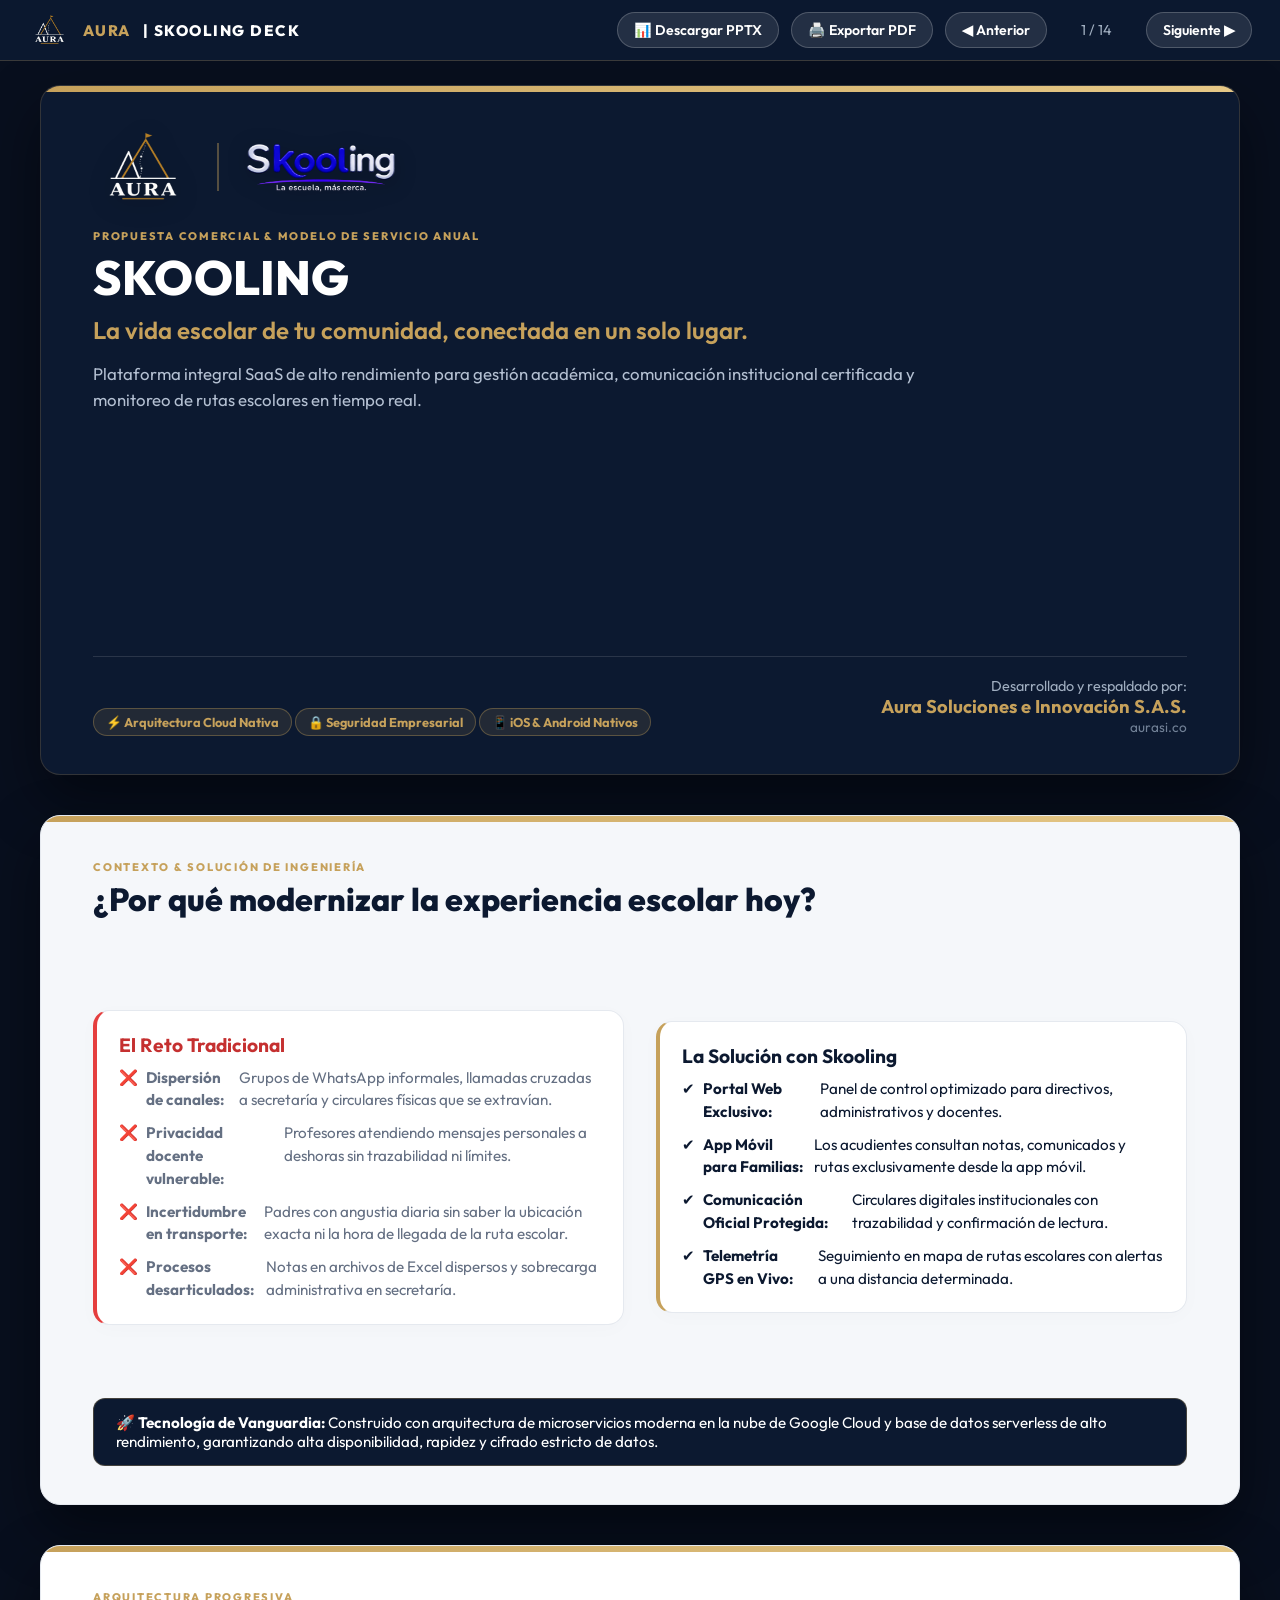
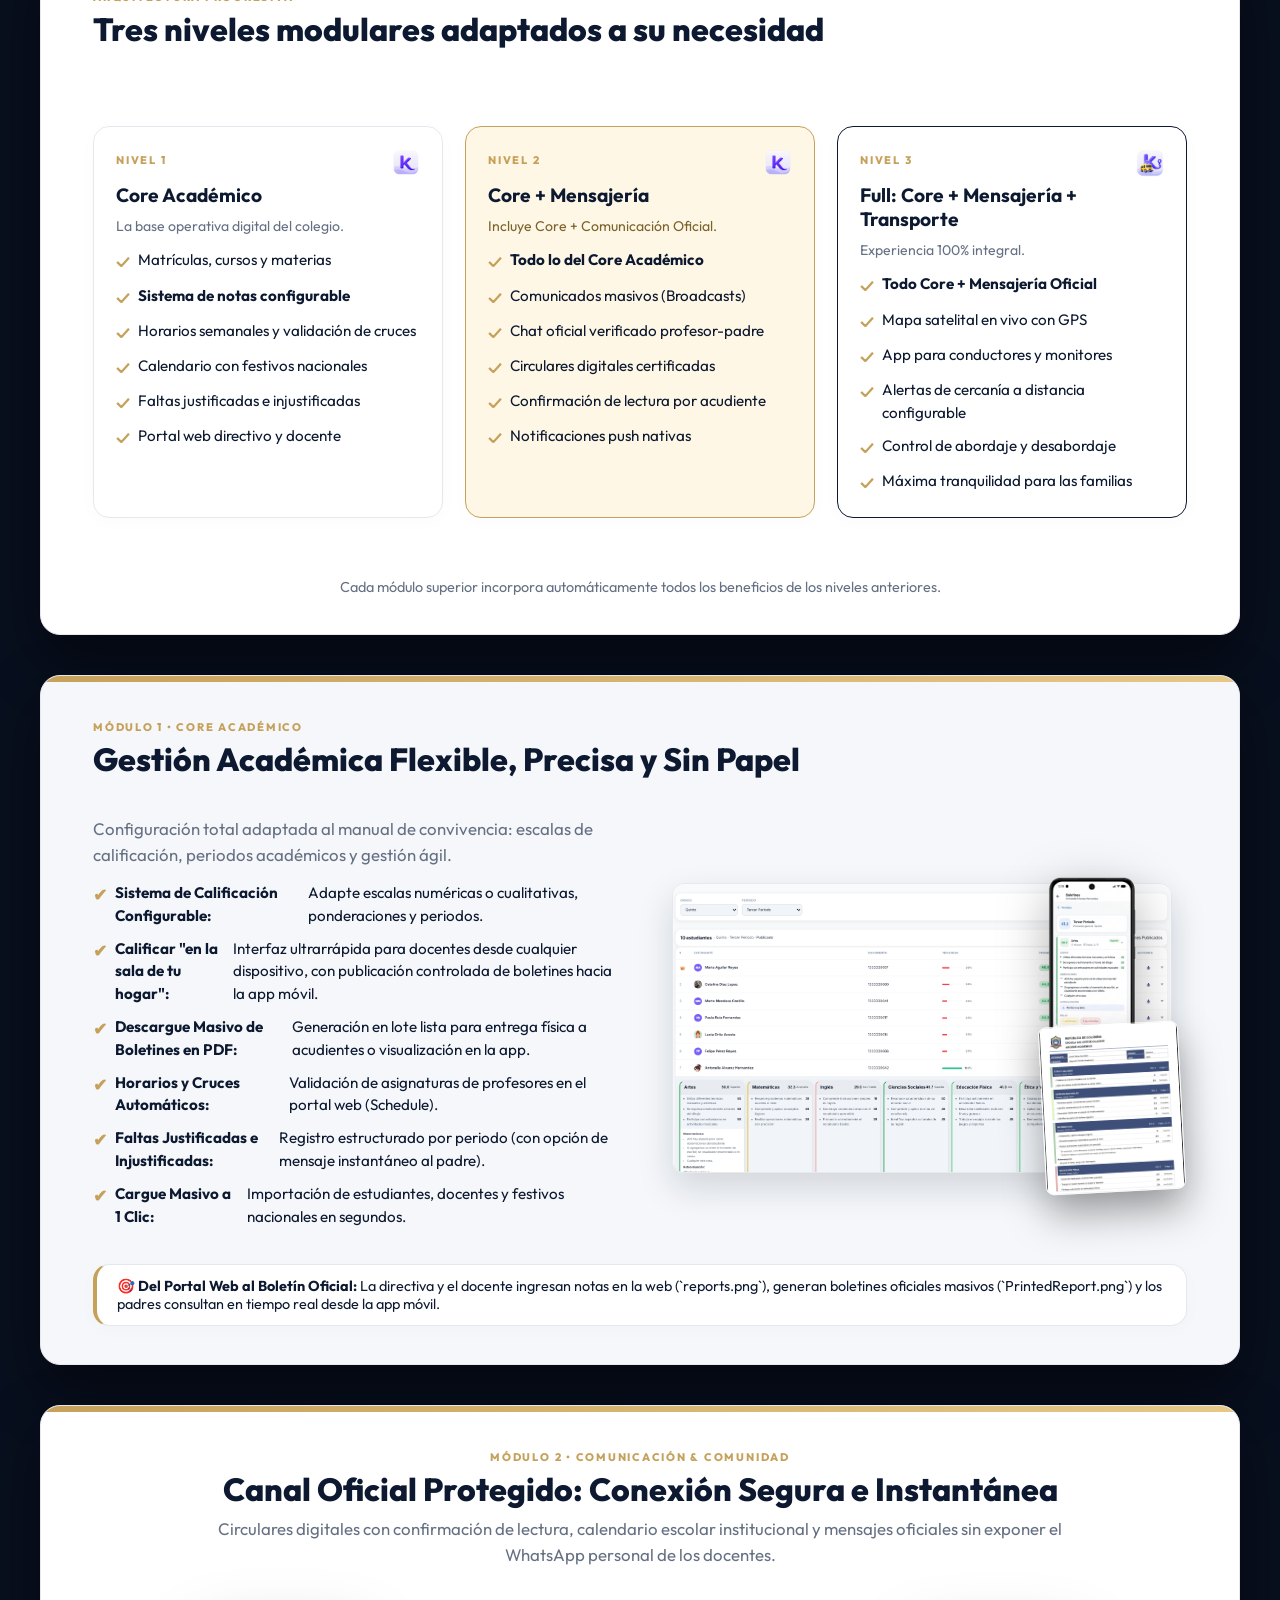
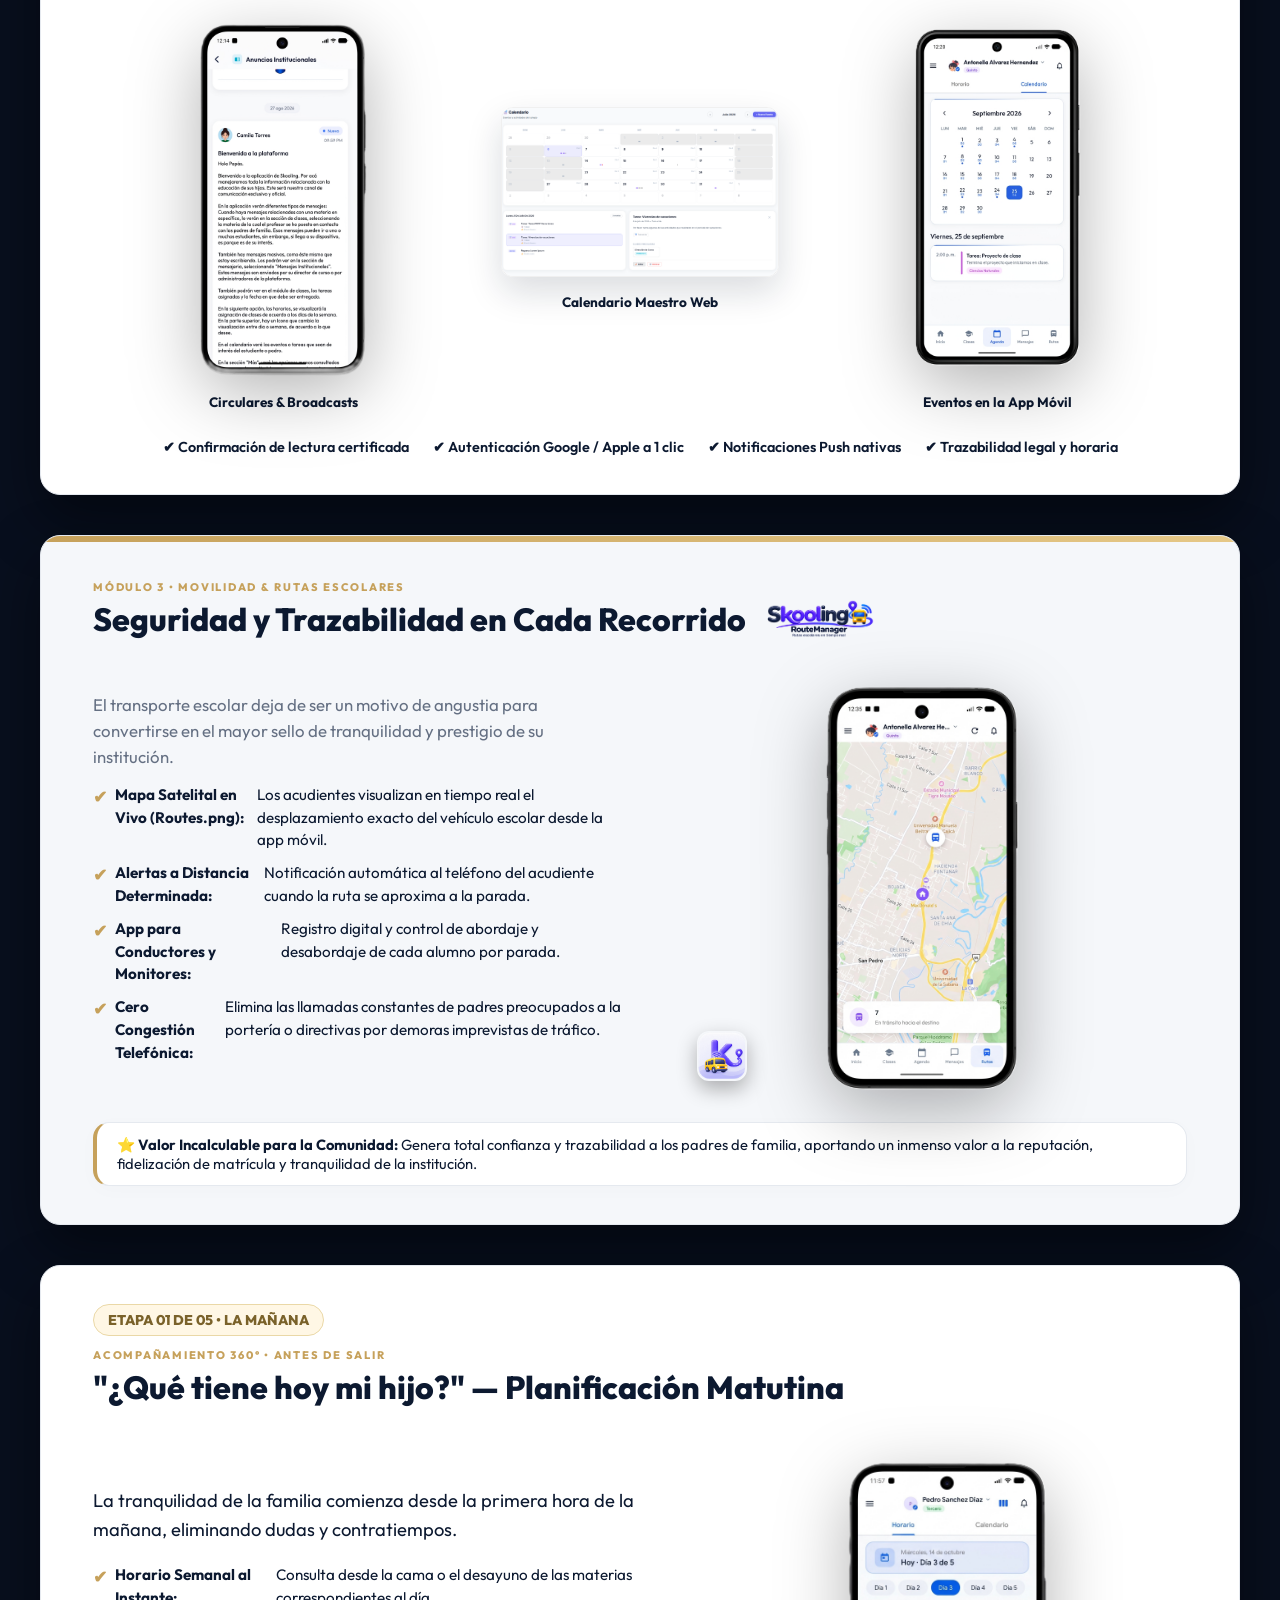
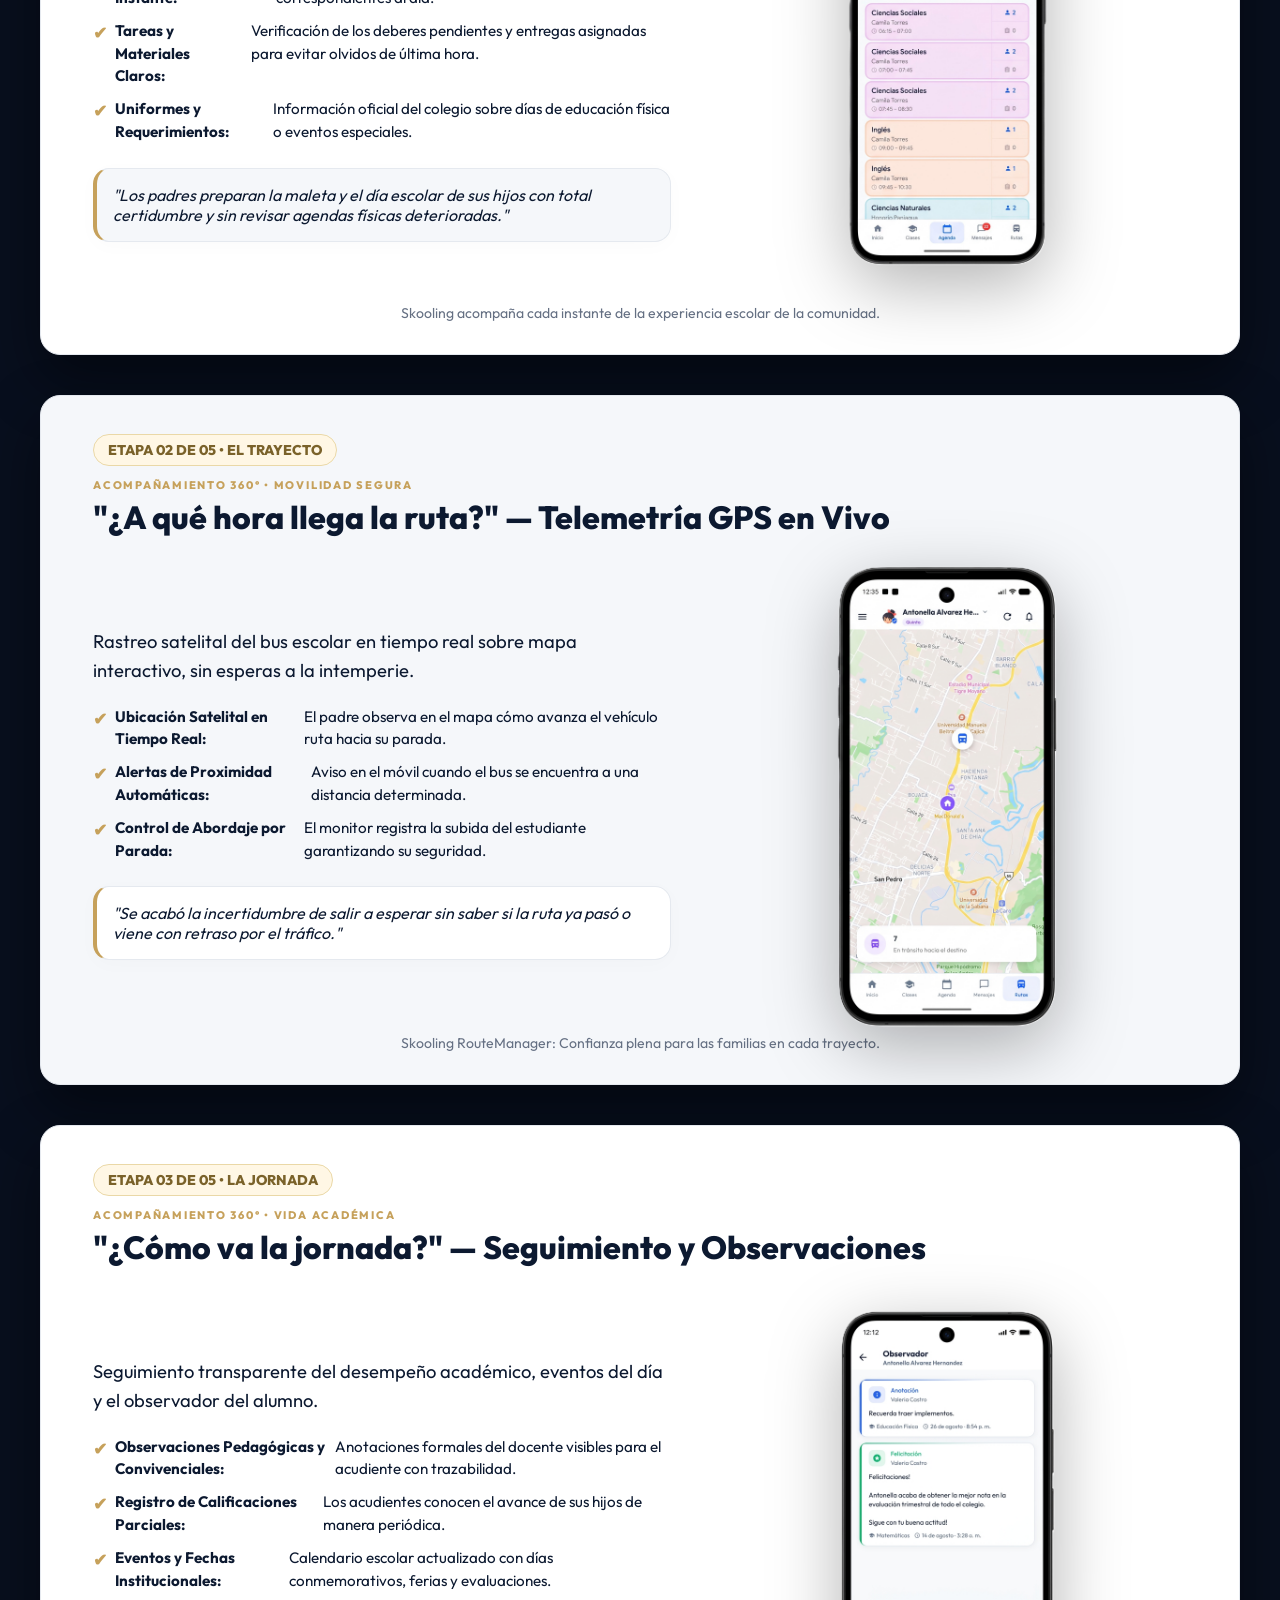
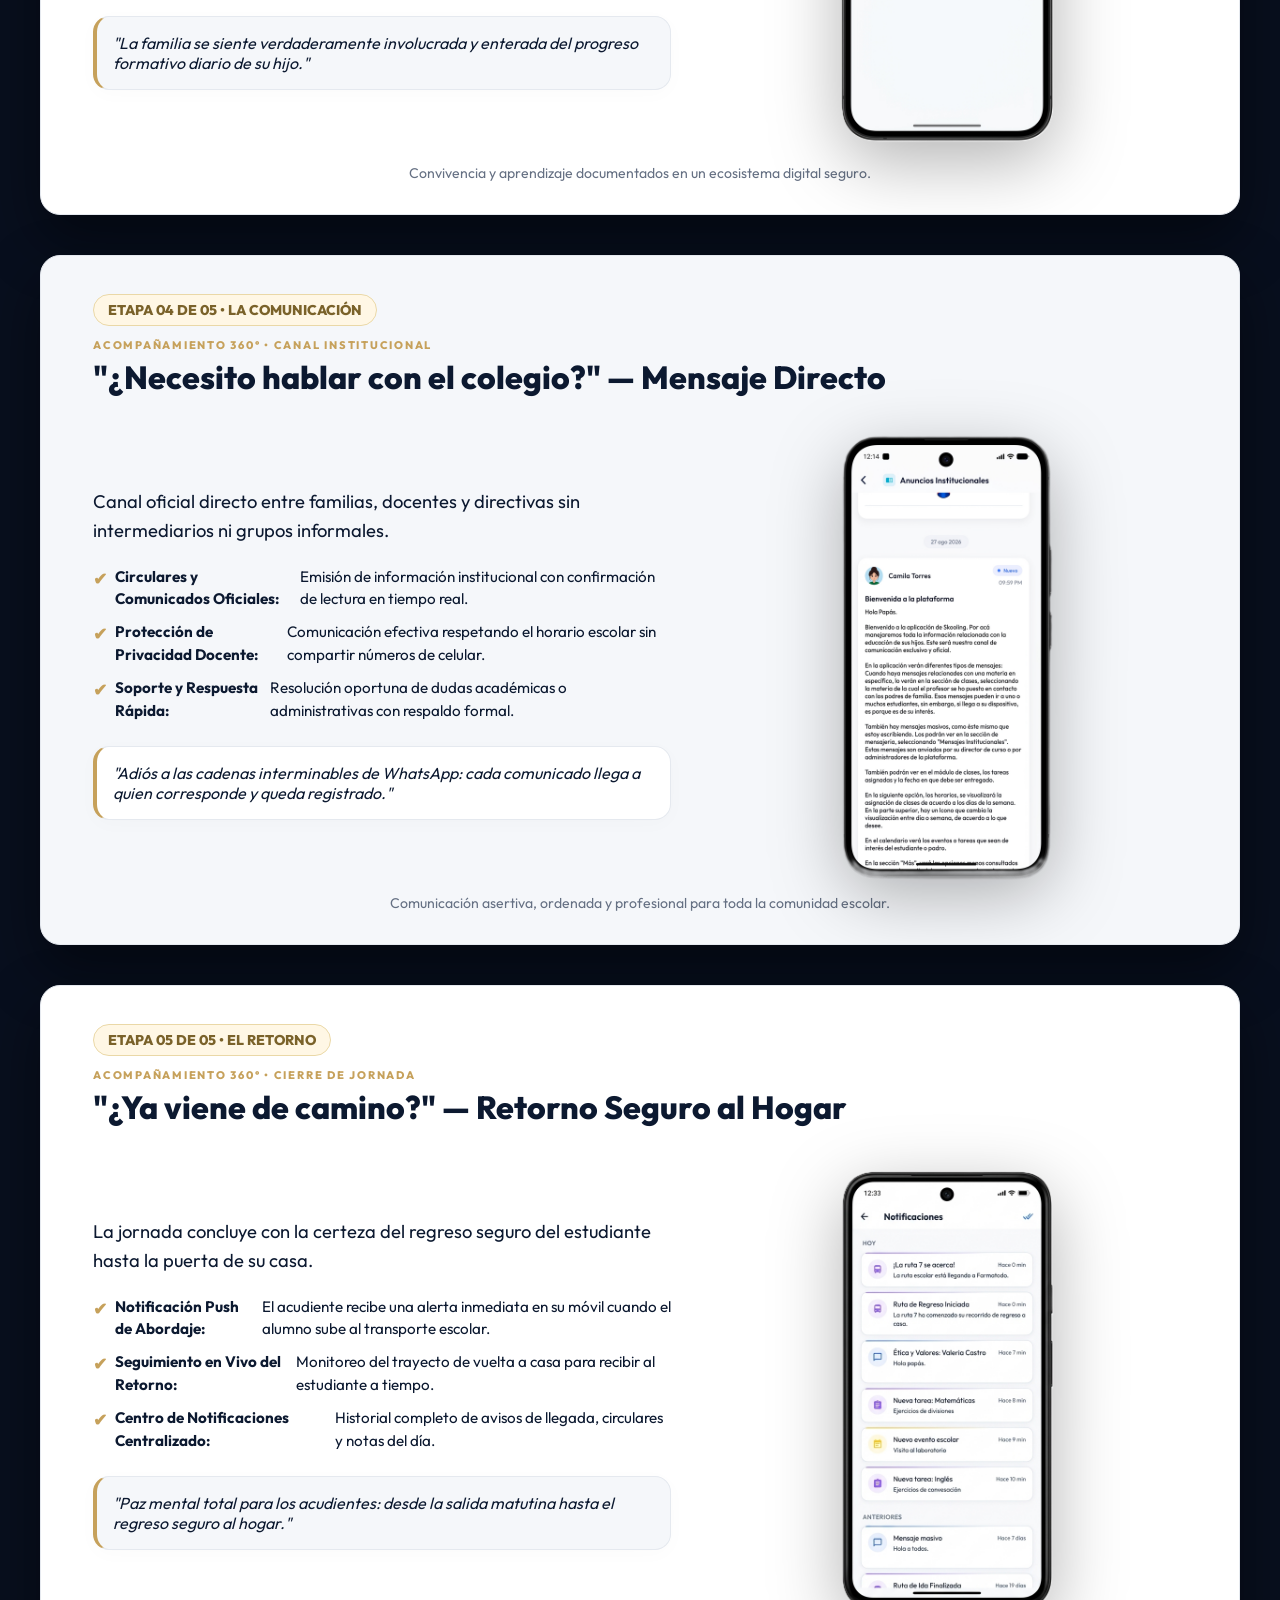
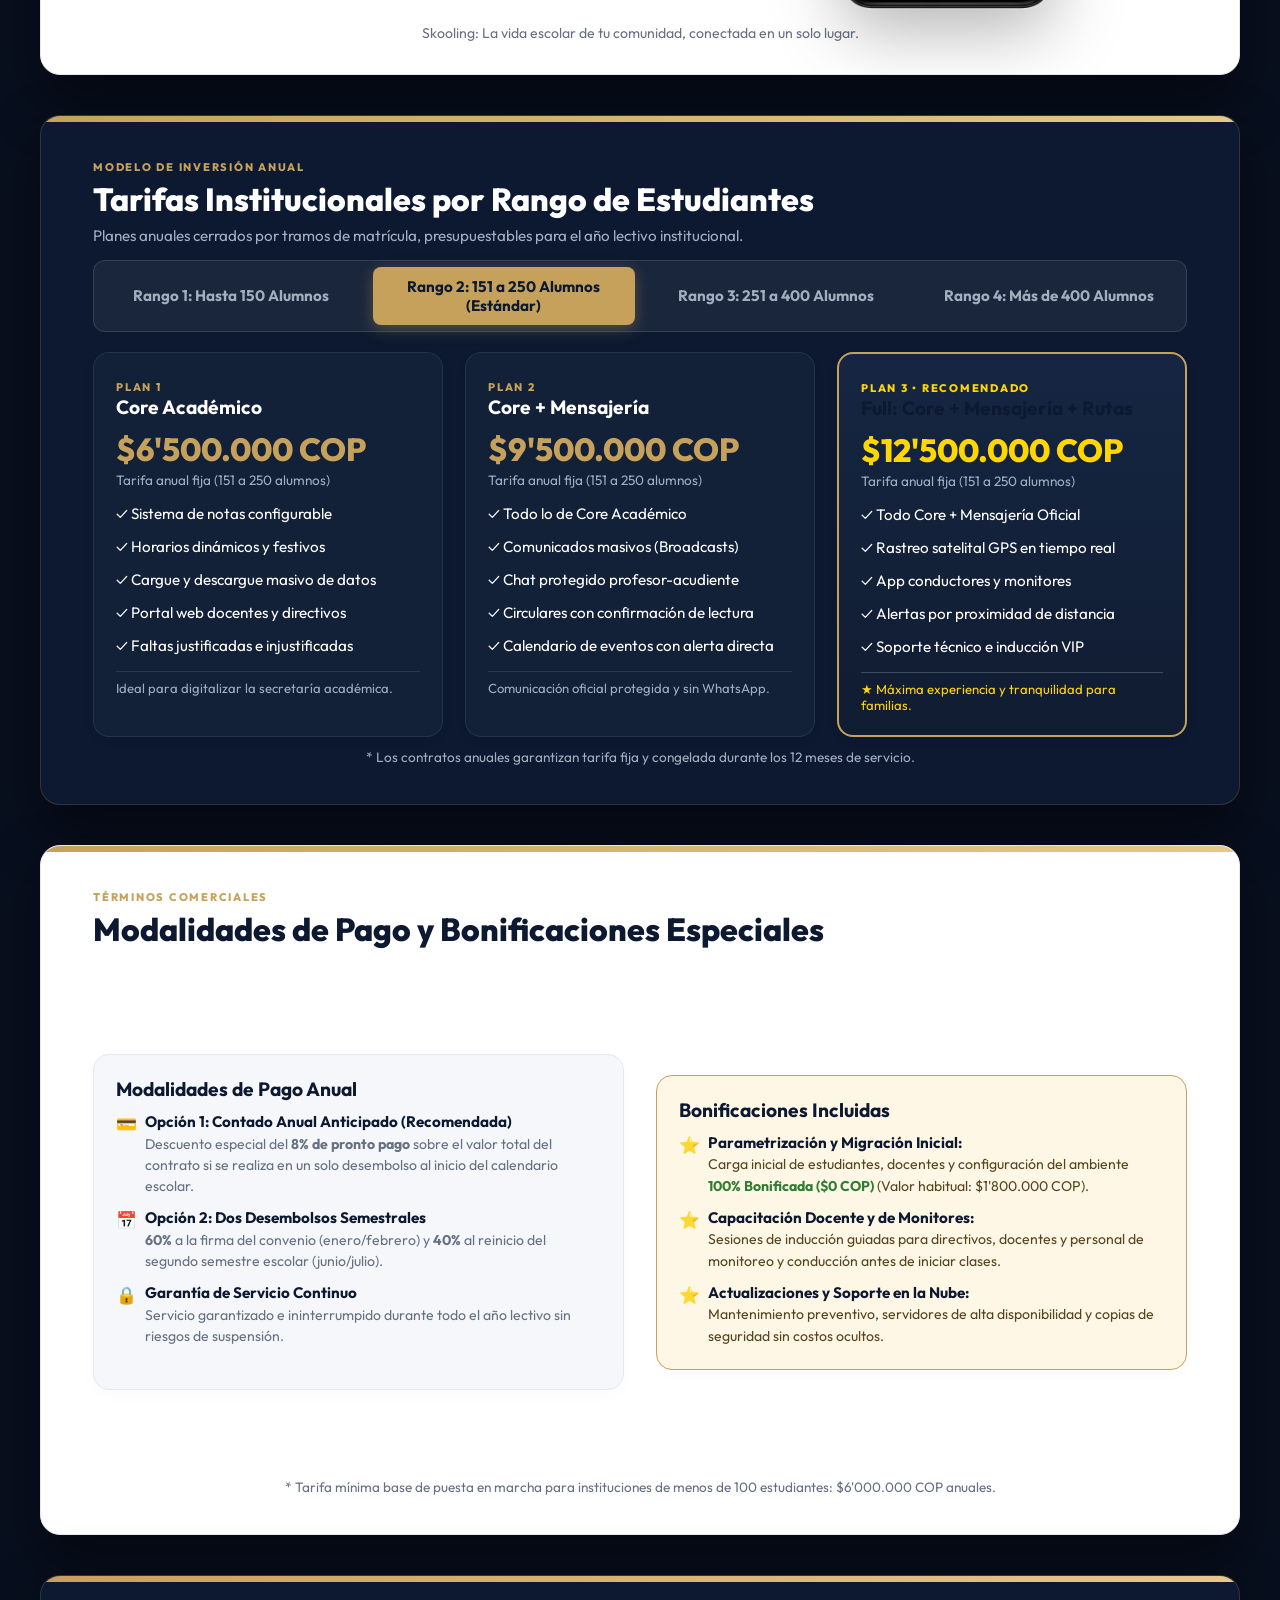
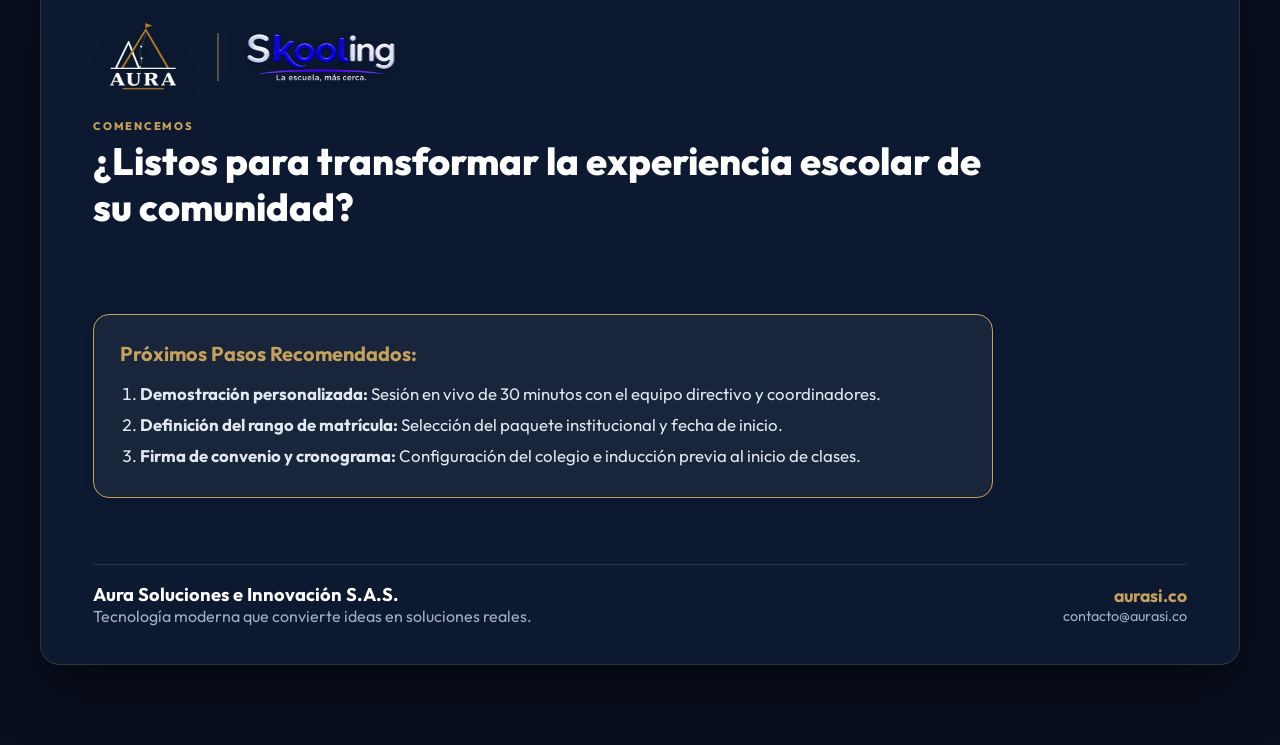
==== propuesta/index.html @ 61b9fcd6 "Agrego propuesta comercial a la web" ====
<!DOCTYPE html>
<html lang="es">
<head>
  <meta charset="UTF-8">
  <meta name="viewport" content="width=device-width, initial-scale=1.0">
  <meta name="robots" content="noindex, nofollow, noarchive">
  <title>Propuesta Comercial Skooling | Aura Soluciones e Innovación</title>
  <link rel="preconnect" href="https://fonts.googleapis.com">
  <link rel="preconnect" href="https://fonts.gstatic.com" crossorigin>
  <link href="https://fonts.googleapis.com/css2?family=Outfit:wght@300;400;500;600;700;800&display=swap" rel="stylesheet">
  <style>
    :root {
      --bg-dark: #F5F7FA;
      --bg-white: #FFFFFF;
      --text-main: #0C1930;
      --text-muted: #657083;
      --accent-primary: #C6A15B;
      --accent-primary-hover: #D4B47B;
      --accent-secondary: #18202D;
      --line: #E5E9EF;
      --gold-light: #FFF7E5;
      --gold-border: #EAD8A7;
    }

    * {
      margin: 0;
      padding: 0;
      box-sizing: border-box;
    }

    body {
      font-family: 'Outfit', sans-serif;
      background-color: #080F1E;
      color: var(--text-main);
      overflow-x: hidden;
      display: flex;
      flex-direction: column;
      align-items: center;
      min-height: 100vh;
    }

    /* TOP BAR CONTROLS */
    .top-controls {
      position: sticky;
      top: 0;
      width: 100%;
      background: rgba(12, 25, 48, 0.96);
      backdrop-filter: blur(14px);
      padding: 12px 28px;
      display: flex;
      justify-content: space-between;
      align-items: center;
      z-index: 1000;
      border-bottom: 1px solid rgba(198, 161, 91, 0.25);
      color: white;
    }

    .brand-top {
      display: flex;
      align-items: center;
      gap: 12px;
      font-weight: 800;
      letter-spacing: 1.5px;
      color: white;
      font-size: 0.95rem;
    }

    .brand-top img {
      height: 32px;
      width: auto;
      object-fit: contain;
    }

    .brand-top span {
      color: var(--accent-primary);
    }

    .nav-buttons {
      display: flex;
      align-items: center;
      gap: 12px;
    }

    .btn-ctrl {
      background: rgba(255, 255, 255, 0.1);
      border: 1px solid rgba(255, 255, 255, 0.2);
      color: white;
      padding: 8px 16px;
      border-radius: 999px;
      cursor: pointer;
      font-family: inherit;
      font-weight: 600;
      font-size: 0.88rem;
      transition: all 0.2s ease;
      display: inline-flex;
      align-items: center;
      gap: 6px;
    }

    .btn-ctrl:hover {
      background: var(--accent-primary);
      color: var(--text-main);
      border-color: var(--accent-primary);
    }

    .slide-counter {
      font-size: 0.9rem;
      color: #A0AEC0;
      min-width: 75px;
      text-align: center;
    }

    /* SLIDE CONTAINER (16:9) */
    .deck-container {
      width: 100%;
      max-width: 1240px;
      padding: 24px 20px 80px;
      display: flex;
      flex-direction: column;
      gap: 40px;
    }

    .slide {
      background: var(--bg-white);
      border-radius: 20px;
      box-shadow: 0 25px 60px rgba(0, 0, 0, 0.45);
      min-height: 690px;
      aspect-ratio: 16 / 9;
      position: relative;
      overflow: hidden;
      display: flex;
      flex-direction: column;
      border: 1px solid var(--line);
      scroll-margin-top: 75px;
    }

    .slide.dark {
      background: var(--text-main);
      color: white;
      border-color: rgba(198, 161, 91, 0.2);
    }

    .slide.alt {
      background: var(--bg-dark);
    }

    .slide-accent-bar {
      height: 6px;
      width: 100%;
      background: linear-gradient(90deg, var(--accent-primary), #E6C887);
    }

    .slide-content {
      padding: 38px 52px;
      flex: 1;
      display: flex;
      flex-direction: column;
      justify-content: space-between;
    }

    .eyebrow {
      text-transform: uppercase;
      letter-spacing: 0.16em;
      font-size: 11px;
      color: var(--accent-primary);
      font-weight: 800;
      margin-bottom: 6px;
    }

    .slide-title {
      font-size: 32px;
      font-weight: 800;
      line-height: 1.2;
      color: var(--text-main);
      margin-bottom: 18px;
    }

    .slide.dark .slide-title {
      color: white;
    }

    .lead-text {
      font-size: 1.05rem;
      color: var(--text-muted);
      line-height: 1.55;
    }

    .slide.dark .lead-text {
      color: #B4C0D2;
    }

    /* GRID & CARDS */
    .grid-2 {
      display: grid;
      grid-template-columns: 1fr 1fr;
      gap: 32px;
      align-items: center;
    }

    .grid-2-journey {
      display: grid;
      grid-template-columns: 1.15fr 0.85fr;
      gap: 36px;
      align-items: center;
    }

    .grid-3 {
      display: grid;
      grid-template-columns: repeat(3, 1fr);
      gap: 22px;
    }

    .card {
      background: white;
      border: 1px solid var(--line);
      border-radius: 16px;
      padding: 22px;
      box-shadow: 0 4px 20px rgba(0, 0, 0, 0.02);
    }

    .card.dark {
      background: #122038;
      border-color: rgba(255, 255, 255, 0.08);
      color: white;
    }

    .card.highlight {
      border: 2px solid var(--accent-primary);
      background: linear-gradient(180deg, #162642 0%, #101C31 100%);
    }

    .card-title {
      font-size: 1.2rem;
      font-weight: 700;
      color: var(--text-main);
      margin-bottom: 10px;
    }

    .card.dark .card-title {
      color: white;
    }

    /* IMAGES & SHOWCASES */
    .brand-logo-hero {
      max-height: 75px;
      width: auto;
      object-fit: contain;
      filter: drop-shadow(0 4px 12px rgba(0,0,0,0.3));
    }

    .brand-skooling-hero {
      max-height: 52px;
      width: auto;
      object-fit: contain;
      filter: drop-shadow(0 4px 10px rgba(0,0,0,0.25));
    }

    .mockup-web {
      width: 100%;
      height: auto;
      border-radius: 12px;
      box-shadow: 0 15px 35px rgba(12, 25, 48, 0.15);
      border: 1px solid rgba(0, 0, 0, 0.06);
      object-fit: cover;
    }

    .phone-mockup-large {
      height: 460px;
      width: auto;
      object-fit: contain;
      filter: drop-shadow(0 20px 35px rgba(0,0,0,0.3));
      transition: transform 0.3s ease;
      display: block;
      margin: 0 auto;
    }

    .phone-mockup-large:hover {
      transform: translateY(-8px) scale(1.03);
    }

    .phone-centered-container {
      display: flex;
      justify-content: center;
      align-items: center;
      gap: 28px;
      margin: 10px 0;
    }

    .floating-report {
      width: 140px;
      height: auto;
      border-radius: 8px;
      box-shadow: 0 20px 40px rgba(0,0,0,0.35);
      border: 1px solid rgba(255,255,255,0.8);
      position: absolute;
      bottom: -15px;
      right: -10px;
      z-index: 5;
      transform: rotate(-3deg);
      transition: transform 0.3s ease;
    }

    .floating-report:hover {
      transform: rotate(0deg) scale(1.08);
    }

    /* BADGES */
    .tech-pill {
      display: inline-flex;
      align-items: center;
      gap: 6px;
      background: rgba(198, 161, 91, 0.12);
      border: 1px solid rgba(198, 161, 91, 0.35);
      color: var(--accent-primary);
      padding: 5px 12px;
      border-radius: 999px;
      font-size: 0.8rem;
      font-weight: 700;
    }

    .step-pill {
      display: inline-flex;
      align-items: center;
      gap: 8px;
      background: var(--gold-light);
      border: 1px solid var(--gold-border);
      color: #7A622A;
      padding: 6px 14px;
      border-radius: 999px;
      font-size: 0.88rem;
      font-weight: 800;
      margin-bottom: 12px;
    }

    /* LISTS */
    .feature-list {
      list-style: none;
      display: flex;
      flex-direction: column;
      gap: 10px;
    }

    .feature-list li {
      display: flex;
      align-items: flex-start;
      gap: 8px;
      font-size: 0.95rem;
      line-height: 1.5;
    }

    .check-icon {
      color: var(--accent-primary);
      font-weight: bold;
      font-size: 1.05rem;
    }

    /* RANGOS INTERACTIVOS (TAB SELECTOR) */
    .range-selector-bar {
      display: flex;
      gap: 10px;
      background: rgba(255, 255, 255, 0.06);
      padding: 6px;
      border-radius: 12px;
      margin-bottom: 20px;
      border: 1px solid rgba(255, 255, 255, 0.12);
    }

    .range-btn {
      flex: 1;
      padding: 10px 14px;
      border-radius: 8px;
      border: none;
      background: transparent;
      color: #A0AEC0;
      font-family: inherit;
      font-size: 0.95rem;
      font-weight: 700;
      cursor: pointer;
      transition: all 0.25s ease;
      text-align: center;
    }

    .range-btn.active {
      background: var(--accent-primary);
      color: var(--text-main);
      box-shadow: 0 4px 15px rgba(198, 161, 91, 0.35);
    }

    .price-main {
      font-size: 2rem;
      font-weight: 800;
      color: var(--accent-primary);
      margin: 8px 0 2px;
    }

    .price-sub {
      font-size: 0.85rem;
      color: #A0AEC0;
      margin-bottom: 14px;
    }

    /* PRINT COMPATIBILITY */
    @media print {
      body {
        background: white;
      }
      .top-controls {
        display: none !important;
      }
      .deck-container {
        padding: 0;
        gap: 0;
      }
      .slide {
        page-break-after: always;
        break-after: page;
        box-shadow: none;
        border-radius: 0;
        border: none;
        margin: 0;
        height: 100vh;
        aspect-ratio: auto;
      }
    }
  </style>
</head>
<body>

  <!-- TOP BAR WITH QUICK ACTIONS -->
  <header class="top-controls">
    <div class="brand-top">
      <img src="presentation_assets/Mountain_5.png" alt="AURA">
      <span>AURA</span> | SKOOLING DECK
    </div>

    <div class="nav-buttons">
      <a href="Propuesta_Comercial_Skooling_Aura.pptx" download class="btn-ctrl" style="text-decoration: none; display: inline-flex; align-items: center; gap: 4px;">📊 Descargar PPTX</a>
      <button class="btn-ctrl" onclick="window.print()">🖨️ Exportar PDF</button>
      <button class="btn-ctrl" onclick="prevSlide()">◀ Anterior</button>
      <span class="slide-counter" id="counterText">1 / 14</span>
      <button class="btn-ctrl" onclick="nextSlide()">Siguiente ▶</button>
    </div>
  </header>

  <div class="deck-container">

    <!-- ===================================================================== -->
    <!-- SLIDE 1: PORTADA EJECUTIVA -->
    <!-- ===================================================================== -->
    <section class="slide dark" id="slide-1">
      <div class="slide-accent-bar"></div>
      <div class="slide-content">
        <div>
          <!-- BRAND LOGOS (MOUNTAIN 5 + SKOOLING BRAND) -->
          <div style="display: flex; align-items: center; gap: 24px; margin-bottom: 24px;">
            <img src="presentation_assets/Mountain_5.png" alt="Aura Logo" class="brand-logo-hero">
            <div style="width: 2px; height: 48px; background: rgba(198, 161, 91, 0.4);"></div>
            <img src="presentation_assets/logo-full-dark.png" alt="Skooling" class="brand-skooling-hero">
          </div>
          
          <div class="eyebrow">PROPUESTA COMERCIAL & MODELO DE SERVICIO ANUAL</div>
          <h1 class="slide-title" style="font-size: 48px; margin-bottom: 8px;">SKOOLING</h1>
          <p style="font-size: 24px; color: var(--accent-primary); font-weight: 600; margin-bottom: 16px;">
            La vida escolar de tu comunidad, conectada en un solo lugar.
          </p>
          <p class="lead-text" style="max-width: 840px;">
            Plataforma integral SaaS de alto rendimiento para gestión académica, comunicación institucional certificada y monitoreo de rutas escolares en tiempo real.
          </p>
        </div>

        <div style="display: flex; justify-content: space-between; align-items: flex-end; border-top: 1px solid rgba(255,255,255,0.12); padding-top: 20px;">
          <div>
            <span class="tech-pill">⚡ Arquitectura Cloud Nativa</span>
            <span class="tech-pill">🔒 Seguridad Empresarial</span>
            <span class="tech-pill">📱 iOS & Android Nativos</span>
          </div>
          <div style="text-align: right;">
            <p style="color: #A0AEC0; font-size: 0.9rem;">Desarrollado y respaldado por:</p>
            <strong style="color: var(--accent-primary); font-size: 1.15rem;">Aura Soluciones e Innovación S.A.S.</strong>
            <p style="color: #718096; font-size: 0.85rem;">aurasi.co</p>
          </div>
        </div>
      </div>
    </section>

    <!-- ===================================================================== -->
    <!-- SLIDE 2: CONTEXTO, DOLOR Y TECNOLOGÍA MODERNA -->
    <!-- ===================================================================== -->
    <section class="slide alt" id="slide-2">
      <div class="slide-accent-bar"></div>
      <div class="slide-content">
        <div>
          <div class="eyebrow">Contexto & Solución de Ingeniería</div>
          <h2 class="slide-title">¿Por qué modernizar la experiencia escolar hoy?</h2>
        </div>

        <div class="grid-2">
          <div class="card" style="border-left: 4px solid #E53E3E;">
            <h3 class="card-title" style="color: #C53030;">El Reto Tradicional</h3>
            <ul class="feature-list" style="color: var(--text-muted);">
              <li>❌ <strong>Dispersión de canales:</strong> Grupos de WhatsApp informales, llamadas cruzadas a secretaría y circulares físicas que se extravían.</li>
              <li>❌ <strong>Privacidad docente vulnerable:</strong> Profesores atendiendo mensajes personales a deshoras sin trazabilidad ni límites.</li>
              <li>❌ <strong>Incertidumbre en transporte:</strong> Padres con angustia diaria sin saber la ubicación exacta ni la hora de llegada de la ruta escolar.</li>
              <li>❌ <strong>Procesos desarticulados:</strong> Notas en archivos de Excel dispersos y sobrecarga administrativa en secretaría.</li>
            </ul>
          </div>

          <div class="card" style="border-left: 4px solid var(--accent-primary);">
            <h3 class="card-title" style="color: var(--text-main);">La Solución con Skooling</h3>
            <ul class="feature-list" style="color: var(--text-main);">
              <li>✔ <strong>Portal Web Exclusivo:</strong> Panel de control optimizado para directivos, administrativos y docentes.</li>
              <li>✔ <strong>App Móvil para Familias:</strong> Los acudientes consultan notas, comunicados y rutas exclusivamente desde la app móvil.</li>
              <li>✔ <strong>Comunicación Oficial Protegida:</strong> Circulares digitales institucionales con trazabilidad y confirmación de lectura.</li>
              <li>✔ <strong>Telemetría GPS en Vivo:</strong> Seguimiento en mapa de rutas escolares con alertas a una distancia determinada.</li>
            </ul>
          </div>
        </div>

        <div style="background: var(--text-main); color: white; padding: 14px 22px; border-radius: 12px; font-size: 0.95rem; display: flex; align-items: center; justify-content: space-between; border: 1px solid rgba(198, 161, 91, 0.3);">
          <div>
            🚀 <strong>Tecnología de Vanguardia:</strong> Construido con arquitectura de microservicios moderna en la nube de Google Cloud y base de datos serverless de alto rendimiento, garantizando alta disponibilidad, rapidez y cifrado estricto de datos.
          </div>
        </div>
      </div>
    </section>

    <!-- ===================================================================== -->
    <!-- SLIDE 3: ARQUITECTURA MODULAR CON LOGOS DE PRODUCTO -->
    <!-- ===================================================================== -->
    <section class="slide" id="slide-3">
      <div class="slide-accent-bar"></div>
      <div class="slide-content">
        <div>
          <div class="eyebrow">Arquitectura Progresiva</div>
          <h2 class="slide-title">Tres niveles modulares adaptados a su necesidad</h2>
        </div>

        <div class="grid-3">
          <!-- Módulo 1 -->
          <div class="card">
            <div style="display: flex; justify-content: space-between; align-items: center; margin-bottom: 6px;">
              <span class="eyebrow">Nivel 1</span>
              <img src="presentation_assets/logo-icon.png" alt="Skooling Icon" style="height: 28px; width: auto;">
            </div>
            <h3 class="card-title">Core Académico</h3>
            <p style="color: var(--text-muted); font-size: 0.88rem; margin-bottom: 14px;">La base operativa digital del colegio.</p>
            <ul class="feature-list">
              <li><span class="check-icon">✓</span> Matrículas, cursos y materias</li>
              <li><span class="check-icon">✓</span> <strong>Sistema de notas configurable</strong></li>
              <li><span class="check-icon">✓</span> Horarios semanales y validación de cruces</li>
              <li><span class="check-icon">✓</span> Calendario con festivos nacionales</li>
              <li><span class="check-icon">✓</span> Faltas justificadas e injustificadas</li>
              <li><span class="check-icon">✓</span> Portal web directivo y docente</li>
            </ul>
          </div>

          <!-- Módulo 2 -->
          <div class="card" style="background: var(--gold-light); border-color: var(--accent-primary);">
            <div style="display: flex; justify-content: space-between; align-items: center; margin-bottom: 6px;">
              <span class="eyebrow">Nivel 2</span>
              <img src="presentation_assets/logo-icon.png" alt="Skooling Icon" style="height: 28px; width: auto;">
            </div>
            <h3 class="card-title">Core + Mensajería</h3>
            <p style="color: #7A622A; font-size: 0.88rem; margin-bottom: 14px;">Incluye Core + Comunicación Oficial.</p>
            <ul class="feature-list">
              <li><span class="check-icon">✓</span> <strong>Todo lo del Core Académico</strong></li>
              <li><span class="check-icon">✓</span> Comunicados masivos (Broadcasts)</li>
              <li><span class="check-icon">✓</span> Chat oficial verificado profesor-padre</li>
              <li><span class="check-icon">✓</span> Circulares digitales certificadas</li>
              <li><span class="check-icon">✓</span> Confirmación de lectura por acudiente</li>
              <li><span class="check-icon">✓</span> Notificaciones push nativas</li>
            </ul>
          </div>

          <!-- Módulo 3 -->
          <div class="card" style="border-color: var(--text-main);">
            <div style="display: flex; justify-content: space-between; align-items: center; margin-bottom: 6px;">
              <span class="eyebrow">Nivel 3</span>
              <img src="presentation_assets/route_icon.png" alt="Route Icon" style="height: 28px; width: auto;">
            </div>
            <h3 class="card-title">Full: Core + Mensajería + Transporte</h3>
            <p style="color: var(--text-muted); font-size: 0.88rem; margin-bottom: 14px;">Experiencia 100% integral.</p>
            <ul class="feature-list">
              <li><span class="check-icon">✓</span> <strong>Todo Core + Mensajería Oficial</strong></li>
              <li><span class="check-icon">✓</span> Mapa satelital en vivo con GPS</li>
              <li><span class="check-icon">✓</span> App para conductores y monitores</li>
              <li><span class="check-icon">✓</span> Alertas de cercanía a distancia configurable</li>
              <li><span class="check-icon">✓</span> Control de abordaje y desabordaje</li>
              <li><span class="check-icon">✓</span> Máxima tranquilidad para las familias</li>
            </ul>
          </div>
        </div>

        <p style="text-align: center; color: var(--text-muted); font-size: 0.9rem;">
          Cada módulo superior incorpora automáticamente todos los beneficios de los niveles anteriores.
        </p>
      </div>
    </section>

    <!-- ===================================================================== -->
    <!-- SLIDE 4: CORE ACADÉMICO DETAIL -->
    <!-- ===================================================================== -->
    <section class="slide alt" id="slide-4">
      <div class="slide-accent-bar"></div>
      <div class="slide-content">
        <div>
          <div class="eyebrow">Módulo 1 • Core Académico</div>
          <h2 class="slide-title">Gestión Académica Flexible, Precisa y Sin Papel</h2>
        </div>

        <div class="grid-2">
          <div>
            <p class="lead-text" style="margin-bottom: 14px;">
              Configuración total adaptada al manual de convivencia: escalas de calificación, periodos académicos y gestión ágil.
            </p>
            <ul class="feature-list" style="margin-bottom: 16px;">
              <li><span class="check-icon">✔</span> <strong>Sistema de Calificación Configurable:</strong> Adapte escalas numéricas o cualitativas, ponderaciones y periodos.</li>
              <li><span class="check-icon">✔</span> <strong>Calificar "en la sala de tu hogar":</strong> Interfaz ultrarrápida para docentes desde cualquier dispositivo, con publicación controlada de boletines hacia la app móvil.</li>
              <li><span class="check-icon">✔</span> <strong>Descargue Masivo de Boletines en PDF:</strong> Generación en lote lista para entrega física a acudientes o visualización en la app.</li>
              <li><span class="check-icon">✔</span> <strong>Horarios y Cruces Automáticos:</strong> Validación de asignaturas de profesores en el portal web (Schedule).</li>
              <li><span class="check-icon">✔</span> <strong>Faltas Justificadas e Injustificadas:</strong> Registro estructurado por periodo (con opción de mensaje instantáneo al padre).</li>
              <li><span class="check-icon">✔</span> <strong>Cargue Masivo a 1 Clic:</strong> Importación de estudiantes, docentes y festivos nacionales en segundos.</li>
            </ul>
          </div>

          <!-- VISUAL SHOWCASE: REPORTS WEB + PRINTED REPORT PDF + MOBILE REPORT -->
          <div style="position: relative; display: flex; justify-content: center; align-items: center;">
            <div style="position: relative; width: 100%; max-width: 500px;">
              <img src="presentation_assets/reports.png" alt="Reportes Web" class="mockup-web" style="max-height: 290px;">
              <img src="presentation_assets/PrintedReport.png" alt="Boletín PDF Oficial" class="floating-report" title="Boletín de Notas Oficial generado en PDF">
              <img src="presentation_assets/Mobile_Report.png" alt="Mobile Report" style="position: absolute; top: -20px; right: -25px; height: 210px; width: auto; filter: drop-shadow(0 15px 25px rgba(0,0,0,0.3));">
            </div>
          </div>
        </div>

        <div class="card" style="padding: 12px 20px; background: white; font-size: 0.9rem; border-left: 4px solid var(--accent-primary);">
          <strong>🎯 Del Portal Web al Boletín Oficial:</strong> La directiva y el docente ingresan notas en la web (`reports.png`), generan boletines oficiales masivos (`PrintedReport.png`) y los padres consultan en tiempo real desde la app móvil.
        </div>
      </div>
    </section>

    <!-- ===================================================================== -->
    <!-- SLIDE 5: COMUNICACIÓN Y MENSAJERÍA (IMÁGENES AGRANDADAS Y CENTRADAS) -->
    <!-- ===================================================================== -->
    <section class="slide" id="slide-5">
      <div class="slide-accent-bar"></div>
      <div class="slide-content">
        <div style="text-align: center;">
          <div class="eyebrow">Módulo 2 • Comunicación & Comunidad</div>
          <h2 class="slide-title" style="margin-bottom: 8px;">Canal Oficial Protegido: Conexión Segura e Instantánea</h2>
          <p class="lead-text" style="max-width: 850px; margin: 0 auto 12px;">
            Circulares digitales con confirmación de lectura, calendario escolar institucional y mensajes oficiales sin exponer el WhatsApp personal de los docentes.
          </p>
        </div>

        <!-- IMÁGENES GRANDES Y CENTRADAS -->
        <div class="phone-centered-container">
          <div style="text-align: center;">
            <img src="presentation_assets/Broadcast_mobile.png" alt="Circular Oficial Móvil" class="phone-mockup-large" style="height: 380px;" title="Circular Oficial con Confirmación de Lectura">
            <span style="display: block; font-size: 0.85rem; font-weight: 700; color: var(--text-main); margin-top: 6px;">Circulares & Broadcasts</span>
          </div>

          <div style="text-align: center;">
            <img src="presentation_assets/calendar.png" alt="Calendario Web" class="mockup-web" style="max-width: 380px; max-height: 240px; margin-bottom: 12px;" title="Calendario Escolar en la Web">
            <span style="display: block; font-size: 0.85rem; font-weight: 700; color: var(--text-main);">Calendario Maestro Web</span>
          </div>

          <div style="text-align: center;">
            <img src="presentation_assets/Calendar_Mobile.png" alt="Calendario Móvil" class="phone-mockup-large" style="height: 380px;" title="Calendario en la App Móvil de la Familia">
            <span style="display: block; font-size: 0.85rem; font-weight: 700; color: var(--text-main); margin-top: 6px;">Eventos en la App Móvil</span>
          </div>
        </div>

        <div style="display: flex; justify-content: center; gap: 24px; font-size: 0.9rem; color: var(--text-main); font-weight: 600;">
          <span>✔ Confirmación de lectura certificada</span>
          <span>✔ Autenticación Google / Apple a 1 clic</span>
          <span>✔ Notificaciones Push nativas</span>
          <span>✔ Trazabilidad legal y horaria</span>
        </div>
      </div>
    </section>

    <!-- ===================================================================== -->
    <!-- SLIDE 6: MOVILIDAD Y RUTAS ESCOLARES -->
    <!-- ===================================================================== -->
    <section class="slide alt" id="slide-6">
      <div class="slide-accent-bar"></div>
      <div class="slide-content">
        <div>
          <div class="eyebrow">Módulo 3 • Movilidad & Rutas Escolares</div>
          <div style="display: flex; align-items: center; gap: 16px; margin-bottom: 12px;">
            <h2 class="slide-title" style="margin-bottom: 0;">Seguridad y Trazabilidad en Cada Recorrido</h2>
            <img src="presentation_assets/logo-full-Route.png" alt="Skooling RouteManager" style="height: 38px; width: auto; object-fit: contain;">
          </div>
        </div>

        <div class="grid-2">
          <div>
            <p class="lead-text" style="margin-bottom: 14px;">
              El transporte escolar deja de ser un motivo de angustia para convertirse en el mayor sello de tranquilidad y prestigio de su institución.
            </p>
            <ul class="feature-list" style="margin-bottom: 16px;">
              <li><span class="check-icon">✔</span> <strong>Mapa Satelital en Vivo (Routes.png):</strong> Los acudientes visualizan en tiempo real el desplazamiento exacto del vehículo escolar desde la app móvil.</li>
              <li><span class="check-icon">✔</span> <strong>Alertas a Distancia Determinada:</strong> Notificación automática al teléfono del acudiente cuando la ruta se aproxima a la parada.</li>
              <li><span class="check-icon">✔</span> <strong>App para Conductores y Monitores:</strong> Registro digital y control de abordaje y desabordaje de cada alumno por parada.</li>
              <li><span class="check-icon">✔</span> <strong>Cero Congestión Telefónica:</strong> Elimina las llamadas constantes de padres preocupados a la portería o directivas por demoras imprevistas de tráfico.</li>
            </ul>
          </div>

          <!-- Phone Mockup with REAL Live Map (Routes.png) -->
          <div style="display: flex; justify-content: center; align-items: center;">
            <div style="position: relative;">
              <img src="presentation_assets/Routes.png" alt="Rutas en Vivo" class="phone-mockup-large" style="height: 420px;" title="Seguimiento GPS satelital en vivo con paradas y telemetría">
              <img src="presentation_assets/route_icon.png" alt="Route App Icon" style="position: absolute; bottom: 15px; left: -15px; height: 50px; width: auto; border-radius: 12px; box-shadow: 0 8px 20px rgba(0,0,0,0.3);">
            </div>
          </div>
        </div>

        <div class="card" style="padding: 12px 20px; background: white; font-size: 0.92rem; border-left: 4px solid var(--accent-primary);">
          <strong>⭐ Valor Incalculable para la Comunidad:</strong> Genera total confianza y trazabilidad a los padres de familia, aportando un inmenso valor a la reputación, fidelización de matrícula y tranquilidad de la institución.
        </div>
      </div>
    </section>

    <!-- ===================================================================== -->
    <!-- SLIDE 7: JOURNEY PASO 1 • ANTES DE LA JORNADA -->
    <!-- ===================================================================== -->
    <section class="slide" id="slide-7">
      <div class="slide-accent-bar"></div>
      <div class="slide-content">
        <div>
          <span class="step-pill">ETAPA 01 DE 05 • LA MAÑANA</span>
          <div class="eyebrow">Acompañamiento 360° • Antes de Salir</div>
          <h2 class="slide-title">"¿Qué tiene hoy mi hijo?" — Planificación Matutina</h2>
        </div>

        <div class="grid-2-journey">
          <div>
            <p class="lead-text" style="font-size: 1.15rem; margin-bottom: 20px; color: var(--text-main);">
              La tranquilidad de la familia comienza desde la primera hora de la mañana, eliminando dudas y contratiempos.
            </p>
            <ul class="feature-list" style="margin-bottom: 24px;">
              <li><span class="check-icon">✔</span> <strong>Horario Semanal al Instante:</strong> Consulta desde la cama o el desayuno de las materias correspondientes al día.</li>
              <li><span class="check-icon">✔</span> <strong>Tareas y Materiales Claros:</strong> Verificación de los deberes pendientes y entregas asignadas para evitar olvidos de última hora.</li>
              <li><span class="check-icon">✔</span> <strong>Uniformes y Requerimientos:</strong> Información oficial del colegio sobre días de educación física o eventos especiales.</li>
            </ul>
            <div class="card" style="background: var(--bg-dark); border-left: 4px solid var(--accent-primary); padding: 16px;">
              <em style="color: var(--text-main);">"Los padres preparan la maleta y el día escolar de sus hijos con total certidumbre y sin revisar agendas físicas deterioradas."</em>
            </div>
          </div>

          <div style="display: flex; justify-content: center;">
            <img src="presentation_assets/Mobile_Schedule.png" alt="Horario Escolar Móvil" class="phone-mockup-large" style="height: 480px;">
          </div>
        </div>

        <div style="font-size: 0.88rem; color: var(--text-muted); text-align: center;">
          Skooling acompaña cada instante de la experiencia escolar de la comunidad.
        </div>
      </div>
    </section>

    <!-- ===================================================================== -->
    <!-- SLIDE 8: JOURNEY PASO 2 • SALIDA Y RUTA ESCOLAR -->
    <!-- ===================================================================== -->
    <section class="slide alt" id="slide-8">
      <div class="slide-accent-bar"></div>
      <div class="slide-content">
        <div>
          <span class="step-pill">ETAPA 02 DE 05 • EL TRAYECTO</span>
          <div class="eyebrow">Acompañamiento 360° • Movilidad Segura</div>
          <h2 class="slide-title">"¿A qué hora llega la ruta?" — Telemetría GPS en Vivo</h2>
        </div>

        <div class="grid-2-journey">
          <div>
            <p class="lead-text" style="font-size: 1.15rem; margin-bottom: 20px; color: var(--text-main);">
              Rastreo satelital del bus escolar en tiempo real sobre mapa interactivo, sin esperas a la intemperie.
            </p>
            <ul class="feature-list" style="margin-bottom: 24px;">
              <li><span class="check-icon">✔</span> <strong>Ubicación Satelital en Tiempo Real:</strong> El padre observa en el mapa cómo avanza el vehículo ruta hacia su parada.</li>
              <li><span class="check-icon">✔</span> <strong>Alertas de Proximidad Automáticas:</strong> Aviso en el móvil cuando el bus se encuentra a una distancia determinada.</li>
              <li><span class="check-icon">✔</span> <strong>Control de Abordaje por Parada:</strong> El monitor registra la subida del estudiante garantizando su seguridad.</li>
            </ul>
            <div class="card" style="background: white; border-left: 4px solid var(--accent-primary); padding: 16px;">
              <em style="color: var(--text-main);">"Se acabó la incertidumbre de salir a esperar sin saber si la ruta ya pasó o viene con retraso por el tráfico."</em>
            </div>
          </div>

          <div style="display: flex; justify-content: center;">
            <img src="presentation_assets/Routes.png" alt="Ruta en Vivo" class="phone-mockup-large" style="height: 480px;">
          </div>
        </div>

        <div style="font-size: 0.88rem; color: var(--text-muted); text-align: center;">
          Skooling RouteManager: Confianza plena para las familias en cada trayecto.
        </div>
      </div>
    </section>

    <!-- ===================================================================== -->
    <!-- SLIDE 9: JOURNEY PASO 3 • EN EL COLEGIO -->
    <!-- ===================================================================== -->
    <section class="slide" id="slide-9">
      <div class="slide-accent-bar"></div>
      <div class="slide-content">
        <div>
          <span class="step-pill">ETAPA 03 DE 05 • LA JORNADA</span>
          <div class="eyebrow">Acompañamiento 360° • Vida Académica</div>
          <h2 class="slide-title">"¿Cómo va la jornada?" — Seguimiento y Observaciones</h2>
        </div>

        <div class="grid-2-journey">
          <div>
            <p class="lead-text" style="font-size: 1.15rem; margin-bottom: 20px; color: var(--text-main);">
              Seguimiento transparente del desempeño académico, eventos del día y el observador del alumno.
            </p>
            <ul class="feature-list" style="margin-bottom: 24px;">
              <li><span class="check-icon">✔</span> <strong>Observaciones Pedagógicas y Convivenciales:</strong> Anotaciones formales del docente visibles para el acudiente con trazabilidad.</li>
              <li><span class="check-icon">✔</span> <strong>Registro de Calificaciones Parciales:</strong> Los acudientes conocen el avance de sus hijos de manera periódica.</li>
              <li><span class="check-icon">✔</span> <strong>Eventos y Fechas Institucionales:</strong> Calendario escolar actualizado con días conmemorativos, ferias y evaluaciones.</li>
            </ul>
            <div class="card" style="background: var(--bg-dark); border-left: 4px solid var(--accent-primary); padding: 16px;">
              <em style="color: var(--text-main);">"La familia se siente verdaderamente involucrada y enterada del progreso formativo diario de su hijo."</em>
            </div>
          </div>

          <div style="display: flex; justify-content: center;">
            <img src="presentation_assets/Observations.png" alt="Observaciones Móvil" class="phone-mockup-large" style="height: 480px;">
          </div>
        </div>

        <div style="font-size: 0.88rem; color: var(--text-muted); text-align: center;">
          Convivencia y aprendizaje documentados en un ecosistema digital seguro.
        </div>
      </div>
    </section>

    <!-- ===================================================================== -->
    <!-- SLIDE 10: JOURNEY PASO 4 • COMUNICACIÓN DIRECTA -->
    <!-- ===================================================================== -->
    <section class="slide alt" id="slide-10">
      <div class="slide-accent-bar"></div>
      <div class="slide-content">
        <div>
          <span class="step-pill">ETAPA 04 DE 05 • LA COMUNICACIÓN</span>
          <div class="eyebrow">Acompañamiento 360° • Canal Institucional</div>
          <h2 class="slide-title">"¿Necesito hablar con el colegio?" — Mensaje Directo</h2>
        </div>

        <div class="grid-2-journey">
          <div>
            <p class="lead-text" style="font-size: 1.15rem; margin-bottom: 20px; color: var(--text-main);">
              Canal oficial directo entre familias, docentes y directivas sin intermediarios ni grupos informales.
            </p>
            <ul class="feature-list" style="margin-bottom: 24px;">
              <li><span class="check-icon">✔</span> <strong>Circulares y Comunicados Oficiales:</strong> Emisión de información institucional con confirmación de lectura en tiempo real.</li>
              <li><span class="check-icon">✔</span> <strong>Protección de Privacidad Docente:</strong> Comunicación efectiva respetando el horario escolar sin compartir números de celular.</li>
              <li><span class="check-icon">✔</span> <strong>Soporte y Respuesta Rápida:</strong> Resolución oportuna de dudas académicas o administrativas con respaldo formal.</li>
            </ul>
            <div class="card" style="background: white; border-left: 4px solid var(--accent-primary); padding: 16px;">
              <em style="color: var(--text-main);">"Adiós a las cadenas interminables de WhatsApp: cada comunicado llega a quien corresponde y queda registrado."</em>
            </div>
          </div>

          <div style="display: flex; justify-content: center;">
            <img src="presentation_assets/Broadcast_mobile.png" alt="Comunicados Oficiales Móvil" class="phone-mockup-large" style="height: 480px;">
          </div>
        </div>

        <div style="font-size: 0.88rem; color: var(--text-muted); text-align: center;">
          Comunicación asertiva, ordenada y profesional para toda la comunidad escolar.
        </div>
      </div>
    </section>

    <!-- ===================================================================== -->
    <!-- SLIDE 11: JOURNEY PASO 5 • REGRESO SEGURO -->
    <!-- ===================================================================== -->
    <section class="slide" id="slide-11">
      <div class="slide-accent-bar"></div>
      <div class="slide-content">
        <div>
          <span class="step-pill">ETAPA 05 DE 05 • EL RETORNO</span>
          <div class="eyebrow">Acompañamiento 360° • Cierre de Jornada</div>
          <h2 class="slide-title">"¿Ya viene de camino?" — Retorno Seguro al Hogar</h2>
        </div>

        <div class="grid-2-journey">
          <div>
            <p class="lead-text" style="font-size: 1.15rem; margin-bottom: 20px; color: var(--text-main);">
              La jornada concluye con la certeza del regreso seguro del estudiante hasta la puerta de su casa.
            </p>
            <ul class="feature-list" style="margin-bottom: 24px;">
              <li><span class="check-icon">✔</span> <strong>Notificación Push de Abordaje:</strong> El acudiente recibe una alerta inmediata en su móvil cuando el alumno sube al transporte escolar.</li>
              <li><span class="check-icon">✔</span> <strong>Seguimiento en Vivo del Retorno:</strong> Monitoreo del trayecto de vuelta a casa para recibir al estudiante a tiempo.</li>
              <li><span class="check-icon">✔</span> <strong>Centro de Notificaciones Centralizado:</strong> Historial completo de avisos de llegada, circulares y notas del día.</li>
            </ul>
            <div class="card" style="background: var(--bg-dark); border-left: 4px solid var(--accent-primary); padding: 16px;">
              <em style="color: var(--text-main);">"Paz mental total para los acudientes: desde la salida matutina hasta el regreso seguro al hogar."</em>
            </div>
          </div>

          <div style="display: flex; justify-content: center;">
            <img src="presentation_assets/Notifications.png" alt="Notificaciones de Retorno" class="phone-mockup-large" style="height: 480px;">
          </div>
        </div>

        <div style="font-size: 0.88rem; color: var(--text-muted); text-align: center;">
          Skooling: La vida escolar de tu comunidad, conectada en un solo lugar.
        </div>
      </div>
    </section>

    <!-- ===================================================================== -->
    <!-- SLIDE 12: INVERSIÓN ANUAL POR RANGOS DE ESTUDIANTES -->
    <!-- ===================================================================== -->
    <section class="slide dark" id="slide-12">
      <div class="slide-accent-bar"></div>
      <div class="slide-content">
        <div>
          <div class="eyebrow">Modelo de Inversión Anual</div>
          <h2 class="slide-title" style="margin-bottom: 8px;">Tarifas Institucionales por Rango de Estudiantes</h2>
          <p style="color: #A0AEC0; font-size: 0.95rem; margin-bottom: 14px;">
            Planes anuales cerrados por tramos de matrícula, presupuestables para el año lectivo institucional.
          </p>
        </div>

        <!-- SELECTOR INTERACTIVO DE RANGOS -->
        <div class="range-selector-bar">
          <button class="range-btn active" id="btn-range-1" onclick="selectRange(1)">Rango 1: Hasta 150 Alumnos</button>
          <button class="range-btn" id="btn-range-2" onclick="selectRange(2)">Rango 2: 151 a 250 Alumnos (Estándar)</button>
          <button class="range-btn" id="btn-range-3" onclick="selectRange(3)">Rango 3: 251 a 400 Alumnos</button>
          <button class="range-btn" id="btn-range-4" onclick="selectRange(4)">Rango 4: Más de 400 Alumnos</button>
        </div>

        <div class="grid-3" style="margin-bottom: 10px;">
          <!-- Plan 1 -->
          <div class="card dark">
            <span class="eyebrow">PLAN 1</span>
            <h3 class="card-title">Core Académico</h3>
            <div class="price-main" id="displayCore">$4'800.000 COP</div>
            <div class="price-sub" id="subCore">Tarifa fija por año lectivo</div>
            <ul class="feature-list" style="font-size: 0.85rem; margin-bottom: 14px;">
              <li>✓ Sistema de notas configurable</li>
              <li>✓ Horarios dinámicos y festivos</li>
              <li>✓ Cargue y descargue masivo de datos</li>
              <li>✓ Portal web docentes y directivos</li>
              <li>✓ Faltas justificadas e injustificadas</li>
            </ul>
            <div style="border-top: 1px solid rgba(255,255,255,0.1); padding-top: 8px; font-size: 0.82rem; color: #A0AEC0;">
              Ideal para digitalizar la secretaría académica.
            </div>
          </div>

          <!-- Plan 2 -->
          <div class="card dark">
            <span class="eyebrow">PLAN 2</span>
            <h3 class="card-title">Core + Mensajería</h3>
            <div class="price-main" id="displayMsg">$7'200.000 COP</div>
            <div class="price-sub" id="subMsg">Tarifa fija por año lectivo</div>
            <ul class="feature-list" style="font-size: 0.85rem; margin-bottom: 14px;">
              <li>✓ Todo lo de Core Académico</li>
              <li>✓ Comunicados masivos (Broadcasts)</li>
              <li>✓ Chat protegido profesor-acudiente</li>
              <li>✓ Circulares con confirmación de lectura</li>
              <li>✓ Calendario de eventos con alerta directa</li>
            </ul>
            <div style="border-top: 1px solid rgba(255,255,255,0.1); padding-top: 8px; font-size: 0.82rem; color: #A0AEC0;">
              Comunicación oficial protegida y sin WhatsApp.
            </div>
          </div>

          <!-- Plan 3 (Recomendado) -->
          <div class="card highlight">
            <span class="eyebrow" style="color: #FFD700;">PLAN 3 • RECOMENDADO</span>
            <h3 class="card-title">Full: Core + Mensajería + Rutas</h3>
            <div class="price-main" id="displayFull" style="color: #FFD700;">$9'800.000 COP</div>
            <div class="price-sub" id="subFull">Tarifa fija por año lectivo</div>
            <ul class="feature-list" style="font-size: 0.85rem; margin-bottom: 14px;">
              <li>✓ Todo Core + Mensajería Oficial</li>
              <li>✓ Rastreo satelital GPS en tiempo real</li>
              <li>✓ App conductores y monitores</li>
              <li>✓ Alertas por proximidad de distancia</li>
              <li>✓ Soporte técnico e inducción VIP</li>
            </ul>
            <div style="border-top: 1px solid rgba(255,255,255,0.2); padding-top: 8px; font-size: 0.82rem; color: #FFD700;">
              ★ Máxima experiencia y tranquilidad para familias.
            </div>
          </div>
        </div>

        <div style="text-align: center; color: #A0AEC0; font-size: 0.85rem;">
          * Los contratos anuales garantizan tarifa fija y congelada durante los 12 meses de servicio.
        </div>
      </div>
    </section>

    <!-- ===================================================================== -->
    <!-- SLIDE 13: CONDICIONES COMERCIALES Y BONIFICACIONES -->
    <!-- ===================================================================== -->
    <section class="slide" id="slide-13">
      <div class="slide-accent-bar"></div>
      <div class="slide-content">
        <div>
          <div class="eyebrow">Términos Comerciales</div>
          <h2 class="slide-title">Modalidades de Pago y Bonificaciones Especiales</h2>
        </div>

        <div class="grid-2">
          <div class="card" style="background: var(--bg-dark);">
            <h3 class="card-title">Modalidades de Pago Anual</h3>
            <ul class="feature-list" style="margin-bottom: 20px;">
              <li>
                <span class="check-icon">💳</span>
                <div>
                  <strong>Opción 1: Contado Anual Anticipado (Recomendada)</strong>
                  <p style="color: var(--text-muted); font-size: 0.88rem;">
                    Descuento especial del <strong>8% de pronto pago</strong> sobre el valor total del contrato si se realiza en un solo desembolso al inicio del calendario escolar.
                  </p>
                </div>
              </li>
              <li>
                <span class="check-icon">📅</span>
                <div>
                  <strong>Opción 2: Dos Desembolsos Semestrales</strong>
                  <p style="color: var(--text-muted); font-size: 0.88rem;">
                    <strong>60%</strong> a la firma del convenio (enero/febrero) y <strong>40%</strong> al reinicio del segundo semestre escolar (junio/julio).
                  </p>
                </div>
              </li>
              <li>
                <span class="check-icon">🔒</span>
                <div>
                  <strong>Garantía de Servicio Continuo</strong>
                  <p style="color: var(--text-muted); font-size: 0.88rem;">
                    Servicio garantizado e ininterrumpido durante todo el año lectivo sin riesgos de suspensión.
                  </p>
                </div>
              </li>
            </ul>
          </div>

          <div class="card" style="background: var(--gold-light); border-color: var(--accent-primary);">
            <h3 class="card-title" style="color: var(--text-main);">Bonificaciones Incluidas</h3>
            <ul class="feature-list">
              <li>
                <span class="check-icon">⭐</span>
                <div>
                  <strong>Parametrización y Migración Inicial:</strong>
                  <p style="color: #55451F; font-size: 0.88rem;">
                    Carga inicial de estudiantes, docentes y configuración del ambiente <strong style="color: #2E7D32;">100% Bonificada ($0 COP)</strong> (Valor habitual: $1'800.000 COP).
                  </p>
                </div>
              </li>
              <li>
                <span class="check-icon">⭐</span>
                <div>
                  <strong>Capacitación Docente y de Monitores:</strong>
                  <p style="color: #55451F; font-size: 0.88rem;">
                    Sesiones de inducción guiadas para directivos, docentes y personal de monitoreo y conducción antes de iniciar clases.
                  </p>
                </div>
              </li>
              <li>
                <span class="check-icon">⭐</span>
                <div>
                  <strong>Actualizaciones y Soporte en la Nube:</strong>
                  <p style="color: #55451F; font-size: 0.88rem;">
                    Mantenimiento preventivo, servidores de alta disponibilidad y copias de seguridad sin costos ocultos.
                  </p>
                </div>
              </li>
            </ul>
          </div>
        </div>

        <p style="font-size: 0.85rem; color: var(--text-muted); text-align: center;">
          * Tarifa mínima base de puesta en marcha para instituciones de menos de 100 estudiantes: $6'000.000 COP anuales.
        </p>
      </div>
    </section>

    <!-- ===================================================================== -->
    <!-- SLIDE 14: CIERRE Y PRÓXIMOS PASOS (MOUNTAIN 5 + SKOOLING) -->
    <!-- ===================================================================== -->
    <section class="slide dark" id="slide-14">
      <div class="slide-accent-bar"></div>
      <div class="slide-content">
        <div>
          <!-- BRAND LOGOS (MOUNTAIN 5 + SKOOLING BRAND) -->
          <div style="display: flex; align-items: center; gap: 24px; margin-bottom: 24px;">
            <img src="presentation_assets/Mountain_5.png" alt="Aura Logo" class="brand-logo-hero">
            <div style="width: 2px; height: 48px; background: rgba(198, 161, 91, 0.4);"></div>
            <img src="presentation_assets/logo-full-dark.png" alt="Skooling" class="brand-skooling-hero">
          </div>
          
          <div class="eyebrow">Comencemos</div>
          <h2 class="slide-title" style="font-size: 38px; max-width: 900px;">
            ¿Listos para transformar la experiencia escolar de su comunidad?
          </h2>
        </div>

        <div class="card dark" style="background: rgba(255,255,255,0.05); border-color: var(--accent-primary); padding: 26px; max-width: 900px;">
          <h3 style="color: var(--accent-primary); margin-bottom: 12px; font-size: 1.25rem;">Próximos Pasos Recomendados:</h3>
          <ol style="color: #E2E8F0; font-size: 1.05rem; line-height: 1.85; padding-left: 20px;">
            <li><strong>Demostración personalizada:</strong> Sesión en vivo de 30 minutos con el equipo directivo y coordinadores.</li>
            <li><strong>Definición del rango de matrícula:</strong> Selección del paquete institucional y fecha de inicio.</li>
            <li><strong>Firma de convenio y cronograma:</strong> Configuración del colegio e inducción previa al inicio de clases.</li>
          </ol>
        </div>

        <div style="border-top: 1px solid rgba(255,255,255,0.12); padding-top: 18px; display: flex; justify-content: space-between; align-items: center;">
          <div>
            <strong style="color: white; font-size: 1.15rem;">Aura Soluciones e Innovación S.A.S.</strong>
            <p style="color: #A0AEC0;">Tecnología moderna que convierte ideas en soluciones reales.</p>
          </div>
          <div style="text-align: right;">
            <p style="color: var(--accent-primary); font-weight: 700; font-size: 1.1rem;">aurasi.co</p>
            <p style="color: #A0AEC0; font-size: 0.9rem;">contacto@aurasi.co</p>
          </div>
        </div>
      </div>
    </section>

  </div>

  <script>
    let currentSlide = 1;
    const totalSlides = 14;

    function updateCounter() {
      document.getElementById('counterText').textContent = `${currentSlide} / ${totalSlides}`;
    }

    function scrollToSlide(slideNum) {
      if (slideNum < 1) slideNum = 1;
      if (slideNum > totalSlides) slideNum = totalSlides;
      currentSlide = slideNum;
      const target = document.getElementById(`slide-${currentSlide}`);
      if (target) {
        target.scrollIntoView({ behavior: 'smooth' });
      }
      updateCounter();
    }

    function nextSlide() {
      if (currentSlide < totalSlides) {
        scrollToSlide(currentSlide + 1);
      }
    }

    function prevSlide() {
      if (currentSlide > 1) {
        scrollToSlide(currentSlide - 1);
      }
    }

    // Keyboard navigation
    window.addEventListener('keydown', (e) => {
      if (e.key === 'ArrowRight' || e.key === 'PageDown' || e.key === ' ') {
        nextSlide();
      } else if (e.key === 'ArrowLeft' || e.key === 'PageUp') {
        prevSlide();
      }
    });

    // RANGES DATA & SELECTOR
    const rangesData = {
      1: {
        name: "Hasta 150 Estudiantes",
        core: "$4'800.000 COP",
        msg: "$7'200.000 COP",
        full: "$9'800.000 COP",
        sub: "Tarifa anual fija (Hasta 150 alumnos)"
      },
      2: {
        name: "151 a 250 Estudiantes",
        core: "$6'500.000 COP",
        msg: "$9'500.000 COP",
        full: "$12'500.000 COP",
        sub: "Tarifa anual fija (151 a 250 alumnos)"
      },
      3: {
        name: "251 a 400 Estudiantes",
        core: "$11'000.000 COP",
        msg: "$16'000.000 COP",
        full: "$22'000.000 COP",
        sub: "Tarifa anual fija (251 a 400 alumnos)"
      },
      4: {
        name: "Más de 400 Estudiantes",
        core: "A convenir",
        msg: "A convenir",
        full: "A convenir",
        sub: "Propuesta institucional a la medida"
      }
    };

    function selectRange(rangeNum) {
      document.querySelectorAll('.range-btn').forEach((btn, idx) => {
        btn.classList.toggle('active', (idx + 1) === rangeNum);
      });

      const data = rangesData[rangeNum];
      document.getElementById('displayCore').textContent = data.core;
      document.getElementById('displayMsg').textContent = data.msg;
      document.getElementById('displayFull').textContent = data.full;
      
      document.getElementById('subCore').textContent = data.sub;
      document.getElementById('subMsg').textContent = data.sub;
      document.getElementById('subFull').textContent = data.sub;
    }

    // Initialize with Range 2 (151-250 students)
    selectRange(2);
  </script>
</body>
</html>
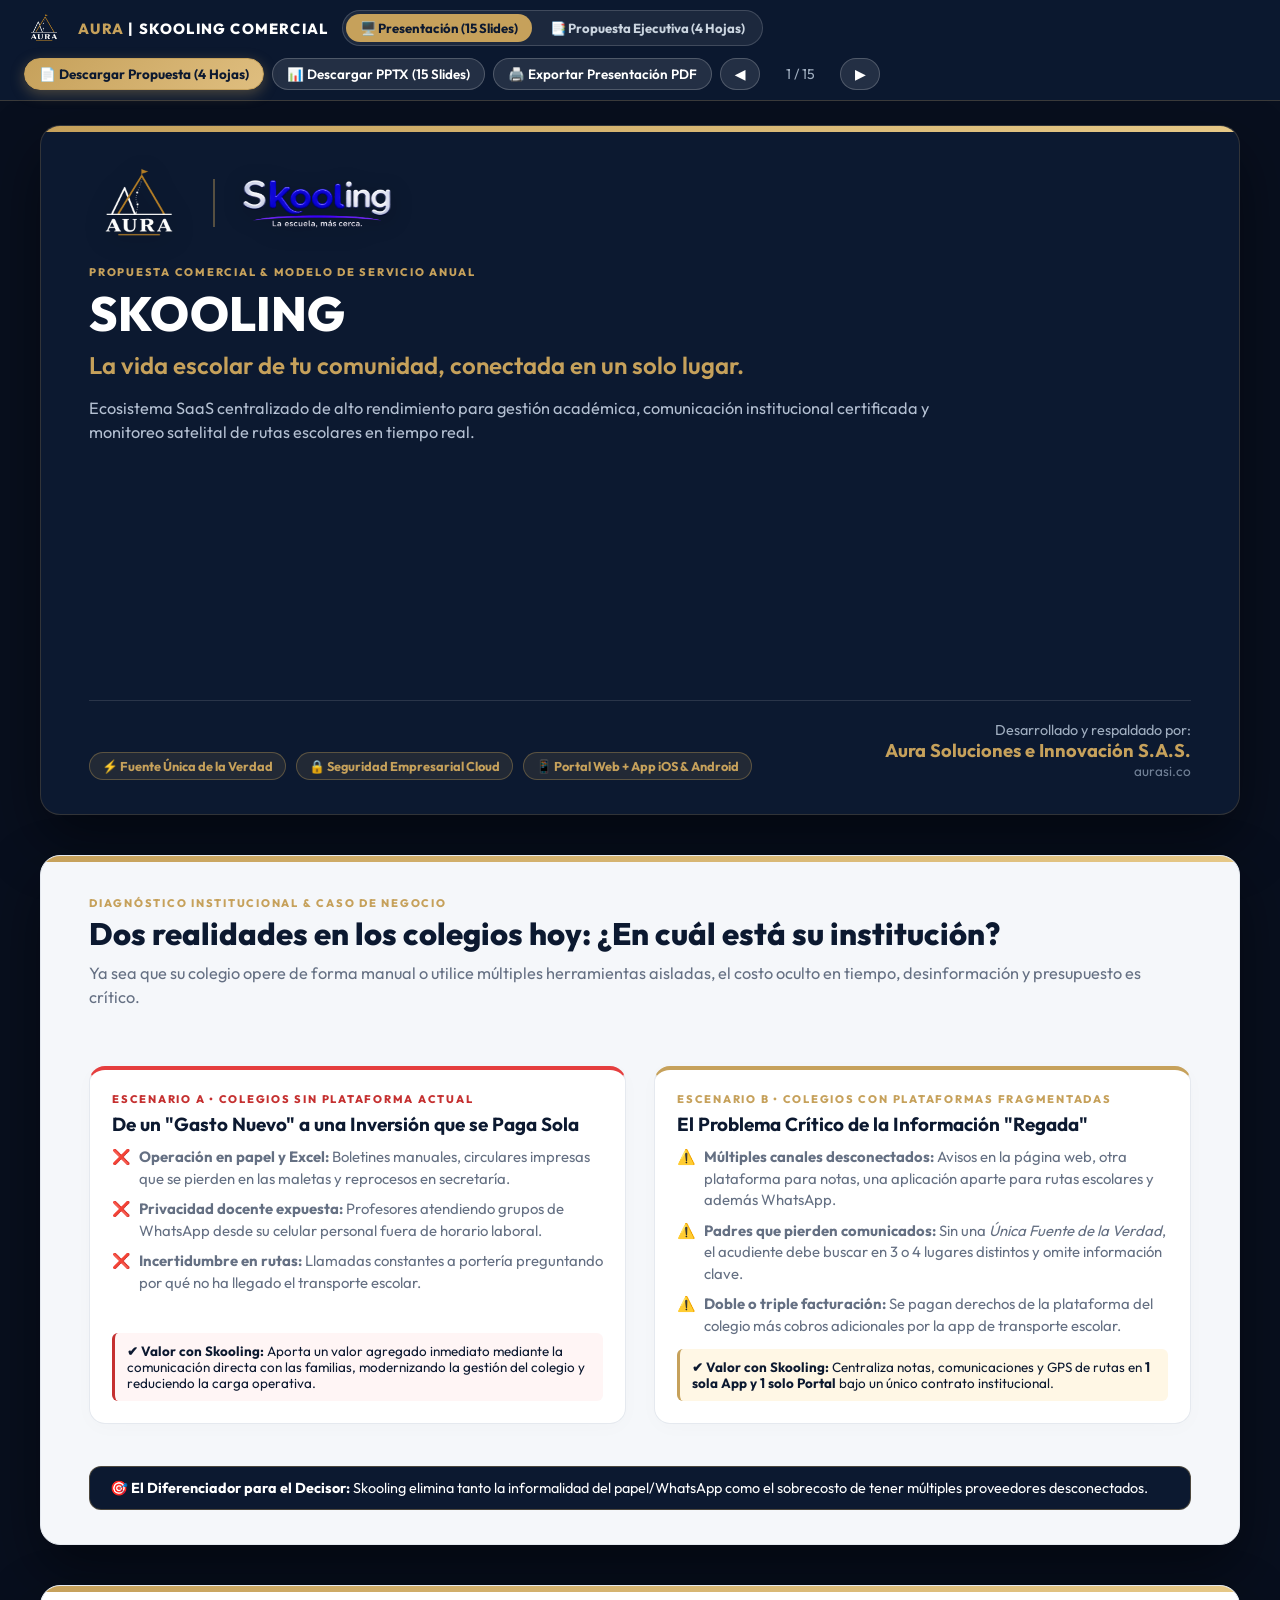
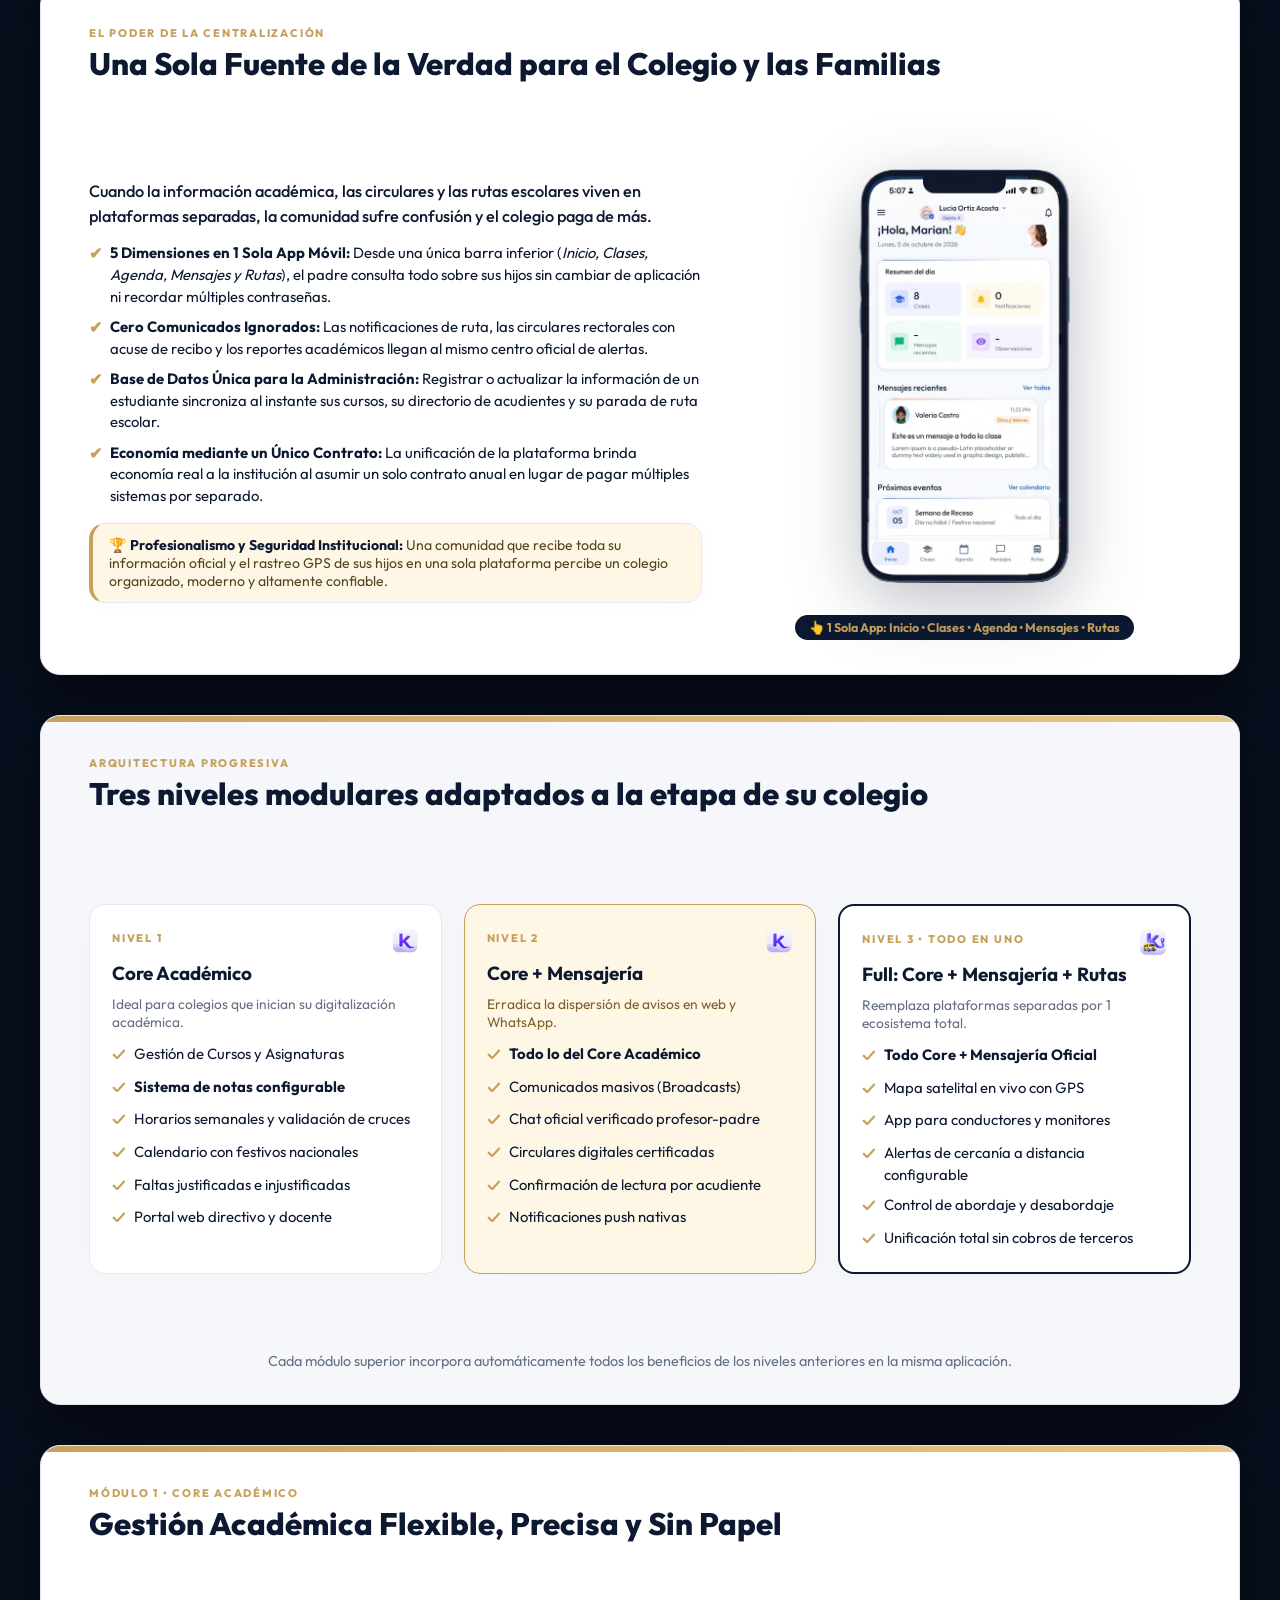
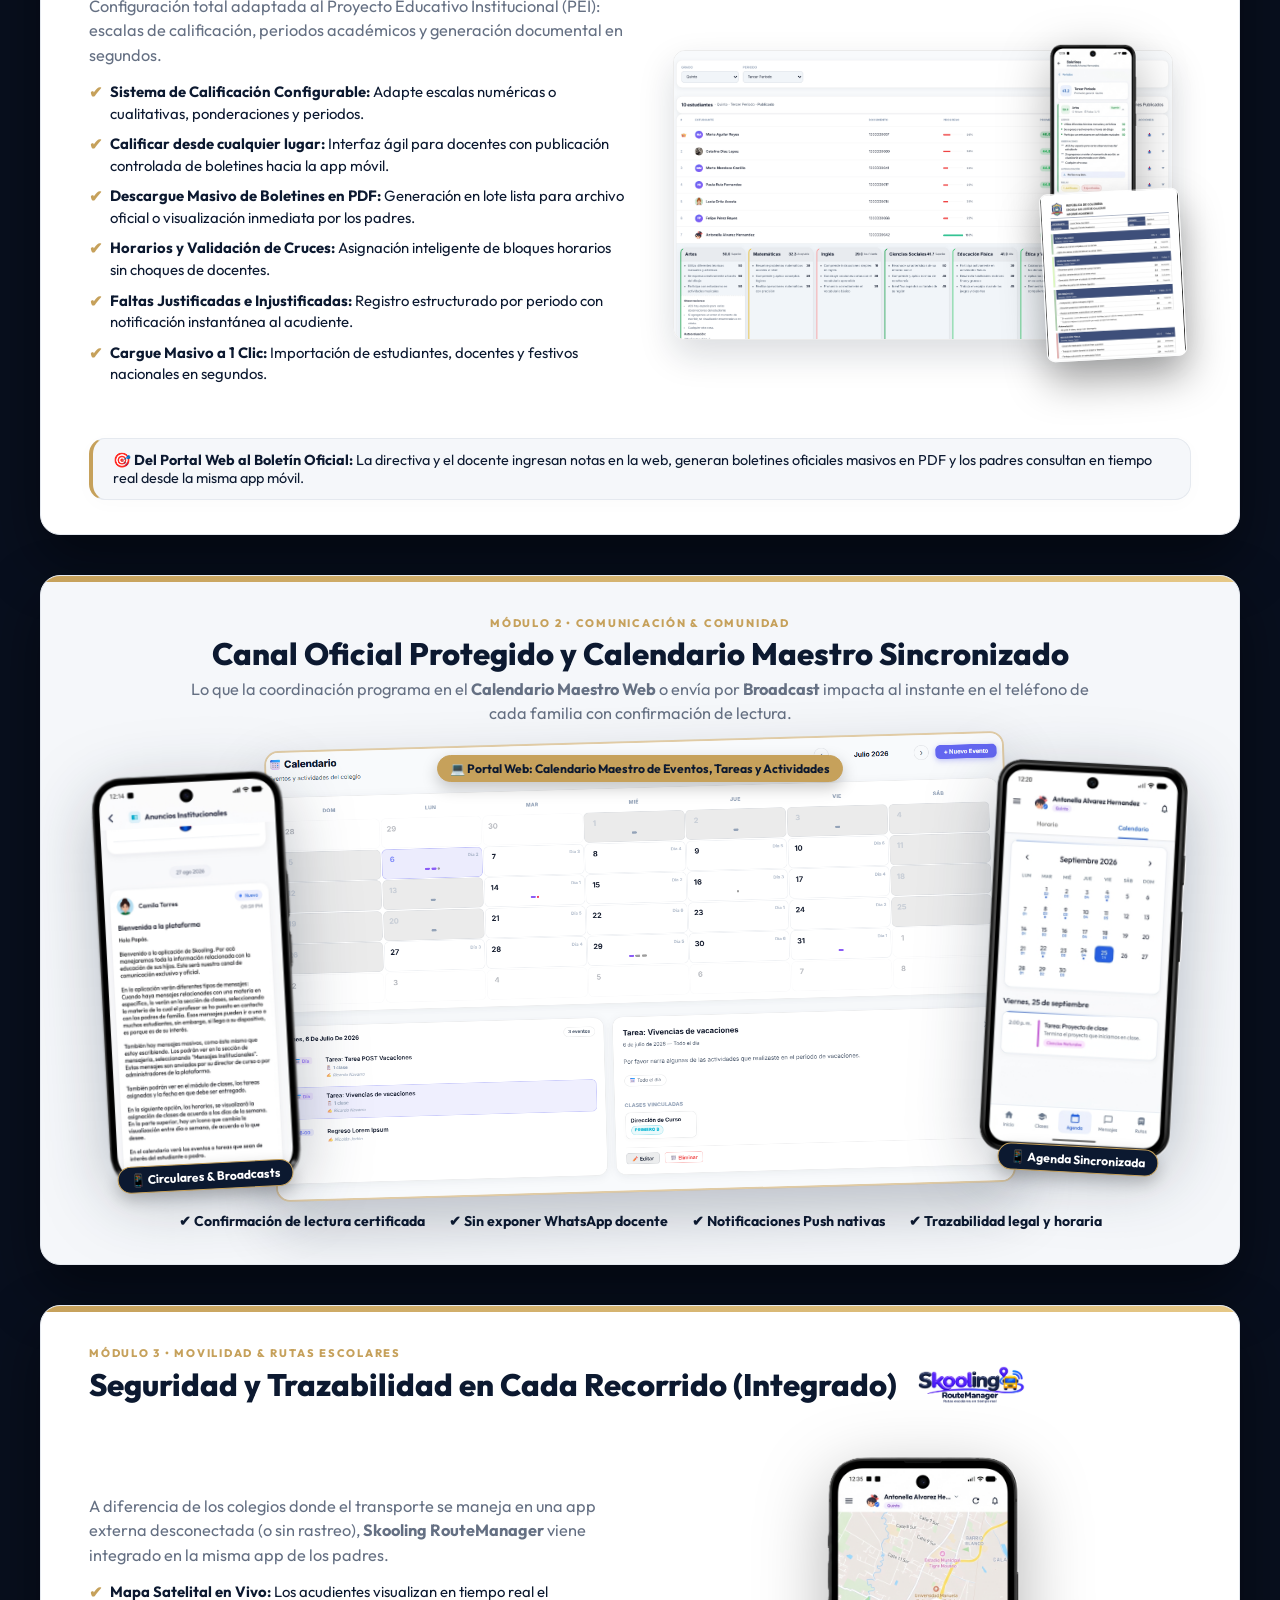
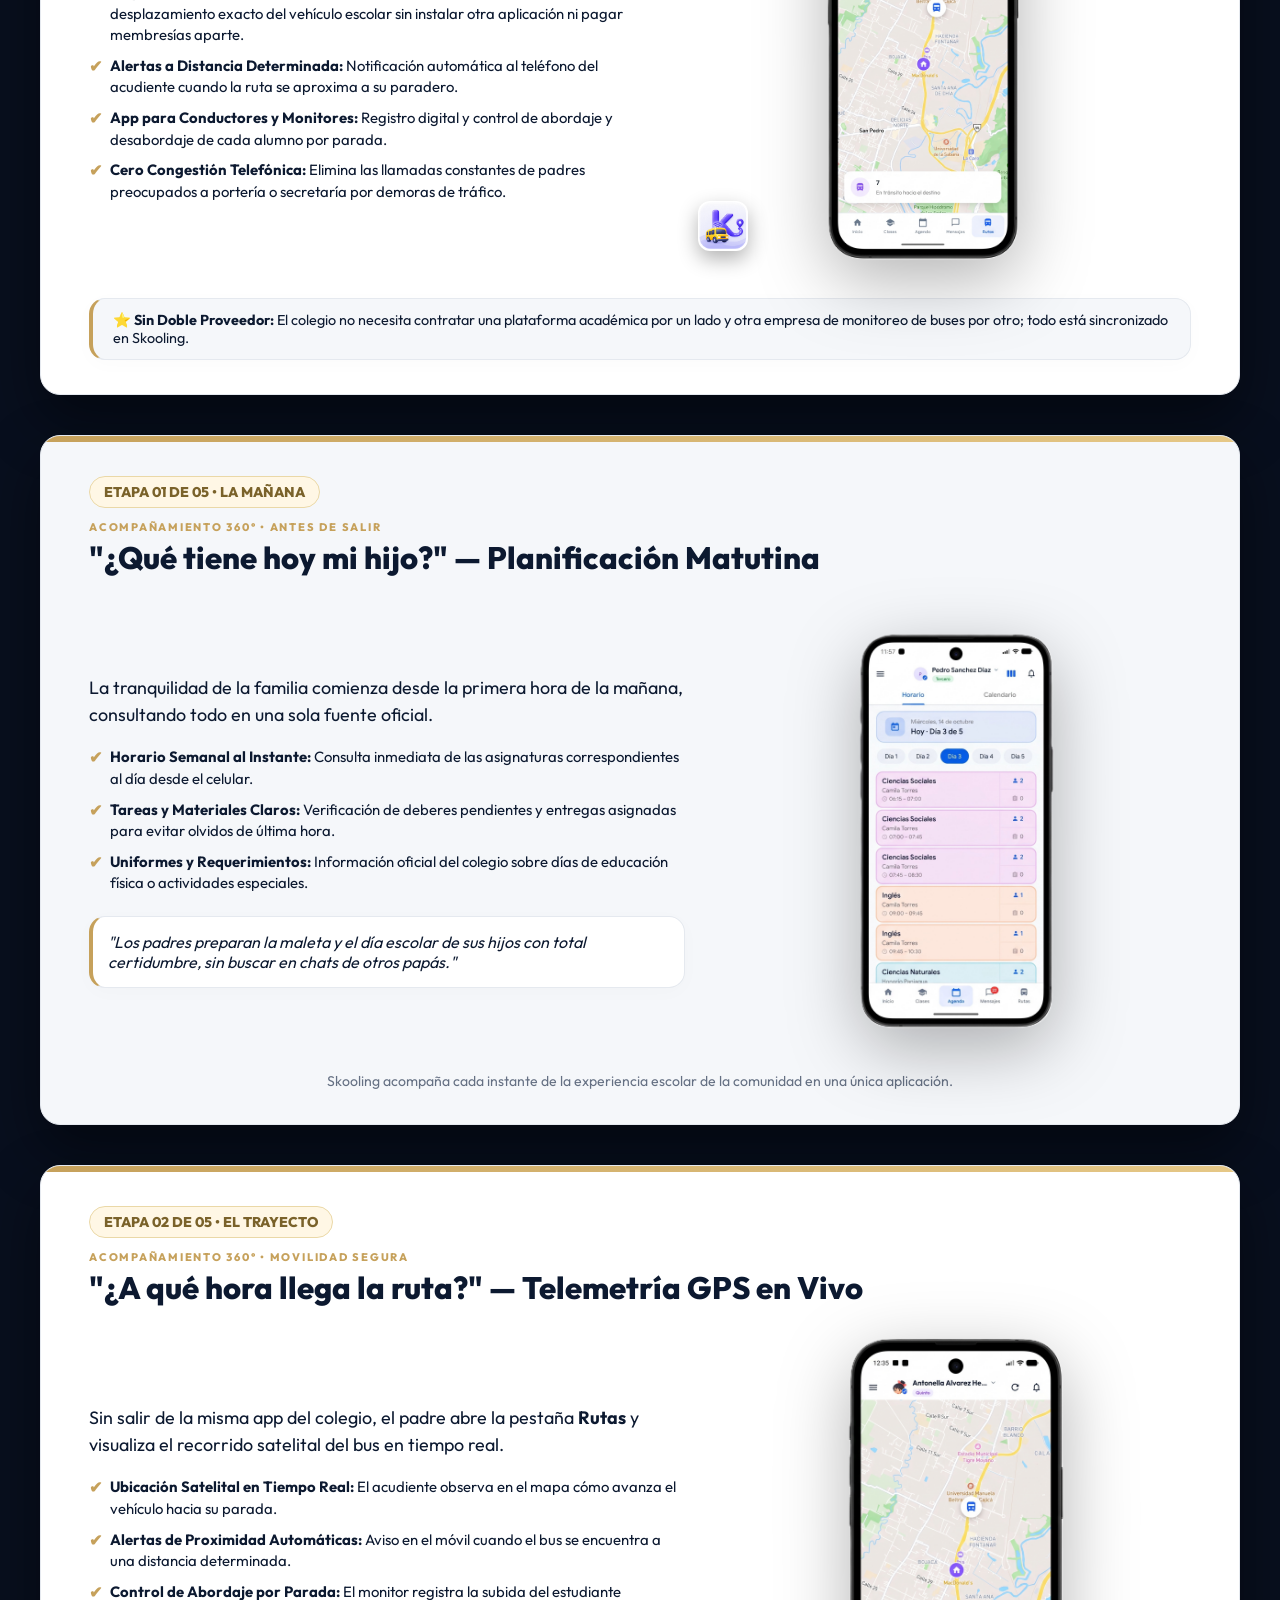
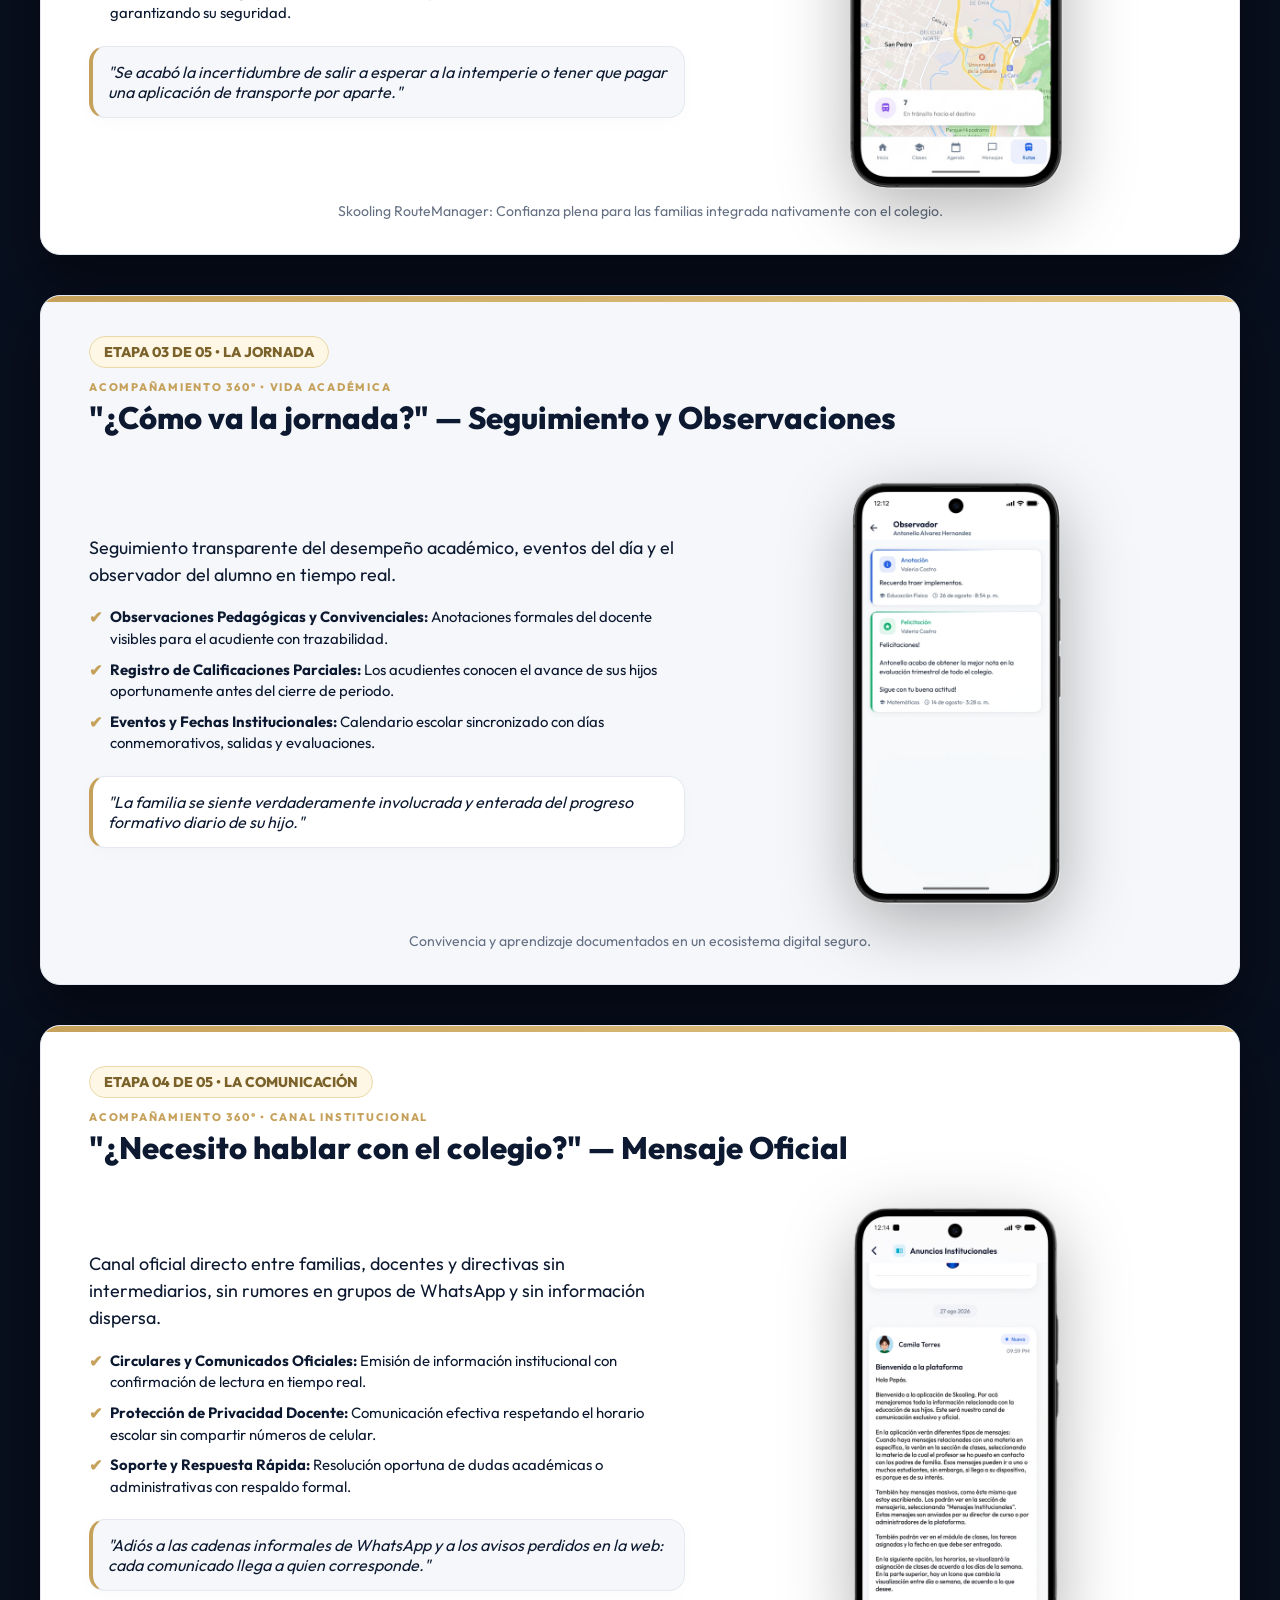
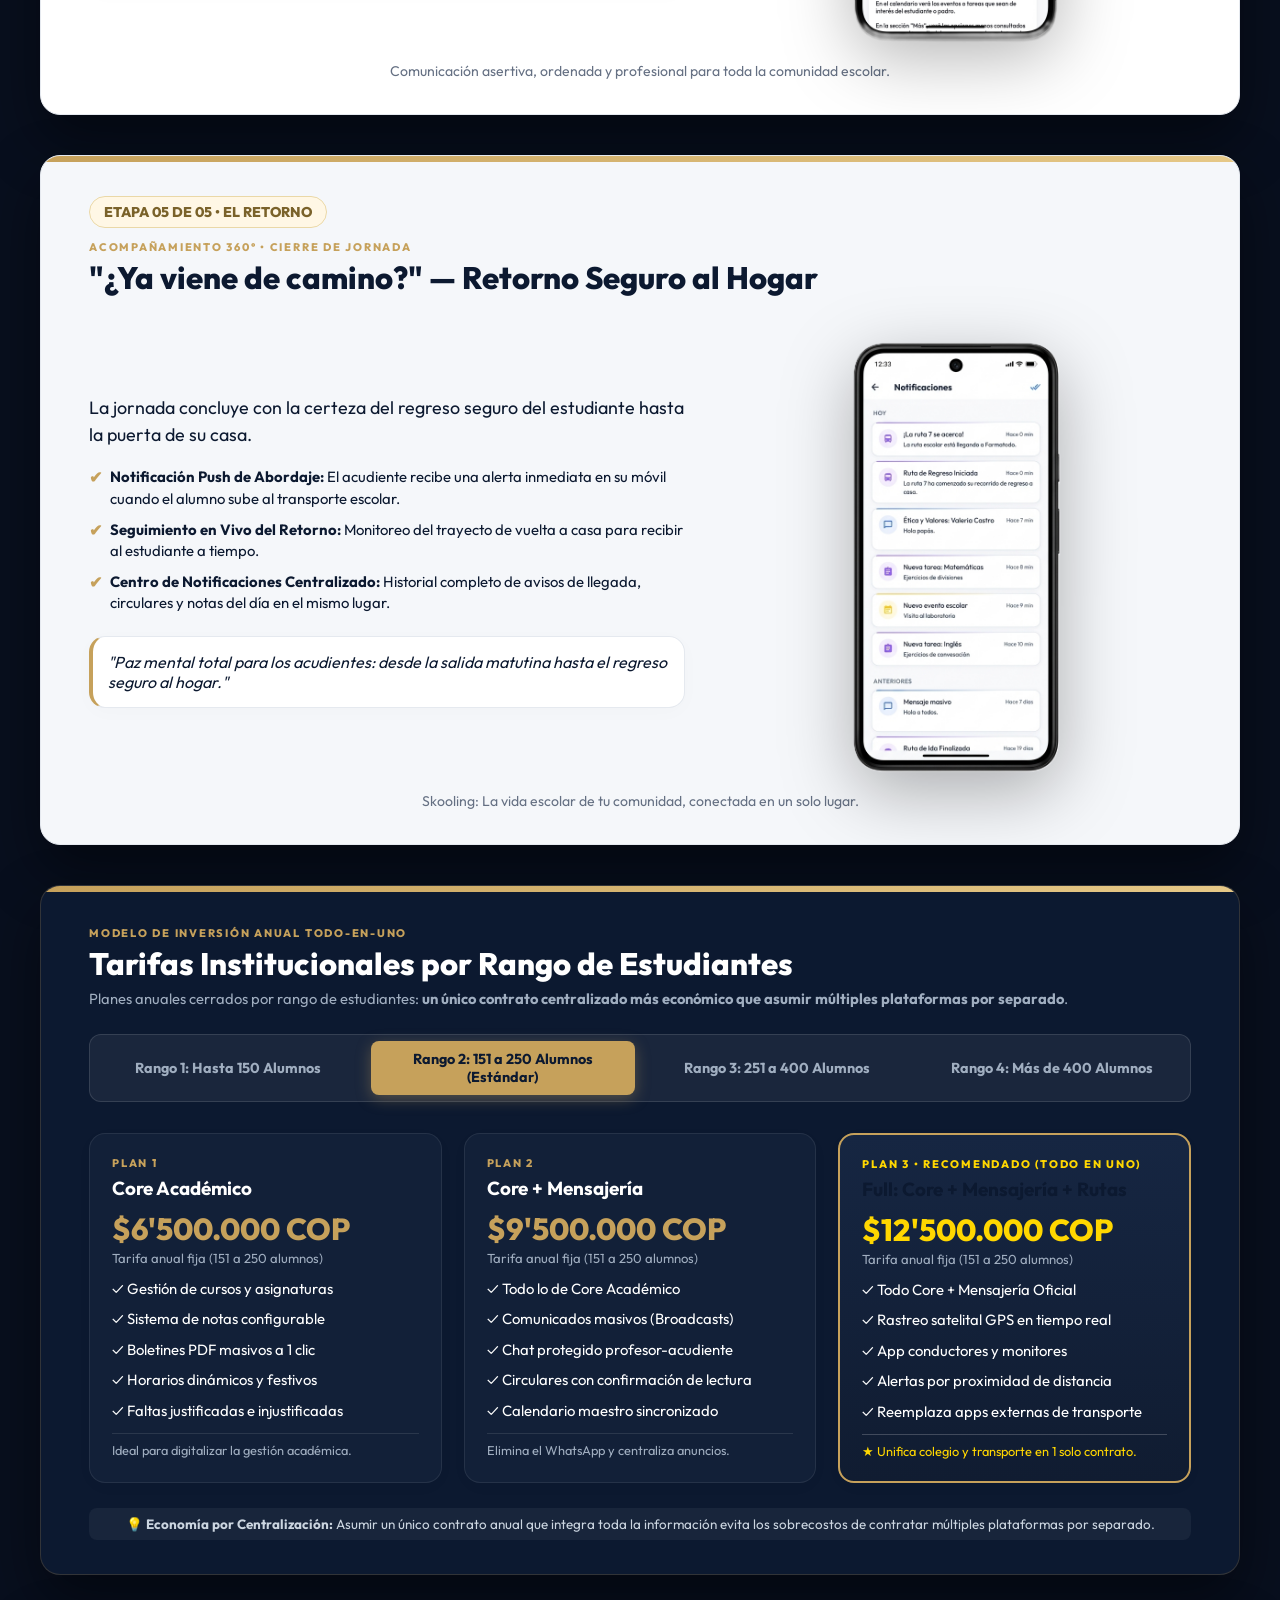
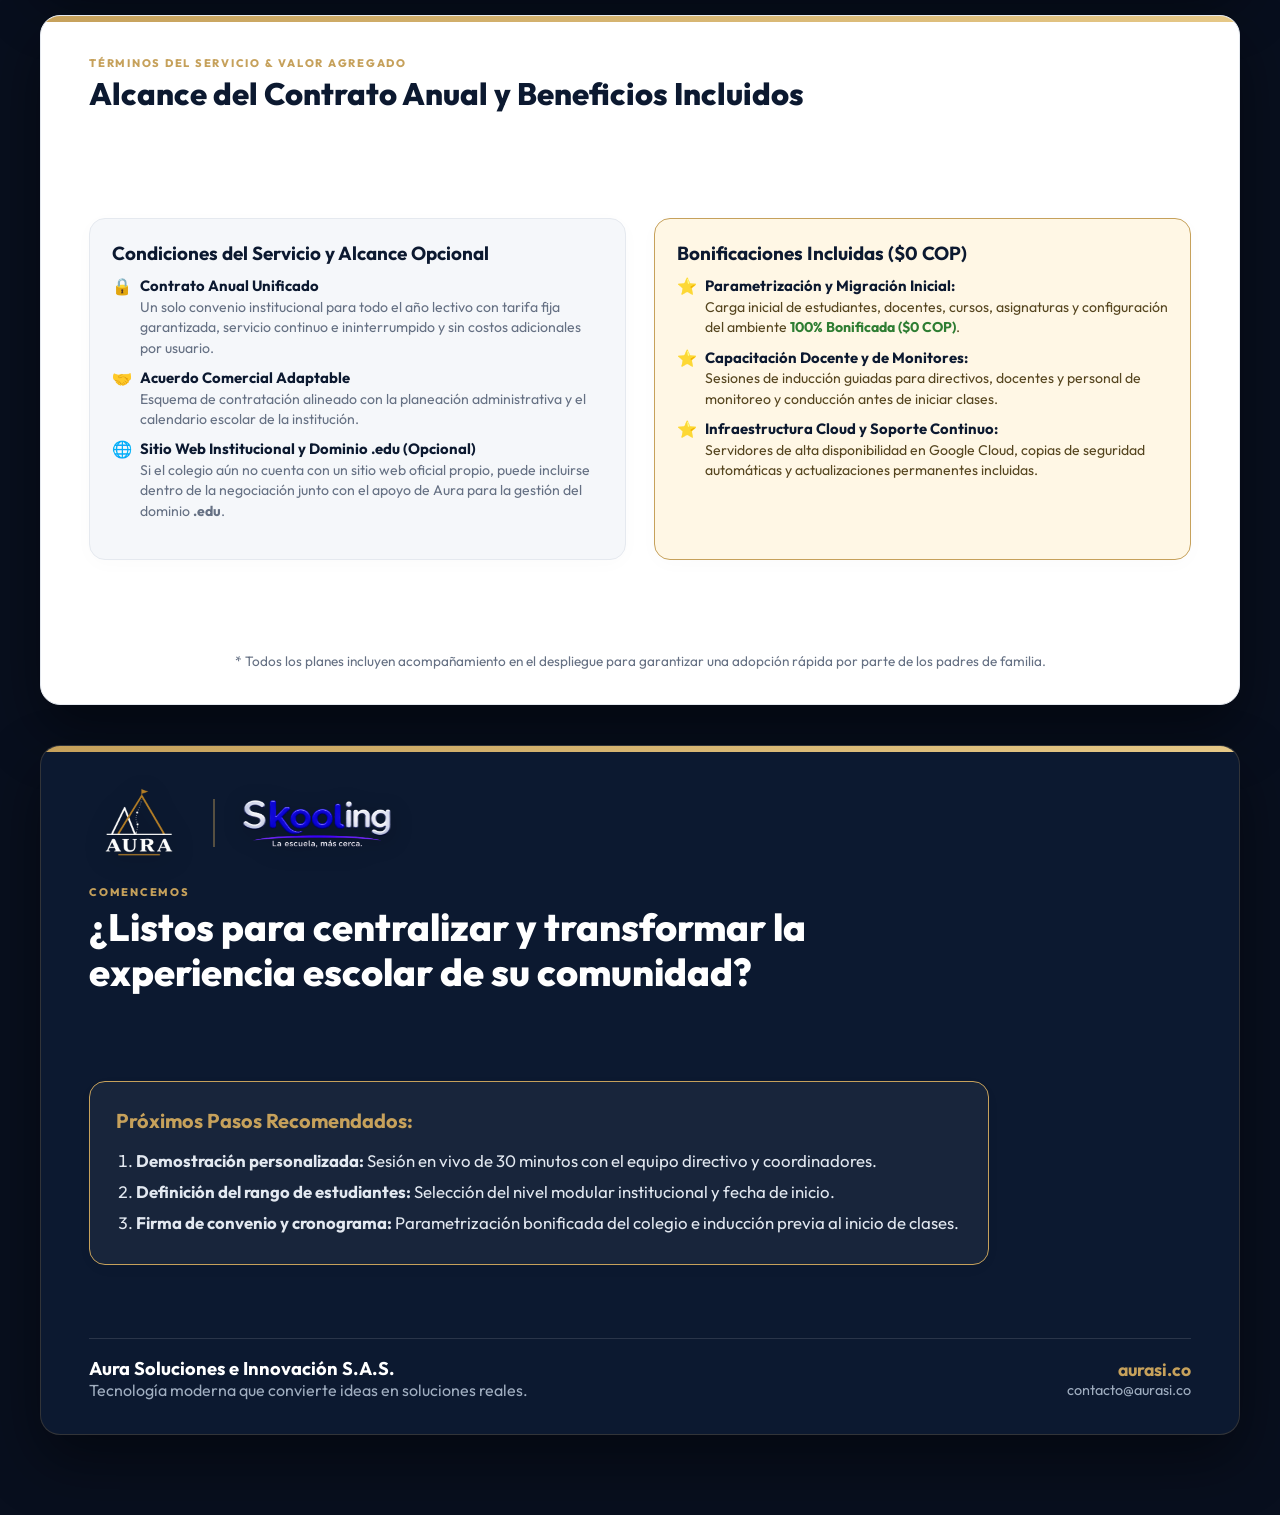
==== commit aeef9001: "Modificación a la propuesta comercial Modificación a la propuesta comercial" ====
--- a/propuesta/index.html
+++ b/propuesta/index.html
@@ -26,6 +26,8 @@
       margin: 0;
       padding: 0;
       box-sizing: border-box;
+      -webkit-print-color-adjust: exact !important;
+      print-color-adjust: exact !important;
     }
 
     body {
@@ -46,55 +48,87 @@
       width: 100%;
       background: rgba(12, 25, 48, 0.96);
       backdrop-filter: blur(14px);
-      padding: 12px 28px;
+      padding: 10px 24px;
       display: flex;
       justify-content: space-between;
       align-items: center;
       z-index: 1000;
       border-bottom: 1px solid rgba(198, 161, 91, 0.25);
       color: white;
+      flex-wrap: wrap;
+      gap: 12px;
     }
 
     .brand-top {
       display: flex;
       align-items: center;
-      gap: 12px;
+      gap: 14px;
       font-weight: 800;
-      letter-spacing: 1.5px;
+      letter-spacing: 1.2px;
       color: white;
-      font-size: 0.95rem;
+      font-size: 0.92rem;
     }
 
     .brand-top img {
-      height: 32px;
+      height: 30px;
       width: auto;
       object-fit: contain;
     }
 
     .brand-top span {
       color: var(--accent-primary);
+    }
+
+    /* VIEW SWITCHER PILLS */
+    .view-switcher {
+      display: inline-flex;
+      background: rgba(255, 255, 255, 0.07);
+      border: 1px solid rgba(255, 255, 255, 0.16);
+      border-radius: 999px;
+      padding: 3px;
+      gap: 4px;
+    }
+
+    .view-tab {
+      background: transparent;
+      border: none;
+      color: #CBD5E0;
+      padding: 6px 14px;
+      border-radius: 999px;
+      font-family: inherit;
+      font-size: 0.82rem;
+      font-weight: 700;
+      cursor: pointer;
+      transition: all 0.2s ease;
+    }
+
+    .view-tab.active {
+      background: var(--accent-primary);
+      color: var(--text-main);
     }
 
     .nav-buttons {
       display: flex;
       align-items: center;
-      gap: 12px;
+      gap: 8px;
+      flex-wrap: wrap;
     }
 
     .btn-ctrl {
       background: rgba(255, 255, 255, 0.1);
       border: 1px solid rgba(255, 255, 255, 0.2);
       color: white;
-      padding: 8px 16px;
+      padding: 7px 14px;
       border-radius: 999px;
       cursor: pointer;
       font-family: inherit;
       font-weight: 600;
-      font-size: 0.88rem;
+      font-size: 0.84rem;
       transition: all 0.2s ease;
       display: inline-flex;
       align-items: center;
       gap: 6px;
+      text-decoration: none;
     }
 
     .btn-ctrl:hover {
@@ -103,14 +137,29 @@
       border-color: var(--accent-primary);
     }
 
+    .btn-ctrl.btn-gold {
+      background: linear-gradient(135deg, var(--accent-primary), #DFBE7F);
+      color: var(--text-main);
+      border-color: var(--accent-primary);
+      font-weight: 700;
+      box-shadow: 0 4px 14px rgba(198, 161, 91, 0.35);
+    }
+
+    .btn-ctrl.btn-gold:hover {
+      background: #E8CB92;
+      transform: translateY(-1px);
+    }
+
     .slide-counter {
-      font-size: 0.9rem;
+      font-size: 0.88rem;
       color: #A0AEC0;
-      min-width: 75px;
+      min-width: 68px;
       text-align: center;
     }
 
-    /* SLIDE CONTAINER (16:9) */
+    /* ===================================================================== */
+    /* SLIDE CONTAINER (16:9 PRESENTATION)                                   */
+    /* ===================================================================== */
     .deck-container {
       width: 100%;
       max-width: 1240px;
@@ -118,6 +167,11 @@
       display: flex;
       flex-direction: column;
       gap: 40px;
+    }
+
+    body.mode-proposal .deck-container,
+    body.mode-proposal .deck-nav-controls {
+      display: none !important;
     }
 
     .slide {
@@ -148,10 +202,11 @@
       height: 6px;
       width: 100%;
       background: linear-gradient(90deg, var(--accent-primary), #E6C887);
+      flex-shrink: 0;
     }
 
     .slide-content {
-      padding: 38px 52px;
+      padding: 34px 48px;
       flex: 1;
       display: flex;
       flex-direction: column;
@@ -165,14 +220,15 @@
       color: var(--accent-primary);
       font-weight: 800;
       margin-bottom: 6px;
+      display: block;
     }
 
     .slide-title {
-      font-size: 32px;
+      font-size: 31px;
       font-weight: 800;
-      line-height: 1.2;
+      line-height: 1.18;
       color: var(--text-main);
-      margin-bottom: 18px;
+      margin-bottom: 14px;
     }
 
     .slide.dark .slide-title {
@@ -180,9 +236,9 @@
     }
 
     .lead-text {
-      font-size: 1.05rem;
+      font-size: 1.02rem;
       color: var(--text-muted);
-      line-height: 1.55;
+      line-height: 1.5;
     }
 
     .slide.dark .lead-text {
@@ -193,7 +249,14 @@
     .grid-2 {
       display: grid;
       grid-template-columns: 1fr 1fr;
-      gap: 32px;
+      gap: 28px;
+      align-items: stretch;
+    }
+
+    .grid-2-center {
+      display: grid;
+      grid-template-columns: 1fr 1fr;
+      gap: 28px;
       align-items: center;
     }
 
@@ -230,7 +293,7 @@
     }
 
     .card-title {
-      font-size: 1.2rem;
+      font-size: 1.18rem;
       font-weight: 700;
       color: var(--text-main);
       margin-bottom: 10px;
@@ -260,7 +323,7 @@
       height: auto;
       border-radius: 12px;
       box-shadow: 0 15px 35px rgba(12, 25, 48, 0.15);
-      border: 1px solid rgba(0, 0, 0, 0.06);
+      border: 1px solid rgba(0, 0, 0, 0.08);
       object-fit: cover;
     }
 
@@ -275,15 +338,98 @@
     }
 
     .phone-mockup-large:hover {
-      transform: translateY(-8px) scale(1.03);
-    }
-
-    .phone-centered-container {
+      transform: translateY(-6px) scale(1.02);
+    }
+
+    /* Cropped wrapper for square mobile images with large white margins */
+    .phone-crop-box {
+      width: 225px;
+      height: 430px;
+      overflow: hidden;
+      border-radius: 26px;
       display: flex;
+      align-items: center;
       justify-content: center;
+      position: relative;
+      filter: drop-shadow(0 18px 34px rgba(12, 25, 48, 0.28));
+      flex-shrink: 0;
+    }
+
+    .phone-crop-box img {
+      height: 460px;
+      width: auto;
+      object-fit: contain;
+    }
+
+    /* SLIDE 6 (COMUNICACIÓN) TRANSVERSAL WEB CALENDAR SHOWCASE */
+    .comunicacion-stage {
+      position: relative;
+      width: 100%;
+      height: 435px;
+      display: flex;
       align-items: center;
-      gap: 28px;
-      margin: 10px 0;
+      justify-content: center;
+      margin: 4px 0;
+    }
+
+    .calendar-web-transversal {
+      width: 740px;
+      max-width: 72%;
+      height: auto;
+      border-radius: 14px;
+      border: 2px solid rgba(198, 161, 91, 0.55);
+      box-shadow: 0 26px 60px rgba(12, 25, 48, 0.24);
+      transform: rotate(-1.6deg);
+      z-index: 2;
+      background: white;
+      transition: transform 0.3s ease;
+    }
+
+    .calendar-web-transversal:hover {
+      transform: rotate(0deg) scale(1.03);
+      z-index: 6;
+    }
+
+    .comunicacion-phone-left {
+      position: absolute;
+      left: 0;
+      bottom: 4px;
+      z-index: 3;
+      transform: rotate(-3deg);
+      transition: transform 0.3s ease;
+    }
+
+    .comunicacion-phone-left:hover {
+      transform: rotate(0deg) scale(1.04);
+      z-index: 7;
+    }
+
+    .comunicacion-phone-right {
+      position: absolute;
+      right: 0;
+      top: 4px;
+      z-index: 3;
+      transform: rotate(3deg);
+      transition: transform 0.3s ease;
+    }
+
+    .comunicacion-phone-right:hover {
+      transform: rotate(0deg) scale(1.04);
+      z-index: 7;
+    }
+
+    .stage-caption-pill {
+      position: absolute;
+      background: var(--text-main);
+      color: white;
+      font-size: 0.76rem;
+      font-weight: 700;
+      padding: 5px 12px;
+      border-radius: 999px;
+      border: 1px solid var(--accent-primary);
+      box-shadow: 0 6px 16px rgba(0,0,0,0.22);
+      z-index: 5;
+      white-space: nowrap;
     }
 
     .floating-report {
@@ -337,21 +483,22 @@
       list-style: none;
       display: flex;
       flex-direction: column;
-      gap: 10px;
+      gap: 9px;
     }
 
     .feature-list li {
       display: flex;
       align-items: flex-start;
       gap: 8px;
-      font-size: 0.95rem;
-      line-height: 1.5;
+      font-size: 0.93rem;
+      line-height: 1.45;
     }
 
     .check-icon {
       color: var(--accent-primary);
       font-weight: bold;
-      font-size: 1.05rem;
+      font-size: 1.02rem;
+      flex-shrink: 0;
     }
 
     /* RANGOS INTERACTIVOS (TAB SELECTOR) */
@@ -361,19 +508,19 @@
       background: rgba(255, 255, 255, 0.06);
       padding: 6px;
       border-radius: 12px;
-      margin-bottom: 20px;
+      margin-bottom: 16px;
       border: 1px solid rgba(255, 255, 255, 0.12);
     }
 
     .range-btn {
       flex: 1;
-      padding: 10px 14px;
+      padding: 9px 12px;
       border-radius: 8px;
       border: none;
       background: transparent;
       color: #A0AEC0;
       font-family: inherit;
-      font-size: 0.95rem;
+      font-size: 0.9rem;
       font-weight: 700;
       cursor: pointer;
       transition: all 0.25s ease;
@@ -387,40 +534,380 @@
     }
 
     .price-main {
-      font-size: 2rem;
+      font-size: 1.9rem;
       font-weight: 800;
       color: var(--accent-primary);
-      margin: 8px 0 2px;
+      margin: 6px 0 2px;
     }
 
     .price-sub {
-      font-size: 0.85rem;
+      font-size: 0.82rem;
       color: #A0AEC0;
-      margin-bottom: 14px;
-    }
-
-    /* PRINT COMPATIBILITY */
+      margin-bottom: 12px;
+    }
+
+    /* ===================================================================== */
+    /* PROPUESTA COMERCIAL EJECUTIVA (4 HOJAS IMPRIMIBLES)                   */
+    /* ===================================================================== */
+    .proposal-container {
+      width: 100%;
+      max-width: 880px;
+      padding: 28px 20px 80px;
+      display: none;
+      flex-direction: column;
+      gap: 32px;
+      align-items: center;
+    }
+
+    body.mode-proposal .proposal-container {
+      display: flex;
+    }
+
+    .proposal-page {
+      width: 8.5in;
+      min-height: 10.5in;
+      background: #FFFFFF;
+      color: var(--text-main);
+      border-radius: 10px;
+      box-shadow: 0 20px 50px rgba(0, 0, 0, 0.45);
+      display: flex;
+      flex-direction: column;
+      justify-content: space-between;
+      position: relative;
+      overflow: hidden;
+      border: 1px solid var(--line);
+    }
+
+    .prop-top-bar {
+      height: 5px;
+      width: 100%;
+      background: linear-gradient(90deg, var(--text-main) 0%, var(--accent-primary) 65%, #E6C887 100%);
+      flex-shrink: 0;
+    }
+
+    .prop-body {
+      padding: 18px 28px 14px;
+      flex: 1;
+      display: flex;
+      flex-direction: column;
+      justify-content: space-between;
+      gap: 8px;
+      box-sizing: border-box;
+    }
+
+    .prop-header {
+      display: flex;
+      justify-content: space-between;
+      align-items: center;
+      border-bottom: 2px solid var(--line);
+      padding-bottom: 4px;
+      min-height: 48px;
+    }
+
+    .prop-header-logos {
+      display: flex;
+      align-items: center;
+      gap: 12px;
+    }
+
+    .prop-header-logos img.aura-h {
+      height: 44px;
+      width: auto;
+      object-fit: contain;
+      image-rendering: -webkit-optimize-contrast;
+      filter: drop-shadow(0 1px 2px rgba(0,0,0,0.06));
+    }
+
+    .prop-header-logos img.skooling-h {
+      height: 30px;
+      width: auto;
+      object-fit: contain;
+    }
+
+    .prop-doc-meta {
+      text-align: right;
+      font-size: 0.7rem;
+      color: var(--text-muted);
+      line-height: 1.25;
+    }
+
+    .prop-doc-meta strong {
+      color: var(--text-main);
+      font-size: 0.76rem;
+      text-transform: uppercase;
+      letter-spacing: 0.08em;
+    }
+
+    .prop-hero-banner {
+      background: var(--text-main);
+      color: white;
+      padding: 10px 14px;
+      border-radius: 8px;
+      border-left: 4px solid var(--accent-primary);
+    }
+
+    .prop-hero-banner h1 {
+      font-size: 1.15rem;
+      font-weight: 800;
+      margin-bottom: 2px;
+      color: white;
+    }
+
+    .prop-hero-banner p {
+      font-size: 0.76rem;
+      color: #CBD5E0;
+      line-height: 1.32;
+    }
+
+    .prop-section-title {
+      font-size: 0.86rem;
+      font-weight: 800;
+      text-transform: uppercase;
+      letter-spacing: 0.06em;
+      color: var(--text-main);
+      border-left: 3px solid var(--accent-primary);
+      padding-left: 7px;
+      margin-bottom: 4px;
+      display: flex;
+      align-items: center;
+      justify-content: space-between;
+    }
+
+    .prop-section-title span {
+      font-size: 0.68rem;
+      color: var(--accent-primary);
+      font-weight: 700;
+    }
+
+    .prop-grid-2 {
+      display: grid;
+      grid-template-columns: 1fr 1fr;
+      gap: 8px;
+    }
+
+    .prop-grid-3 {
+      display: grid;
+      grid-template-columns: repeat(3, 1fr);
+      gap: 8px;
+    }
+
+    .prop-box {
+      border: 1px solid var(--line);
+      border-radius: 8px;
+      padding: 8px 10px;
+      background: #FAFBFD;
+    }
+
+    .prop-box.gold {
+      background: var(--gold-light);
+      border-color: var(--accent-primary);
+    }
+
+    .prop-box.dark {
+      background: var(--text-main);
+      color: white;
+      border-color: var(--accent-primary);
+    }
+
+    .prop-box h3 {
+      font-size: 0.8rem;
+      font-weight: 800;
+      margin-bottom: 3px;
+      color: var(--text-main);
+    }
+
+    .prop-box.dark h3 {
+      color: var(--accent-primary);
+    }
+
+    .prop-box p,
+    .prop-box li {
+      font-size: 0.72rem;
+      line-height: 1.3;
+      color: #334155;
+    }
+
+    .prop-box.dark p,
+    .prop-box.dark li {
+      color: #E2E8F0;
+    }
+
+    .prop-list {
+      list-style: none;
+      display: flex;
+      flex-direction: column;
+      gap: 2px;
+    }
+
+    .prop-list li {
+      display: flex;
+      align-items: flex-start;
+      gap: 4px;
+    }
+
+    .prop-table {
+      width: 100%;
+      border-collapse: collapse;
+      font-size: 0.7rem;
+      border-radius: 6px;
+      overflow: hidden;
+      border: 1px solid var(--line);
+    }
+
+    .prop-table th {
+      background: var(--text-main);
+      color: white;
+      text-align: left;
+      padding: 4px 7px;
+      font-weight: 700;
+      font-size: 0.7rem;
+    }
+
+    .prop-table td {
+      padding: 4px 7px;
+      border-bottom: 1px solid var(--line);
+      color: #334155;
+      vertical-align: top;
+      line-height: 1.24;
+    }
+
+    .prop-table tr:nth-child(even) td {
+      background: #F8FAFC;
+    }
+
+    .prop-table tr.highlight-row td {
+      background: var(--gold-light);
+      font-weight: 600;
+      color: var(--text-main);
+    }
+
+    .prop-footer {
+      border-top: 1px solid var(--line);
+      padding-top: 5px;
+      display: flex;
+      justify-content: space-between;
+      align-items: center;
+      font-size: 0.68rem;
+      color: var(--text-muted);
+      flex-shrink: 0;
+    }
+
+    .prop-journey-strip {
+      display: grid;
+      grid-template-columns: repeat(5, 1fr);
+      gap: 5px;
+    }
+
+    .prop-journey-step {
+      background: #F8FAFC;
+      border: 1px solid var(--line);
+      border-top: 3px solid var(--accent-primary);
+      border-radius: 6px;
+      padding: 5px 6px;
+    }
+
+    .prop-journey-step strong {
+      display: block;
+      font-size: 0.7rem;
+      color: var(--text-main);
+      margin-bottom: 2px;
+    }
+
+    .prop-journey-step p {
+      font-size: 0.66rem;
+      color: var(--text-muted);
+      line-height: 1.22;
+    }
+
+    /* ===================================================================== */
+    /* PRINT RULES (SUPPORTS BOTH 15-SLIDE DECK & 4-PAGE PROPOSAL)           */
+    /* ===================================================================== */
     @media print {
-      body {
-        background: white;
+      html, body {
+        background: white !important;
+        margin: 0 !important;
+        padding: 0 !important;
+        height: auto !important;
       }
+
       .top-controls {
         display: none !important;
       }
-      .deck-container {
-        padding: 0;
-        gap: 0;
+
+      /* MODE 1: PRINTING THE 15-SLIDE PRESENTATION */
+      body:not(.mode-proposal) .proposal-container {
+        display: none !important;
       }
-      .slide {
-        page-break-after: always;
-        break-after: page;
-        box-shadow: none;
-        border-radius: 0;
-        border: none;
-        margin: 0;
-        height: 100vh;
-        aspect-ratio: auto;
+
+      body:not(.mode-proposal) .deck-container {
+        display: block !important;
+        width: 100% !important;
+        max-width: none !important;
+        padding: 0 !important;
+        margin: 0 !important;
       }
+
+      body:not(.mode-proposal) .slide {
+        width: 1280px !important;
+        height: 720px !important;
+        min-height: 720px !important;
+        max-height: 720px !important;
+        page-break-after: always !important;
+        break-after: page !important;
+        page-break-inside: avoid !important;
+        break-inside: avoid !important;
+        box-shadow: none !important;
+        border-radius: 0 !important;
+        border: none !important;
+        margin: 0 !important;
+      }
+
+      /* MODE 2: PRINTING THE 4-PAGE EXECUTIVE COMMERCIAL PROPOSAL */
+      body.mode-proposal .slide {
+        display: none !important;
+      }
+
+      body.mode-proposal .deck-container {
+        display: none !important;
+      }
+
+      body.mode-proposal .proposal-container {
+        display: block !important;
+        width: 100% !important;
+        max-width: none !important;
+        padding: 0 !important;
+        margin: 0 !important;
+        gap: 0 !important;
+      }
+
+      body.mode-proposal .proposal-page {
+        width: 100% !important;
+        height: auto !important;
+        min-height: auto !important;
+        max-height: none !important;
+        break-inside: avoid !important;
+        page-break-inside: avoid !important;
+        break-after: page !important;
+        page-break-after: always !important;
+        box-shadow: none !important;
+        border-radius: 0 !important;
+        border: none !important;
+        margin: 0 !important;
+        padding: 0 !important;
+        box-sizing: border-box !important;
+        overflow: visible !important;
+      }
+
+      body.mode-proposal .proposal-page:last-child {
+        break-after: auto !important;
+        page-break-after: auto !important;
+      }
+    }
+  </style>
+  <style id="dynamic-print-page">
+    @page {
+      size: 1280px 720px;
+      margin: 0;
     }
   </style>
 </head>
@@ -430,19 +917,29 @@
   <header class="top-controls">
     <div class="brand-top">
       <img src="presentation_assets/Mountain_5.png" alt="AURA">
-      <span>AURA</span> | SKOOLING DECK
+      <div><span>AURA</span> | SKOOLING COMERCIAL</div>
+      <div class="view-switcher">
+        <button class="view-tab active" id="tab-deck" onclick="switchView('deck')">🖥️ Presentación (15 Slides)</button>
+        <button class="view-tab" id="tab-proposal" onclick="switchView('proposal')">📑 Propuesta Ejecutiva (4 Hojas)</button>
+      </div>
     </div>
 
     <div class="nav-buttons">
-      <a href="Propuesta_Comercial_Skooling_Aura.pptx" download class="btn-ctrl" style="text-decoration: none; display: inline-flex; align-items: center; gap: 4px;">📊 Descargar PPTX</a>
-      <button class="btn-ctrl" onclick="window.print()">🖨️ Exportar PDF</button>
-      <button class="btn-ctrl" onclick="prevSlide()">◀ Anterior</button>
-      <span class="slide-counter" id="counterText">1 / 14</span>
-      <button class="btn-ctrl" onclick="nextSlide()">Siguiente ▶</button>
+      <button class="btn-ctrl btn-gold" onclick="exportProposalPDF()" title="Descargar o imprimir la Propuesta Comercial resumida de 4 hojas">📄 Descargar Propuesta (4 Hojas)</button>
+      <a href="Propuesta_Comercial_Skooling_Aura.pptx" download="Propuesta_Comercial_Skooling_Aura.pptx" class="btn-ctrl" title="Descargar las 15 diapositivas en formato PowerPoint (.pptx)">📊 Descargar PPTX (15 Slides)</a>
+      <button class="btn-ctrl" onclick="exportDeckPDF()" title="Exportar las 15 diapositivas completas en PDF formato 16:9">🖨️ Exportar Presentación PDF</button>
+      <span class="deck-nav-controls" style="display: inline-flex; align-items: center; gap: 6px;">
+        <button class="btn-ctrl" onclick="prevSlide()">◀</button>
+        <span class="slide-counter" id="counterText">1 / 15</span>
+        <button class="btn-ctrl" onclick="nextSlide()">▶</button>
+      </span>
     </div>
   </header>
 
-  <div class="deck-container">
+  <!-- ===================================================================== -->
+  <!-- CONTENEDOR 1: PRESENTACIÓN INTERACTIVA (15 DIAPOSITIVAS)              -->
+  <!-- ===================================================================== -->
+  <div class="deck-container" id="deckView">
 
     <!-- ===================================================================== -->
     <!-- SLIDE 1: PORTADA EJECUTIVA -->
@@ -451,28 +948,27 @@
       <div class="slide-accent-bar"></div>
       <div class="slide-content">
         <div>
-          <!-- BRAND LOGOS (MOUNTAIN 5 + SKOOLING BRAND) -->
           <div style="display: flex; align-items: center; gap: 24px; margin-bottom: 24px;">
             <img src="presentation_assets/Mountain_5.png" alt="Aura Logo" class="brand-logo-hero">
             <div style="width: 2px; height: 48px; background: rgba(198, 161, 91, 0.4);"></div>
             <img src="presentation_assets/logo-full-dark.png" alt="Skooling" class="brand-skooling-hero">
           </div>
           
-          <div class="eyebrow">PROPUESTA COMERCIAL & MODELO DE SERVICIO ANUAL</div>
+          <span class="eyebrow">PROPUESTA COMERCIAL & MODELO DE SERVICIO ANUAL</span>
           <h1 class="slide-title" style="font-size: 48px; margin-bottom: 8px;">SKOOLING</h1>
           <p style="font-size: 24px; color: var(--accent-primary); font-weight: 600; margin-bottom: 16px;">
             La vida escolar de tu comunidad, conectada en un solo lugar.
           </p>
-          <p class="lead-text" style="max-width: 840px;">
-            Plataforma integral SaaS de alto rendimiento para gestión académica, comunicación institucional certificada y monitoreo de rutas escolares en tiempo real.
+          <p class="lead-text" style="max-width: 860px;">
+            Ecosistema SaaS centralizado de alto rendimiento para gestión académica, comunicación institucional certificada y monitoreo satelital de rutas escolares en tiempo real.
           </p>
         </div>
 
         <div style="display: flex; justify-content: space-between; align-items: flex-end; border-top: 1px solid rgba(255,255,255,0.12); padding-top: 20px;">
-          <div>
-            <span class="tech-pill">⚡ Arquitectura Cloud Nativa</span>
-            <span class="tech-pill">🔒 Seguridad Empresarial</span>
-            <span class="tech-pill">📱 iOS & Android Nativos</span>
+          <div style="display: flex; gap: 10px; flex-wrap: wrap;">
+            <span class="tech-pill">⚡ Fuente Única de la Verdad</span>
+            <span class="tech-pill">🔒 Seguridad Empresarial Cloud</span>
+            <span class="tech-pill">📱 Portal Web + App iOS & Android</span>
           </div>
           <div style="text-align: right;">
             <p style="color: #A0AEC0; font-size: 0.9rem;">Desarrollado y respaldado por:</p>
@@ -484,55 +980,124 @@
     </section>
 
     <!-- ===================================================================== -->
-    <!-- SLIDE 2: CONTEXTO, DOLOR Y TECNOLOGÍA MODERNA -->
+    <!-- SLIDE 2: EL DIAGNÓSTICO (DOS ESCENARIOS REALES PARA EL DECISOR)       -->
     <!-- ===================================================================== -->
     <section class="slide alt" id="slide-2">
       <div class="slide-accent-bar"></div>
       <div class="slide-content">
         <div>
-          <div class="eyebrow">Contexto & Solución de Ingeniería</div>
-          <h2 class="slide-title">¿Por qué modernizar la experiencia escolar hoy?</h2>
+          <span class="eyebrow">Diagnóstico Institucional & Caso de Negocio</span>
+          <h2 class="slide-title" style="margin-bottom: 8px;">Dos realidades en los colegios hoy: ¿En cuál está su institución?</h2>
+          <p class="lead-text" style="margin-bottom: 14px;">
+            Ya sea que su colegio opere de forma manual o utilice múltiples herramientas aisladas, el costo oculto en tiempo, desinformación y presupuesto es crítico.
+          </p>
         </div>
 
         <div class="grid-2">
-          <div class="card" style="border-left: 4px solid #E53E3E;">
-            <h3 class="card-title" style="color: #C53030;">El Reto Tradicional</h3>
-            <ul class="feature-list" style="color: var(--text-muted);">
-              <li>❌ <strong>Dispersión de canales:</strong> Grupos de WhatsApp informales, llamadas cruzadas a secretaría y circulares físicas que se extravían.</li>
-              <li>❌ <strong>Privacidad docente vulnerable:</strong> Profesores atendiendo mensajes personales a deshoras sin trazabilidad ni límites.</li>
-              <li>❌ <strong>Incertidumbre en transporte:</strong> Padres con angustia diaria sin saber la ubicación exacta ni la hora de llegada de la ruta escolar.</li>
-              <li>❌ <strong>Procesos desarticulados:</strong> Notas en archivos de Excel dispersos y sobrecarga administrativa en secretaría.</li>
-            </ul>
-          </div>
-
-          <div class="card" style="border-left: 4px solid var(--accent-primary);">
-            <h3 class="card-title" style="color: var(--text-main);">La Solución con Skooling</h3>
-            <ul class="feature-list" style="color: var(--text-main);">
-              <li>✔ <strong>Portal Web Exclusivo:</strong> Panel de control optimizado para directivos, administrativos y docentes.</li>
-              <li>✔ <strong>App Móvil para Familias:</strong> Los acudientes consultan notas, comunicados y rutas exclusivamente desde la app móvil.</li>
-              <li>✔ <strong>Comunicación Oficial Protegida:</strong> Circulares digitales institucionales con trazabilidad y confirmación de lectura.</li>
-              <li>✔ <strong>Telemetría GPS en Vivo:</strong> Seguimiento en mapa de rutas escolares con alertas a una distancia determinada.</li>
-            </ul>
-          </div>
-        </div>
-
-        <div style="background: var(--text-main); color: white; padding: 14px 22px; border-radius: 12px; font-size: 0.95rem; display: flex; align-items: center; justify-content: space-between; border: 1px solid rgba(198, 161, 91, 0.3);">
+          <!-- Escenario A -->
+          <div class="card" style="border-top: 4px solid #E53E3E; display: flex; flex-direction: column; justify-content: space-between;">
+            <div>
+              <span class="eyebrow" style="color: #C53030;">ESCENARIO A • COLEGIOS SIN PLATAFORMA ACTUAL</span>
+              <h3 class="card-title">De un "Gasto Nuevo" a una Inversión que se Paga Sola</h3>
+              <ul class="feature-list" style="color: var(--text-muted); margin-bottom: 12px;">
+                <li><span>❌</span> <div><strong>Operación en papel y Excel:</strong> Boletines manuales, circulares impresas que se pierden en las maletas y reprocesos en secretaría.</div></li>
+                <li><span>❌</span> <div><strong>Privacidad docente expuesta:</strong> Profesores atendiendo grupos de WhatsApp desde su celular personal fuera de horario laboral.</div></li>
+                <li><span>❌</span> <div><strong>Incertidumbre en rutas:</strong> Llamadas constantes a portería preguntando por qué no ha llegado el transporte escolar.</div></li>
+              </ul>
+            </div>
+            <div style="background: #FFF5F5; border-left: 3px solid #C53030; padding: 10px 12px; border-radius: 6px; font-size: 0.84rem; color: var(--text-main);">
+              <strong>✔ Valor con Skooling:</strong> Aporta un valor agregado inmediato mediante la comunicación directa con las familias, modernizando la gestión del colegio y reduciendo la carga operativa.
+            </div>
+          </div>
+
+          <!-- Escenario B -->
+          <div class="card" style="border-top: 4px solid var(--accent-primary); display: flex; flex-direction: column; justify-content: space-between;">
+            <div>
+              <span class="eyebrow">ESCENARIO B • COLEGIOS CON PLATAFORMAS FRAGMENTADAS</span>
+              <h3 class="card-title">El Problema Crítico de la Información "Regada"</h3>
+              <ul class="feature-list" style="color: var(--text-muted); margin-bottom: 12px;">
+                <li><span>⚠️</span> <div><strong>Múltiples canales desconectados:</strong> Avisos en la página web, otra plataforma para notas, una aplicación aparte para rutas escolares y además WhatsApp.</div></li>
+                <li><span>⚠️</span> <div><strong>Padres que pierden comunicados:</strong> Sin una <em>Única Fuente de la Verdad</em>, el acudiente debe buscar en 3 o 4 lugares distintos y omite información clave.</div></li>
+                <li><span>⚠️</span> <div><strong>Doble o triple facturación:</strong> Se pagan derechos de la plataforma del colegio más cobros adicionales por la app de transporte escolar.</div></li>
+              </ul>
+            </div>
+            <div style="background: var(--gold-light); border-left: 3px solid var(--accent-primary); padding: 10px 12px; border-radius: 6px; font-size: 0.84rem; color: var(--text-main);">
+              <strong>✔ Valor con Skooling:</strong> Centraliza notas, comunicaciones y GPS de rutas en <strong>1 sola App y 1 solo Portal</strong> bajo un único contrato institucional.
+            </div>
+          </div>
+        </div>
+
+        <div style="background: var(--text-main); color: white; padding: 12px 20px; border-radius: 12px; font-size: 0.9rem; display: flex; align-items: center; justify-content: space-between; border: 1px solid rgba(198, 161, 91, 0.35);">
           <div>
-            🚀 <strong>Tecnología de Vanguardia:</strong> Construido con arquitectura de microservicios moderna en la nube de Google Cloud y base de datos serverless de alto rendimiento, garantizando alta disponibilidad, rapidez y cifrado estricto de datos.
+            🎯 <strong>El Diferenciador para el Decisor:</strong> Skooling elimina tanto la informalidad del papel/WhatsApp como el sobrecosto de tener múltiples proveedores desconectados.
           </div>
         </div>
       </div>
     </section>
 
     <!-- ===================================================================== -->
-    <!-- SLIDE 3: ARQUITECTURA MODULAR CON LOGOS DE PRODUCTO -->
+    <!-- SLIDE 3 (NUEVO): EL PODER DE LA CENTRALIZACIÓN (FUENTE ÚNICA)         -->
     <!-- ===================================================================== -->
     <section class="slide" id="slide-3">
       <div class="slide-accent-bar"></div>
       <div class="slide-content">
         <div>
-          <div class="eyebrow">Arquitectura Progresiva</div>
-          <h2 class="slide-title">Tres niveles modulares adaptados a su necesidad</h2>
+          <span class="eyebrow">El Poder de la Centralización</span>
+          <h2 class="slide-title">Una Sola Fuente de la Verdad para el Colegio y las Familias</h2>
+        </div>
+
+        <div class="grid-2-journey">
+          <div>
+            <p class="lead-text" style="margin-bottom: 14px; color: var(--text-main); font-weight: 500;">
+              Cuando la información académica, las circulares y las rutas escolares viven en plataformas separadas, la comunidad sufre confusión y el colegio paga de más.
+            </p>
+            <ul class="feature-list" style="margin-bottom: 16px;">
+              <li>
+                <span class="check-icon">✔</span>
+                <div><strong>5 Dimensiones en 1 Sola App Móvil:</strong> Desde una única barra inferior (<em>Inicio, Clases, Agenda, Mensajes y Rutas</em>), el padre consulta todo sobre sus hijos sin cambiar de aplicación ni recordar múltiples contraseñas.</div>
+              </li>
+              <li>
+                <span class="check-icon">✔</span>
+                <div><strong>Cero Comunicados Ignorados:</strong> Las notificaciones de ruta, las circulares rectorales con acuse de recibo y los reportes académicos llegan al mismo centro oficial de alertas.</div>
+              </li>
+              <li>
+                <span class="check-icon">✔</span>
+                <div><strong>Base de Datos Única para la Administración:</strong> Registrar o actualizar la información de un estudiante sincroniza al instante sus cursos, su directorio de acudientes y su parada de ruta escolar.</div>
+              </li>
+              <li>
+                <span class="check-icon">✔</span>
+                <div><strong>Economía mediante un Único Contrato:</strong> La unificación de la plataforma brinda economía real a la institución al asumir un solo contrato anual en lugar de pagar múltiples sistemas por separado.</div>
+              </li>
+            </ul>
+
+            <div class="card" style="background: var(--gold-light); border-left: 4px solid var(--accent-primary); padding: 12px 16px; font-size: 0.88rem;">
+              <strong style="color: var(--text-main);">🏆 Profesionalismo y Seguridad Institucional:</strong>
+              <span style="color: #55451F;">Una comunidad que recibe toda su información oficial y el rastreo GPS de sus hijos en una sola plataforma percibe un colegio organizado, moderno y altamente confiable.</span>
+            </div>
+          </div>
+
+          <!-- VISUAL SHOWCASE: MOBILE_SAMPLE.PNG WITH CALLOUTS -->
+          <div style="display: flex; flex-direction: column; align-items: center; justify-content: center; position: relative;">
+            <div class="phone-crop-box" style="width: 245px; height: 465px;">
+              <img src="presentation_assets/Mobile_Sample.png" alt="App Unificada Skooling" style="height: 500px;">
+            </div>
+            <div style="margin-top: 8px; background: var(--text-main); color: var(--accent-primary); padding: 5px 14px; border-radius: 999px; font-size: 0.78rem; font-weight: 700;">
+              👆 1 Sola App: Inicio • Clases • Agenda • Mensajes • Rutas
+            </div>
+          </div>
+        </div>
+      </div>
+    </section>
+
+    <!-- ===================================================================== -->
+    <!-- SLIDE 4: ARQUITECTURA MODULAR CON LOGOS DE PRODUCTO -->
+    <!-- ===================================================================== -->
+    <section class="slide alt" id="slide-4">
+      <div class="slide-accent-bar"></div>
+      <div class="slide-content">
+        <div>
+          <span class="eyebrow">Arquitectura Progresiva</span>
+          <h2 class="slide-title">Tres niveles modulares adaptados a la etapa de su colegio</h2>
         </div>
 
         <div class="grid-3">
@@ -543,9 +1108,9 @@
               <img src="presentation_assets/logo-icon.png" alt="Skooling Icon" style="height: 28px; width: auto;">
             </div>
             <h3 class="card-title">Core Académico</h3>
-            <p style="color: var(--text-muted); font-size: 0.88rem; margin-bottom: 14px;">La base operativa digital del colegio.</p>
+            <p style="color: var(--text-muted); font-size: 0.86rem; margin-bottom: 12px;">Ideal para colegios que inician su digitalización académica.</p>
             <ul class="feature-list">
-              <li><span class="check-icon">✓</span> Matrículas, cursos y materias</li>
+              <li><span class="check-icon">✓</span> Gestión de Cursos y Asignaturas</li>
               <li><span class="check-icon">✓</span> <strong>Sistema de notas configurable</strong></li>
               <li><span class="check-icon">✓</span> Horarios semanales y validación de cruces</li>
               <li><span class="check-icon">✓</span> Calendario con festivos nacionales</li>
@@ -561,7 +1126,7 @@
               <img src="presentation_assets/logo-icon.png" alt="Skooling Icon" style="height: 28px; width: auto;">
             </div>
             <h3 class="card-title">Core + Mensajería</h3>
-            <p style="color: #7A622A; font-size: 0.88rem; margin-bottom: 14px;">Incluye Core + Comunicación Oficial.</p>
+            <p style="color: #7A622A; font-size: 0.86rem; margin-bottom: 12px;">Erradica la dispersión de avisos en web y WhatsApp.</p>
             <ul class="feature-list">
               <li><span class="check-icon">✓</span> <strong>Todo lo del Core Académico</strong></li>
               <li><span class="check-icon">✓</span> Comunicados masivos (Broadcasts)</li>
@@ -573,53 +1138,53 @@
           </div>
 
           <!-- Módulo 3 -->
-          <div class="card" style="border-color: var(--text-main);">
+          <div class="card" style="border-color: var(--text-main); border-width: 2px;">
             <div style="display: flex; justify-content: space-between; align-items: center; margin-bottom: 6px;">
-              <span class="eyebrow">Nivel 3</span>
+              <span class="eyebrow">Nivel 3 • Todo en Uno</span>
               <img src="presentation_assets/route_icon.png" alt="Route Icon" style="height: 28px; width: auto;">
             </div>
-            <h3 class="card-title">Full: Core + Mensajería + Transporte</h3>
-            <p style="color: var(--text-muted); font-size: 0.88rem; margin-bottom: 14px;">Experiencia 100% integral.</p>
+            <h3 class="card-title">Full: Core + Mensajería + Rutas</h3>
+            <p style="color: var(--text-muted); font-size: 0.86rem; margin-bottom: 12px;">Reemplaza plataformas separadas por 1 ecosistema total.</p>
             <ul class="feature-list">
               <li><span class="check-icon">✓</span> <strong>Todo Core + Mensajería Oficial</strong></li>
               <li><span class="check-icon">✓</span> Mapa satelital en vivo con GPS</li>
               <li><span class="check-icon">✓</span> App para conductores y monitores</li>
               <li><span class="check-icon">✓</span> Alertas de cercanía a distancia configurable</li>
               <li><span class="check-icon">✓</span> Control de abordaje y desabordaje</li>
-              <li><span class="check-icon">✓</span> Máxima tranquilidad para las familias</li>
+              <li><span class="check-icon">✓</span> Unificación total sin cobros de terceros</li>
             </ul>
           </div>
         </div>
 
         <p style="text-align: center; color: var(--text-muted); font-size: 0.9rem;">
-          Cada módulo superior incorpora automáticamente todos los beneficios de los niveles anteriores.
+          Cada módulo superior incorpora automáticamente todos los beneficios de los niveles anteriores en la misma aplicación.
         </p>
       </div>
     </section>
 
     <!-- ===================================================================== -->
-    <!-- SLIDE 4: CORE ACADÉMICO DETAIL -->
-    <!-- ===================================================================== -->
-    <section class="slide alt" id="slide-4">
+    <!-- SLIDE 5: CORE ACADÉMICO DETAIL -->
+    <!-- ===================================================================== -->
+    <section class="slide" id="slide-5">
       <div class="slide-accent-bar"></div>
       <div class="slide-content">
         <div>
-          <div class="eyebrow">Módulo 1 • Core Académico</div>
+          <span class="eyebrow">Módulo 1 • Core Académico</span>
           <h2 class="slide-title">Gestión Académica Flexible, Precisa y Sin Papel</h2>
         </div>
 
-        <div class="grid-2">
+        <div class="grid-2-center">
           <div>
             <p class="lead-text" style="margin-bottom: 14px;">
-              Configuración total adaptada al manual de convivencia: escalas de calificación, periodos académicos y gestión ágil.
+              Configuración total adaptada al Proyecto Educativo Institucional (PEI): escalas de calificación, periodos académicos y generación documental en segundos.
             </p>
             <ul class="feature-list" style="margin-bottom: 16px;">
-              <li><span class="check-icon">✔</span> <strong>Sistema de Calificación Configurable:</strong> Adapte escalas numéricas o cualitativas, ponderaciones y periodos.</li>
-              <li><span class="check-icon">✔</span> <strong>Calificar "en la sala de tu hogar":</strong> Interfaz ultrarrápida para docentes desde cualquier dispositivo, con publicación controlada de boletines hacia la app móvil.</li>
-              <li><span class="check-icon">✔</span> <strong>Descargue Masivo de Boletines en PDF:</strong> Generación en lote lista para entrega física a acudientes o visualización en la app.</li>
-              <li><span class="check-icon">✔</span> <strong>Horarios y Cruces Automáticos:</strong> Validación de asignaturas de profesores en el portal web (Schedule).</li>
-              <li><span class="check-icon">✔</span> <strong>Faltas Justificadas e Injustificadas:</strong> Registro estructurado por periodo (con opción de mensaje instantáneo al padre).</li>
-              <li><span class="check-icon">✔</span> <strong>Cargue Masivo a 1 Clic:</strong> Importación de estudiantes, docentes y festivos nacionales en segundos.</li>
+              <li><span class="check-icon">✔</span> <div><strong>Sistema de Calificación Configurable:</strong> Adapte escalas numéricas o cualitativas, ponderaciones y periodos.</div></li>
+              <li><span class="check-icon">✔</span> <div><strong>Calificar desde cualquier lugar:</strong> Interfaz ágil para docentes con publicación controlada de boletines hacia la app móvil.</div></li>
+              <li><span class="check-icon">✔</span> <div><strong>Descargue Masivo de Boletines en PDF:</strong> Generación en lote lista para archivo oficial o visualización inmediata por los padres.</div></li>
+              <li><span class="check-icon">✔</span> <div><strong>Horarios y Validación de Cruces:</strong> Asignación inteligente de bloques horarios sin choques de docentes.</div></li>
+              <li><span class="check-icon">✔</span> <div><strong>Faltas Justificadas e Injustificadas:</strong> Registro estructurado por periodo con notificación instantánea al acudiente.</div></li>
+              <li><span class="check-icon">✔</span> <div><strong>Cargue Masivo a 1 Clic:</strong> Importación de estudiantes, docentes y festivos nacionales en segundos.</div></li>
             </ul>
           </div>
 
@@ -633,47 +1198,54 @@
           </div>
         </div>
 
-        <div class="card" style="padding: 12px 20px; background: white; font-size: 0.9rem; border-left: 4px solid var(--accent-primary);">
-          <strong>🎯 Del Portal Web al Boletín Oficial:</strong> La directiva y el docente ingresan notas en la web (`reports.png`), generan boletines oficiales masivos (`PrintedReport.png`) y los padres consultan en tiempo real desde la app móvil.
+        <div class="card" style="padding: 12px 20px; background: var(--bg-dark); font-size: 0.9rem; border-left: 4px solid var(--accent-primary);">
+          <strong>🎯 Del Portal Web al Boletín Oficial:</strong> La directiva y el docente ingresan notas en la web, generan boletines oficiales masivos en PDF y los padres consultan en tiempo real desde la misma app móvil.
         </div>
       </div>
     </section>
 
     <!-- ===================================================================== -->
-    <!-- SLIDE 5: COMUNICACIÓN Y MENSAJERÍA (IMÁGENES AGRANDADAS Y CENTRADAS) -->
-    <!-- ===================================================================== -->
-    <section class="slide" id="slide-5">
+    <!-- SLIDE 6: COMUNICACIÓN Y MENSAJERÍA (CALENDARIO WEB TRANSVERSAL GRANDE)-->
+    <!-- ===================================================================== -->
+    <section class="slide alt" id="slide-6">
       <div class="slide-accent-bar"></div>
       <div class="slide-content">
         <div style="text-align: center;">
-          <div class="eyebrow">Módulo 2 • Comunicación & Comunidad</div>
-          <h2 class="slide-title" style="margin-bottom: 8px;">Canal Oficial Protegido: Conexión Segura e Instantánea</h2>
-          <p class="lead-text" style="max-width: 850px; margin: 0 auto 12px;">
-            Circulares digitales con confirmación de lectura, calendario escolar institucional y mensajes oficiales sin exponer el WhatsApp personal de los docentes.
+          <span class="eyebrow">Módulo 2 • Comunicación & Comunidad</span>
+          <h2 class="slide-title" style="margin-bottom: 4px;">Canal Oficial Protegido y Calendario Maestro Sincronizado</h2>
+          <p class="lead-text" style="max-width: 920px; margin: 0 auto;">
+            Lo que la coordinación programa en el <strong>Calendario Maestro Web</strong> o envía por <strong>Broadcast</strong> impacta al instante en el teléfono de cada familia con confirmación de lectura.
           </p>
         </div>
 
-        <!-- IMÁGENES GRANDES Y CENTRADAS -->
-        <div class="phone-centered-container">
-          <div style="text-align: center;">
-            <img src="presentation_assets/Broadcast_mobile.png" alt="Circular Oficial Móvil" class="phone-mockup-large" style="height: 380px;" title="Circular Oficial con Confirmación de Lectura">
-            <span style="display: block; font-size: 0.85rem; font-weight: 700; color: var(--text-main); margin-top: 6px;">Circulares & Broadcasts</span>
-          </div>
-
-          <div style="text-align: center;">
-            <img src="presentation_assets/calendar.png" alt="Calendario Web" class="mockup-web" style="max-width: 380px; max-height: 240px; margin-bottom: 12px;" title="Calendario Escolar en la Web">
-            <span style="display: block; font-size: 0.85rem; font-weight: 700; color: var(--text-main);">Calendario Maestro Web</span>
-          </div>
-
-          <div style="text-align: center;">
-            <img src="presentation_assets/Calendar_Mobile.png" alt="Calendario Móvil" class="phone-mockup-large" style="height: 380px;" title="Calendario en la App Móvil de la Familia">
-            <span style="display: block; font-size: 0.85rem; font-weight: 700; color: var(--text-main); margin-top: 6px;">Eventos en la App Móvil</span>
-          </div>
-        </div>
-
-        <div style="display: flex; justify-content: center; gap: 24px; font-size: 0.9rem; color: var(--text-main); font-weight: 600;">
+        <!-- ESCENARIO TRANSVERSAL: CALENDARIO WEB GIGANTE EN EL CENTRO + 2 MÓVILES LATERALES -->
+        <div class="comunicacion-stage">
+          <!-- Móvil Izquierdo: Circulares / Broadcast -->
+          <div class="comunicacion-phone-left">
+            <div class="phone-crop-box" style="width: 215px; height: 410px;">
+              <img src="presentation_assets/Broadcast_mobile.png" alt="Circular Oficial Móvil" style="height: 445px;">
+            </div>
+            <span class="stage-caption-pill" style="bottom: -10px; left: 18px;">📱 Circulares & Broadcasts</span>
+          </div>
+
+          <!-- Calendario Web Grande y Transversal (Protagonista) -->
+          <img src="presentation_assets/calendar.png" alt="Calendario Escolar Maestro Web" class="calendar-web-transversal" title="Calendario Escolar Maestro en el Portal Web">
+          <span class="stage-caption-pill" style="top: 6px; left: 50%; transform: translateX(-50%); background: var(--accent-primary); color: var(--text-main);">
+            💻 Portal Web: Calendario Maestro de Eventos, Tareas y Actividades
+          </span>
+
+          <!-- Móvil Derecho: Calendario en la App -->
+          <div class="comunicacion-phone-right">
+            <div class="phone-crop-box" style="width: 215px; height: 410px;">
+              <img src="presentation_assets/Calendar_Mobile.png" alt="Calendario Móvil" style="height: 445px;">
+            </div>
+            <span class="stage-caption-pill" style="bottom: -10px; right: 22px;">📱 Agenda Sincronizada</span>
+          </div>
+        </div>
+
+        <div style="display: flex; justify-content: center; gap: 24px; font-size: 0.88rem; color: var(--text-main); font-weight: 700; padding-top: 4px;">
           <span>✔ Confirmación de lectura certificada</span>
-          <span>✔ Autenticación Google / Apple a 1 clic</span>
+          <span>✔ Sin exponer WhatsApp docente</span>
           <span>✔ Notificaciones Push nativas</span>
           <span>✔ Trazabilidad legal y horaria</span>
         </div>
@@ -681,33 +1253,32 @@
     </section>
 
     <!-- ===================================================================== -->
-    <!-- SLIDE 6: MOVILIDAD Y RUTAS ESCOLARES -->
-    <!-- ===================================================================== -->
-    <section class="slide alt" id="slide-6">
+    <!-- SLIDE 7: MOVILIDAD Y RUTAS ESCOLARES -->
+    <!-- ===================================================================== -->
+    <section class="slide" id="slide-7">
       <div class="slide-accent-bar"></div>
       <div class="slide-content">
         <div>
-          <div class="eyebrow">Módulo 3 • Movilidad & Rutas Escolares</div>
-          <div style="display: flex; align-items: center; gap: 16px; margin-bottom: 12px;">
-            <h2 class="slide-title" style="margin-bottom: 0;">Seguridad y Trazabilidad en Cada Recorrido</h2>
+          <span class="eyebrow">Módulo 3 • Movilidad & Rutas Escolares</span>
+          <div style="display: flex; align-items: center; gap: 16px; margin-bottom: 10px;">
+            <h2 class="slide-title" style="margin-bottom: 0;">Seguridad y Trazabilidad en Cada Recorrido (Integrado)</h2>
             <img src="presentation_assets/logo-full-Route.png" alt="Skooling RouteManager" style="height: 38px; width: auto; object-fit: contain;">
           </div>
         </div>
 
-        <div class="grid-2">
+        <div class="grid-2-center">
           <div>
             <p class="lead-text" style="margin-bottom: 14px;">
-              El transporte escolar deja de ser un motivo de angustia para convertirse en el mayor sello de tranquilidad y prestigio de su institución.
+              A diferencia de los colegios donde el transporte se maneja en una app externa desconectada (o sin rastreo), <strong>Skooling RouteManager</strong> viene integrado en la misma app de los padres.
             </p>
             <ul class="feature-list" style="margin-bottom: 16px;">
-              <li><span class="check-icon">✔</span> <strong>Mapa Satelital en Vivo (Routes.png):</strong> Los acudientes visualizan en tiempo real el desplazamiento exacto del vehículo escolar desde la app móvil.</li>
-              <li><span class="check-icon">✔</span> <strong>Alertas a Distancia Determinada:</strong> Notificación automática al teléfono del acudiente cuando la ruta se aproxima a la parada.</li>
-              <li><span class="check-icon">✔</span> <strong>App para Conductores y Monitores:</strong> Registro digital y control de abordaje y desabordaje de cada alumno por parada.</li>
-              <li><span class="check-icon">✔</span> <strong>Cero Congestión Telefónica:</strong> Elimina las llamadas constantes de padres preocupados a la portería o directivas por demoras imprevistas de tráfico.</li>
+              <li><span class="check-icon">✔</span> <div><strong>Mapa Satelital en Vivo:</strong> Los acudientes visualizan en tiempo real el desplazamiento exacto del vehículo escolar sin instalar otra aplicación ni pagar membresías aparte.</div></li>
+              <li><span class="check-icon">✔</span> <div><strong>Alertas a Distancia Determinada:</strong> Notificación automática al teléfono del acudiente cuando la ruta se aproxima a su paradero.</div></li>
+              <li><span class="check-icon">✔</span> <div><strong>App para Conductores y Monitores:</strong> Registro digital y control de abordaje y desabordaje de cada alumno por parada.</div></li>
+              <li><span class="check-icon">✔</span> <div><strong>Cero Congestión Telefónica:</strong> Elimina las llamadas constantes de padres preocupados a portería o secretaría por demoras de tráfico.</div></li>
             </ul>
           </div>
 
-          <!-- Phone Mockup with REAL Live Map (Routes.png) -->
           <div style="display: flex; justify-content: center; align-items: center;">
             <div style="position: relative;">
               <img src="presentation_assets/Routes.png" alt="Rutas en Vivo" class="phone-mockup-large" style="height: 420px;" title="Seguimiento GPS satelital en vivo con paradas y telemetría">
@@ -716,117 +1287,117 @@
           </div>
         </div>
 
-        <div class="card" style="padding: 12px 20px; background: white; font-size: 0.92rem; border-left: 4px solid var(--accent-primary);">
-          <strong>⭐ Valor Incalculable para la Comunidad:</strong> Genera total confianza y trazabilidad a los padres de familia, aportando un inmenso valor a la reputación, fidelización de matrícula y tranquilidad de la institución.
+        <div class="card" style="padding: 12px 20px; background: var(--bg-dark); font-size: 0.9rem; border-left: 4px solid var(--accent-primary);">
+          <strong>⭐ Sin Doble Proveedor:</strong> El colegio no necesita contratar una plataforma académica por un lado y otra empresa de monitoreo de buses por otro; todo está sincronizado en Skooling.
         </div>
       </div>
     </section>
 
     <!-- ===================================================================== -->
-    <!-- SLIDE 7: JOURNEY PASO 1 • ANTES DE LA JORNADA -->
-    <!-- ===================================================================== -->
-    <section class="slide" id="slide-7">
+    <!-- SLIDE 8: JOURNEY PASO 1 • ANTES DE LA JORNADA -->
+    <!-- ===================================================================== -->
+    <section class="slide alt" id="slide-8">
       <div class="slide-accent-bar"></div>
       <div class="slide-content">
         <div>
           <span class="step-pill">ETAPA 01 DE 05 • LA MAÑANA</span>
-          <div class="eyebrow">Acompañamiento 360° • Antes de Salir</div>
+          <span class="eyebrow">Acompañamiento 360° • Antes de Salir</span>
           <h2 class="slide-title">"¿Qué tiene hoy mi hijo?" — Planificación Matutina</h2>
         </div>
 
         <div class="grid-2-journey">
           <div>
-            <p class="lead-text" style="font-size: 1.15rem; margin-bottom: 20px; color: var(--text-main);">
-              La tranquilidad de la familia comienza desde la primera hora de la mañana, eliminando dudas y contratiempos.
+            <p class="lead-text" style="font-size: 1.12rem; margin-bottom: 18px; color: var(--text-main);">
+              La tranquilidad de la familia comienza desde la primera hora de la mañana, consultando todo en una sola fuente oficial.
             </p>
-            <ul class="feature-list" style="margin-bottom: 24px;">
-              <li><span class="check-icon">✔</span> <strong>Horario Semanal al Instante:</strong> Consulta desde la cama o el desayuno de las materias correspondientes al día.</li>
-              <li><span class="check-icon">✔</span> <strong>Tareas y Materiales Claros:</strong> Verificación de los deberes pendientes y entregas asignadas para evitar olvidos de última hora.</li>
-              <li><span class="check-icon">✔</span> <strong>Uniformes y Requerimientos:</strong> Información oficial del colegio sobre días de educación física o eventos especiales.</li>
+            <ul class="feature-list" style="margin-bottom: 22px;">
+              <li><span class="check-icon">✔</span> <div><strong>Horario Semanal al Instante:</strong> Consulta inmediata de las asignaturas correspondientes al día desde el celular.</div></li>
+              <li><span class="check-icon">✔</span> <div><strong>Tareas y Materiales Claros:</strong> Verificación de deberes pendientes y entregas asignadas para evitar olvidos de última hora.</div></li>
+              <li><span class="check-icon">✔</span> <div><strong>Uniformes y Requerimientos:</strong> Información oficial del colegio sobre días de educación física o actividades especiales.</div></li>
             </ul>
-            <div class="card" style="background: var(--bg-dark); border-left: 4px solid var(--accent-primary); padding: 16px;">
-              <em style="color: var(--text-main);">"Los padres preparan la maleta y el día escolar de sus hijos con total certidumbre y sin revisar agendas físicas deterioradas."</em>
+            <div class="card" style="background: white; border-left: 4px solid var(--accent-primary); padding: 15px;">
+              <em style="color: var(--text-main);">"Los padres preparan la maleta y el día escolar de sus hijos con total certidumbre, sin buscar en chats de otros papás."</em>
             </div>
           </div>
 
           <div style="display: flex; justify-content: center;">
-            <img src="presentation_assets/Mobile_Schedule.png" alt="Horario Escolar Móvil" class="phone-mockup-large" style="height: 480px;">
+            <img src="presentation_assets/Mobile_Schedule.png" alt="Horario Escolar Móvil" class="phone-mockup-large" style="height: 470px;">
           </div>
         </div>
 
         <div style="font-size: 0.88rem; color: var(--text-muted); text-align: center;">
-          Skooling acompaña cada instante de la experiencia escolar de la comunidad.
+          Skooling acompaña cada instante de la experiencia escolar de la comunidad en una única aplicación.
         </div>
       </div>
     </section>
 
     <!-- ===================================================================== -->
-    <!-- SLIDE 8: JOURNEY PASO 2 • SALIDA Y RUTA ESCOLAR -->
-    <!-- ===================================================================== -->
-    <section class="slide alt" id="slide-8">
+    <!-- SLIDE 9: JOURNEY PASO 2 • SALIDA Y RUTA ESCOLAR -->
+    <!-- ===================================================================== -->
+    <section class="slide" id="slide-9">
       <div class="slide-accent-bar"></div>
       <div class="slide-content">
         <div>
           <span class="step-pill">ETAPA 02 DE 05 • EL TRAYECTO</span>
-          <div class="eyebrow">Acompañamiento 360° • Movilidad Segura</div>
+          <span class="eyebrow">Acompañamiento 360° • Movilidad Segura</span>
           <h2 class="slide-title">"¿A qué hora llega la ruta?" — Telemetría GPS en Vivo</h2>
         </div>
 
         <div class="grid-2-journey">
           <div>
-            <p class="lead-text" style="font-size: 1.15rem; margin-bottom: 20px; color: var(--text-main);">
-              Rastreo satelital del bus escolar en tiempo real sobre mapa interactivo, sin esperas a la intemperie.
+            <p class="lead-text" style="font-size: 1.12rem; margin-bottom: 18px; color: var(--text-main);">
+              Sin salir de la misma app del colegio, el padre abre la pestaña <strong>Rutas</strong> y visualiza el recorrido satelital del bus en tiempo real.
             </p>
-            <ul class="feature-list" style="margin-bottom: 24px;">
-              <li><span class="check-icon">✔</span> <strong>Ubicación Satelital en Tiempo Real:</strong> El padre observa en el mapa cómo avanza el vehículo ruta hacia su parada.</li>
-              <li><span class="check-icon">✔</span> <strong>Alertas de Proximidad Automáticas:</strong> Aviso en el móvil cuando el bus se encuentra a una distancia determinada.</li>
-              <li><span class="check-icon">✔</span> <strong>Control de Abordaje por Parada:</strong> El monitor registra la subida del estudiante garantizando su seguridad.</li>
+            <ul class="feature-list" style="margin-bottom: 22px;">
+              <li><span class="check-icon">✔</span> <div><strong>Ubicación Satelital en Tiempo Real:</strong> El acudiente observa en el mapa cómo avanza el vehículo hacia su parada.</div></li>
+              <li><span class="check-icon">✔</span> <div><strong>Alertas de Proximidad Automáticas:</strong> Aviso en el móvil cuando el bus se encuentra a una distancia determinada.</div></li>
+              <li><span class="check-icon">✔</span> <div><strong>Control de Abordaje por Parada:</strong> El monitor registra la subida del estudiante garantizando su seguridad.</div></li>
             </ul>
-            <div class="card" style="background: white; border-left: 4px solid var(--accent-primary); padding: 16px;">
-              <em style="color: var(--text-main);">"Se acabó la incertidumbre de salir a esperar sin saber si la ruta ya pasó o viene con retraso por el tráfico."</em>
+            <div class="card" style="background: var(--bg-dark); border-left: 4px solid var(--accent-primary); padding: 15px;">
+              <em style="color: var(--text-main);">"Se acabó la incertidumbre de salir a esperar a la intemperie o tener que pagar una aplicación de transporte por aparte."</em>
             </div>
           </div>
 
           <div style="display: flex; justify-content: center;">
-            <img src="presentation_assets/Routes.png" alt="Ruta en Vivo" class="phone-mockup-large" style="height: 480px;">
+            <img src="presentation_assets/Routes.png" alt="Ruta en Vivo" class="phone-mockup-large" style="height: 470px;">
           </div>
         </div>
 
         <div style="font-size: 0.88rem; color: var(--text-muted); text-align: center;">
-          Skooling RouteManager: Confianza plena para las familias en cada trayecto.
+          Skooling RouteManager: Confianza plena para las familias integrada nativamente con el colegio.
         </div>
       </div>
     </section>
 
     <!-- ===================================================================== -->
-    <!-- SLIDE 9: JOURNEY PASO 3 • EN EL COLEGIO -->
-    <!-- ===================================================================== -->
-    <section class="slide" id="slide-9">
+    <!-- SLIDE 10: JOURNEY PASO 3 • EN EL COLEGIO -->
+    <!-- ===================================================================== -->
+    <section class="slide alt" id="slide-10">
       <div class="slide-accent-bar"></div>
       <div class="slide-content">
         <div>
           <span class="step-pill">ETAPA 03 DE 05 • LA JORNADA</span>
-          <div class="eyebrow">Acompañamiento 360° • Vida Académica</div>
+          <span class="eyebrow">Acompañamiento 360° • Vida Académica</span>
           <h2 class="slide-title">"¿Cómo va la jornada?" — Seguimiento y Observaciones</h2>
         </div>
 
         <div class="grid-2-journey">
           <div>
-            <p class="lead-text" style="font-size: 1.15rem; margin-bottom: 20px; color: var(--text-main);">
-              Seguimiento transparente del desempeño académico, eventos del día y el observador del alumno.
+            <p class="lead-text" style="font-size: 1.12rem; margin-bottom: 18px; color: var(--text-main);">
+              Seguimiento transparente del desempeño académico, eventos del día y el observador del alumno en tiempo real.
             </p>
-            <ul class="feature-list" style="margin-bottom: 24px;">
-              <li><span class="check-icon">✔</span> <strong>Observaciones Pedagógicas y Convivenciales:</strong> Anotaciones formales del docente visibles para el acudiente con trazabilidad.</li>
-              <li><span class="check-icon">✔</span> <strong>Registro de Calificaciones Parciales:</strong> Los acudientes conocen el avance de sus hijos de manera periódica.</li>
-              <li><span class="check-icon">✔</span> <strong>Eventos y Fechas Institucionales:</strong> Calendario escolar actualizado con días conmemorativos, ferias y evaluaciones.</li>
+            <ul class="feature-list" style="margin-bottom: 22px;">
+              <li><span class="check-icon">✔</span> <div><strong>Observaciones Pedagógicas y Convivenciales:</strong> Anotaciones formales del docente visibles para el acudiente con trazabilidad.</div></li>
+              <li><span class="check-icon">✔</span> <div><strong>Registro de Calificaciones Parciales:</strong> Los acudientes conocen el avance de sus hijos oportunamente antes del cierre de periodo.</div></li>
+              <li><span class="check-icon">✔</span> <div><strong>Eventos y Fechas Institucionales:</strong> Calendario escolar sincronizado con días conmemorativos, salidas y evaluaciones.</div></li>
             </ul>
-            <div class="card" style="background: var(--bg-dark); border-left: 4px solid var(--accent-primary); padding: 16px;">
+            <div class="card" style="background: white; border-left: 4px solid var(--accent-primary); padding: 15px;">
               <em style="color: var(--text-main);">"La familia se siente verdaderamente involucrada y enterada del progreso formativo diario de su hijo."</em>
             </div>
           </div>
 
           <div style="display: flex; justify-content: center;">
-            <img src="presentation_assets/Observations.png" alt="Observaciones Móvil" class="phone-mockup-large" style="height: 480px;">
+            <img src="presentation_assets/Observations.png" alt="Observaciones Móvil" class="phone-mockup-large" style="height: 470px;">
           </div>
         </div>
 
@@ -837,34 +1408,34 @@
     </section>
 
     <!-- ===================================================================== -->
-    <!-- SLIDE 10: JOURNEY PASO 4 • COMUNICACIÓN DIRECTA -->
-    <!-- ===================================================================== -->
-    <section class="slide alt" id="slide-10">
+    <!-- SLIDE 11: JOURNEY PASO 4 • COMUNICACIÓN DIRECTA -->
+    <!-- ===================================================================== -->
+    <section class="slide" id="slide-11">
       <div class="slide-accent-bar"></div>
       <div class="slide-content">
         <div>
           <span class="step-pill">ETAPA 04 DE 05 • LA COMUNICACIÓN</span>
-          <div class="eyebrow">Acompañamiento 360° • Canal Institucional</div>
-          <h2 class="slide-title">"¿Necesito hablar con el colegio?" — Mensaje Directo</h2>
+          <span class="eyebrow">Acompañamiento 360° • Canal Institucional</span>
+          <h2 class="slide-title">"¿Necesito hablar con el colegio?" — Mensaje Oficial</h2>
         </div>
 
         <div class="grid-2-journey">
           <div>
-            <p class="lead-text" style="font-size: 1.15rem; margin-bottom: 20px; color: var(--text-main);">
-              Canal oficial directo entre familias, docentes y directivas sin intermediarios ni grupos informales.
+            <p class="lead-text" style="font-size: 1.12rem; margin-bottom: 18px; color: var(--text-main);">
+              Canal oficial directo entre familias, docentes y directivas sin intermediarios, sin rumores en grupos de WhatsApp y sin información dispersa.
             </p>
-            <ul class="feature-list" style="margin-bottom: 24px;">
-              <li><span class="check-icon">✔</span> <strong>Circulares y Comunicados Oficiales:</strong> Emisión de información institucional con confirmación de lectura en tiempo real.</li>
-              <li><span class="check-icon">✔</span> <strong>Protección de Privacidad Docente:</strong> Comunicación efectiva respetando el horario escolar sin compartir números de celular.</li>
-              <li><span class="check-icon">✔</span> <strong>Soporte y Respuesta Rápida:</strong> Resolución oportuna de dudas académicas o administrativas con respaldo formal.</li>
+            <ul class="feature-list" style="margin-bottom: 22px;">
+              <li><span class="check-icon">✔</span> <div><strong>Circulares y Comunicados Oficiales:</strong> Emisión de información institucional con confirmación de lectura en tiempo real.</div></li>
+              <li><span class="check-icon">✔</span> <div><strong>Protección de Privacidad Docente:</strong> Comunicación efectiva respetando el horario escolar sin compartir números de celular.</div></li>
+              <li><span class="check-icon">✔</span> <div><strong>Soporte y Respuesta Rápida:</strong> Resolución oportuna de dudas académicas o administrativas con respaldo formal.</div></li>
             </ul>
-            <div class="card" style="background: white; border-left: 4px solid var(--accent-primary); padding: 16px;">
-              <em style="color: var(--text-main);">"Adiós a las cadenas interminables de WhatsApp: cada comunicado llega a quien corresponde y queda registrado."</em>
+            <div class="card" style="background: var(--bg-dark); border-left: 4px solid var(--accent-primary); padding: 15px;">
+              <em style="color: var(--text-main);">"Adiós a las cadenas informales de WhatsApp y a los avisos perdidos en la web: cada comunicado llega a quien corresponde."</em>
             </div>
           </div>
 
           <div style="display: flex; justify-content: center;">
-            <img src="presentation_assets/Broadcast_mobile.png" alt="Comunicados Oficiales Móvil" class="phone-mockup-large" style="height: 480px;">
+            <img src="presentation_assets/Broadcast_mobile.png" alt="Comunicados Oficiales Móvil" class="phone-mockup-large" style="height: 470px;">
           </div>
         </div>
 
@@ -875,34 +1446,34 @@
     </section>
 
     <!-- ===================================================================== -->
-    <!-- SLIDE 11: JOURNEY PASO 5 • REGRESO SEGURO -->
-    <!-- ===================================================================== -->
-    <section class="slide" id="slide-11">
+    <!-- SLIDE 12: JOURNEY PASO 5 • REGRESO SEGURO -->
+    <!-- ===================================================================== -->
+    <section class="slide alt" id="slide-12">
       <div class="slide-accent-bar"></div>
       <div class="slide-content">
         <div>
           <span class="step-pill">ETAPA 05 DE 05 • EL RETORNO</span>
-          <div class="eyebrow">Acompañamiento 360° • Cierre de Jornada</div>
+          <span class="eyebrow">Acompañamiento 360° • Cierre de Jornada</span>
           <h2 class="slide-title">"¿Ya viene de camino?" — Retorno Seguro al Hogar</h2>
         </div>
 
         <div class="grid-2-journey">
           <div>
-            <p class="lead-text" style="font-size: 1.15rem; margin-bottom: 20px; color: var(--text-main);">
+            <p class="lead-text" style="font-size: 1.12rem; margin-bottom: 18px; color: var(--text-main);">
               La jornada concluye con la certeza del regreso seguro del estudiante hasta la puerta de su casa.
             </p>
-            <ul class="feature-list" style="margin-bottom: 24px;">
-              <li><span class="check-icon">✔</span> <strong>Notificación Push de Abordaje:</strong> El acudiente recibe una alerta inmediata en su móvil cuando el alumno sube al transporte escolar.</li>
-              <li><span class="check-icon">✔</span> <strong>Seguimiento en Vivo del Retorno:</strong> Monitoreo del trayecto de vuelta a casa para recibir al estudiante a tiempo.</li>
-              <li><span class="check-icon">✔</span> <strong>Centro de Notificaciones Centralizado:</strong> Historial completo de avisos de llegada, circulares y notas del día.</li>
+            <ul class="feature-list" style="margin-bottom: 22px;">
+              <li><span class="check-icon">✔</span> <div><strong>Notificación Push de Abordaje:</strong> El acudiente recibe una alerta inmediata en su móvil cuando el alumno sube al transporte escolar.</div></li>
+              <li><span class="check-icon">✔</span> <div><strong>Seguimiento en Vivo del Retorno:</strong> Monitoreo del trayecto de vuelta a casa para recibir al estudiante a tiempo.</div></li>
+              <li><span class="check-icon">✔</span> <div><strong>Centro de Notificaciones Centralizado:</strong> Historial completo de avisos de llegada, circulares y notas del día en el mismo lugar.</div></li>
             </ul>
-            <div class="card" style="background: var(--bg-dark); border-left: 4px solid var(--accent-primary); padding: 16px;">
+            <div class="card" style="background: white; border-left: 4px solid var(--accent-primary); padding: 15px;">
               <em style="color: var(--text-main);">"Paz mental total para los acudientes: desde la salida matutina hasta el regreso seguro al hogar."</em>
             </div>
           </div>
 
           <div style="display: flex; justify-content: center;">
-            <img src="presentation_assets/Notifications.png" alt="Notificaciones de Retorno" class="phone-mockup-large" style="height: 480px;">
+            <img src="presentation_assets/Notifications.png" alt="Notificaciones de Retorno" class="phone-mockup-large" style="height: 470px;">
           </div>
         </div>
 
@@ -913,16 +1484,16 @@
     </section>
 
     <!-- ===================================================================== -->
-    <!-- SLIDE 12: INVERSIÓN ANUAL POR RANGOS DE ESTUDIANTES -->
-    <!-- ===================================================================== -->
-    <section class="slide dark" id="slide-12">
+    <!-- SLIDE 13: INVERSIÓN ANUAL POR RANGOS DE ESTUDIANTES -->
+    <!-- ===================================================================== -->
+    <section class="slide dark" id="slide-13">
       <div class="slide-accent-bar"></div>
       <div class="slide-content">
         <div>
-          <div class="eyebrow">Modelo de Inversión Anual</div>
-          <h2 class="slide-title" style="margin-bottom: 8px;">Tarifas Institucionales por Rango de Estudiantes</h2>
-          <p style="color: #A0AEC0; font-size: 0.95rem; margin-bottom: 14px;">
-            Planes anuales cerrados por tramos de matrícula, presupuestables para el año lectivo institucional.
+          <span class="eyebrow">Modelo de Inversión Anual Todo-en-Uno</span>
+          <h2 class="slide-title" style="margin-bottom: 6px;">Tarifas Institucionales por Rango de Estudiantes</h2>
+          <p style="color: #A0AEC0; font-size: 0.92rem; margin-bottom: 12px;">
+            Planes anuales cerrados por rango de estudiantes: <strong>un único contrato centralizado más económico que asumir múltiples plataformas por separado</strong>.
           </p>
         </div>
 
@@ -939,17 +1510,17 @@
           <div class="card dark">
             <span class="eyebrow">PLAN 1</span>
             <h3 class="card-title">Core Académico</h3>
-            <div class="price-main" id="displayCore">$4'800.000 COP</div>
-            <div class="price-sub" id="subCore">Tarifa fija por año lectivo</div>
-            <ul class="feature-list" style="font-size: 0.85rem; margin-bottom: 14px;">
+            <div class="price-main" id="displayCore">$6'500.000 COP</div>
+            <div class="price-sub" id="subCore">Tarifa anual fija (151 a 250 alumnos)</div>
+            <ul class="feature-list" style="font-size: 0.84rem; margin-bottom: 12px;">
+              <li>✓ Gestión de cursos y asignaturas</li>
               <li>✓ Sistema de notas configurable</li>
+              <li>✓ Boletines PDF masivos a 1 clic</li>
               <li>✓ Horarios dinámicos y festivos</li>
-              <li>✓ Cargue y descargue masivo de datos</li>
-              <li>✓ Portal web docentes y directivos</li>
               <li>✓ Faltas justificadas e injustificadas</li>
             </ul>
-            <div style="border-top: 1px solid rgba(255,255,255,0.1); padding-top: 8px; font-size: 0.82rem; color: #A0AEC0;">
-              Ideal para digitalizar la secretaría académica.
+            <div style="border-top: 1px solid rgba(255,255,255,0.1); padding-top: 8px; font-size: 0.8rem; color: #A0AEC0;">
+              Ideal para digitalizar la gestión académica.
             </div>
           </div>
 
@@ -957,84 +1528,84 @@
           <div class="card dark">
             <span class="eyebrow">PLAN 2</span>
             <h3 class="card-title">Core + Mensajería</h3>
-            <div class="price-main" id="displayMsg">$7'200.000 COP</div>
-            <div class="price-sub" id="subMsg">Tarifa fija por año lectivo</div>
-            <ul class="feature-list" style="font-size: 0.85rem; margin-bottom: 14px;">
+            <div class="price-main" id="displayMsg">$9'500.000 COP</div>
+            <div class="price-sub" id="subMsg">Tarifa anual fija (151 a 250 alumnos)</div>
+            <ul class="feature-list" style="font-size: 0.84rem; margin-bottom: 12px;">
               <li>✓ Todo lo de Core Académico</li>
               <li>✓ Comunicados masivos (Broadcasts)</li>
               <li>✓ Chat protegido profesor-acudiente</li>
               <li>✓ Circulares con confirmación de lectura</li>
-              <li>✓ Calendario de eventos con alerta directa</li>
+              <li>✓ Calendario maestro sincronizado</li>
             </ul>
-            <div style="border-top: 1px solid rgba(255,255,255,0.1); padding-top: 8px; font-size: 0.82rem; color: #A0AEC0;">
-              Comunicación oficial protegida y sin WhatsApp.
+            <div style="border-top: 1px solid rgba(255,255,255,0.1); padding-top: 8px; font-size: 0.8rem; color: #A0AEC0;">
+              Elimina el WhatsApp y centraliza anuncios.
             </div>
           </div>
 
           <!-- Plan 3 (Recomendado) -->
           <div class="card highlight">
-            <span class="eyebrow" style="color: #FFD700;">PLAN 3 • RECOMENDADO</span>
+            <span class="eyebrow" style="color: #FFD700;">PLAN 3 • RECOMENDADO (TODO EN UNO)</span>
             <h3 class="card-title">Full: Core + Mensajería + Rutas</h3>
-            <div class="price-main" id="displayFull" style="color: #FFD700;">$9'800.000 COP</div>
-            <div class="price-sub" id="subFull">Tarifa fija por año lectivo</div>
-            <ul class="feature-list" style="font-size: 0.85rem; margin-bottom: 14px;">
+            <div class="price-main" id="displayFull" style="color: #FFD700;">$12'500.000 COP</div>
+            <div class="price-sub" id="subFull">Tarifa anual fija (151 a 250 alumnos)</div>
+            <ul class="feature-list" style="font-size: 0.84rem; margin-bottom: 12px;">
               <li>✓ Todo Core + Mensajería Oficial</li>
               <li>✓ Rastreo satelital GPS en tiempo real</li>
               <li>✓ App conductores y monitores</li>
               <li>✓ Alertas por proximidad de distancia</li>
-              <li>✓ Soporte técnico e inducción VIP</li>
+              <li>✓ Reemplaza apps externas de transporte</li>
             </ul>
-            <div style="border-top: 1px solid rgba(255,255,255,0.2); padding-top: 8px; font-size: 0.82rem; color: #FFD700;">
-              ★ Máxima experiencia y tranquilidad para familias.
-            </div>
-          </div>
-        </div>
-
-        <div style="text-align: center; color: #A0AEC0; font-size: 0.85rem;">
-          * Los contratos anuales garantizan tarifa fija y congelada durante los 12 meses de servicio.
+            <div style="border-top: 1px solid rgba(255,255,255,0.2); padding-top: 8px; font-size: 0.8rem; color: #FFD700;">
+              ★ Unifica colegio y transporte en 1 solo contrato.
+            </div>
+          </div>
+        </div>
+
+        <div style="text-align: center; color: #CBD5E0; font-size: 0.84rem; background: rgba(255,255,255,0.05); padding: 8px 16px; border-radius: 8px;">
+          💡 <strong>Economía por Centralización:</strong> Asumir un único contrato anual que integra toda la información evita los sobrecostos de contratar múltiples plataformas por separado.
         </div>
       </div>
     </section>
 
     <!-- ===================================================================== -->
-    <!-- SLIDE 13: CONDICIONES COMERCIALES Y BONIFICACIONES -->
-    <!-- ===================================================================== -->
-    <section class="slide" id="slide-13">
+    <!-- SLIDE 14: CONDICIONES DEL SERVICIO Y BONIFICACIONES -->
+    <!-- ===================================================================== -->
+    <section class="slide" id="slide-14">
       <div class="slide-accent-bar"></div>
       <div class="slide-content">
         <div>
-          <div class="eyebrow">Términos Comerciales</div>
-          <h2 class="slide-title">Modalidades de Pago y Bonificaciones Especiales</h2>
+          <span class="eyebrow">Términos del Servicio & Valor Agregado</span>
+          <h2 class="slide-title">Alcance del Contrato Anual y Beneficios Incluidos</h2>
         </div>
 
         <div class="grid-2">
           <div class="card" style="background: var(--bg-dark);">
-            <h3 class="card-title">Modalidades de Pago Anual</h3>
-            <ul class="feature-list" style="margin-bottom: 20px;">
+            <h3 class="card-title">Condiciones del Servicio y Alcance Opcional</h3>
+            <ul class="feature-list" style="margin-bottom: 16px;">
               <li>
-                <span class="check-icon">💳</span>
+                <span class="check-icon">🔒</span>
                 <div>
-                  <strong>Opción 1: Contado Anual Anticipado (Recomendada)</strong>
+                  <strong>Contrato Anual Unificado</strong>
                   <p style="color: var(--text-muted); font-size: 0.88rem;">
-                    Descuento especial del <strong>8% de pronto pago</strong> sobre el valor total del contrato si se realiza en un solo desembolso al inicio del calendario escolar.
+                    Un solo convenio institucional para todo el año lectivo con tarifa fija garantizada, servicio continuo e ininterrumpido y sin costos adicionales por usuario.
                   </p>
                 </div>
               </li>
               <li>
-                <span class="check-icon">📅</span>
+                <span class="check-icon">🤝</span>
                 <div>
-                  <strong>Opción 2: Dos Desembolsos Semestrales</strong>
+                  <strong>Acuerdo Comercial Adaptable</strong>
                   <p style="color: var(--text-muted); font-size: 0.88rem;">
-                    <strong>60%</strong> a la firma del convenio (enero/febrero) y <strong>40%</strong> al reinicio del segundo semestre escolar (junio/julio).
+                    Esquema de contratación alineado con la planeación administrativa y el calendario escolar de la institución.
                   </p>
                 </div>
               </li>
               <li>
-                <span class="check-icon">🔒</span>
+                <span class="check-icon">🌐</span>
                 <div>
-                  <strong>Garantía de Servicio Continuo</strong>
+                  <strong>Sitio Web Institucional y Dominio .edu (Opcional)</strong>
                   <p style="color: var(--text-muted); font-size: 0.88rem;">
-                    Servicio garantizado e ininterrumpido durante todo el año lectivo sin riesgos de suspensión.
+                    Si el colegio aún no cuenta con un sitio web oficial propio, puede incluirse dentro de la negociación junto con el apoyo de Aura para la gestión del dominio <strong>.edu</strong>.
                   </p>
                 </div>
               </li>
@@ -1042,14 +1613,14 @@
           </div>
 
           <div class="card" style="background: var(--gold-light); border-color: var(--accent-primary);">
-            <h3 class="card-title" style="color: var(--text-main);">Bonificaciones Incluidas</h3>
+            <h3 class="card-title" style="color: var(--text-main);">Bonificaciones Incluidas ($0 COP)</h3>
             <ul class="feature-list">
               <li>
                 <span class="check-icon">⭐</span>
                 <div>
                   <strong>Parametrización y Migración Inicial:</strong>
                   <p style="color: #55451F; font-size: 0.88rem;">
-                    Carga inicial de estudiantes, docentes y configuración del ambiente <strong style="color: #2E7D32;">100% Bonificada ($0 COP)</strong> (Valor habitual: $1'800.000 COP).
+                    Carga inicial de estudiantes, docentes, cursos, asignaturas y configuración del ambiente <strong style="color: #2E7D32;">100% Bonificada ($0 COP)</strong>.
                   </p>
                 </div>
               </li>
@@ -1065,9 +1636,9 @@
               <li>
                 <span class="check-icon">⭐</span>
                 <div>
-                  <strong>Actualizaciones y Soporte en la Nube:</strong>
+                  <strong>Infraestructura Cloud y Soporte Continuo:</strong>
                   <p style="color: #55451F; font-size: 0.88rem;">
-                    Mantenimiento preventivo, servidores de alta disponibilidad y copias de seguridad sin costos ocultos.
+                    Servidores de alta disponibilidad en Google Cloud, copias de seguridad automáticas y actualizaciones permanentes incluidas.
                   </p>
                 </div>
               </li>
@@ -1076,28 +1647,27 @@
         </div>
 
         <p style="font-size: 0.85rem; color: var(--text-muted); text-align: center;">
-          * Tarifa mínima base de puesta en marcha para instituciones de menos de 100 estudiantes: $6'000.000 COP anuales.
+          * Todos los planes incluyen acompañamiento en el despliegue para garantizar una adopción rápida por parte de los padres de familia.
         </p>
       </div>
     </section>
 
     <!-- ===================================================================== -->
-    <!-- SLIDE 14: CIERRE Y PRÓXIMOS PASOS (MOUNTAIN 5 + SKOOLING) -->
-    <!-- ===================================================================== -->
-    <section class="slide dark" id="slide-14">
+    <!-- SLIDE 15: CIERRE Y PRÓXIMOS PASOS (MOUNTAIN 5 + SKOOLING) -->
+    <!-- ===================================================================== -->
+    <section class="slide dark" id="slide-15">
       <div class="slide-accent-bar"></div>
       <div class="slide-content">
         <div>
-          <!-- BRAND LOGOS (MOUNTAIN 5 + SKOOLING BRAND) -->
           <div style="display: flex; align-items: center; gap: 24px; margin-bottom: 24px;">
             <img src="presentation_assets/Mountain_5.png" alt="Aura Logo" class="brand-logo-hero">
             <div style="width: 2px; height: 48px; background: rgba(198, 161, 91, 0.4);"></div>
             <img src="presentation_assets/logo-full-dark.png" alt="Skooling" class="brand-skooling-hero">
           </div>
           
-          <div class="eyebrow">Comencemos</div>
+          <span class="eyebrow">Comencemos</span>
           <h2 class="slide-title" style="font-size: 38px; max-width: 900px;">
-            ¿Listos para transformar la experiencia escolar de su comunidad?
+            ¿Listos para centralizar y transformar la experiencia escolar de su comunidad?
           </h2>
         </div>
 
@@ -1105,8 +1675,8 @@
           <h3 style="color: var(--accent-primary); margin-bottom: 12px; font-size: 1.25rem;">Próximos Pasos Recomendados:</h3>
           <ol style="color: #E2E8F0; font-size: 1.05rem; line-height: 1.85; padding-left: 20px;">
             <li><strong>Demostración personalizada:</strong> Sesión en vivo de 30 minutos con el equipo directivo y coordinadores.</li>
-            <li><strong>Definición del rango de matrícula:</strong> Selección del paquete institucional y fecha de inicio.</li>
-            <li><strong>Firma de convenio y cronograma:</strong> Configuración del colegio e inducción previa al inicio de clases.</li>
+            <li><strong>Definición del rango de estudiantes:</strong> Selección del nivel modular institucional y fecha de inicio.</li>
+            <li><strong>Firma de convenio y cronograma:</strong> Parametrización bonificada del colegio e inducción previa al inicio de clases.</li>
           </ol>
         </div>
 
@@ -1125,9 +1695,556 @@
 
   </div>
 
+  <!-- ===================================================================== -->
+  <!-- CONTENEDOR 2: PROPUESTA COMERCIAL EJECUTIVA IMPRIMIBLE (4 HOJAS)      -->
+  <!-- ===================================================================== -->
+  <div class="proposal-container" id="proposalView">
+
+    <!-- =================================================================== -->
+    <!-- HOJA 1 DE 4: CASO DE NEGOCIO Y BENEFICIOS DE LA CENTRALIZACIÓN      -->
+    <!-- =================================================================== -->
+    <article class="proposal-page" id="prop-page-1">
+      <div class="prop-top-bar"></div>
+      <div class="prop-body">
+        <div>
+          <!-- Encabezado Corporativo -->
+          <div class="prop-header">
+            <div class="prop-header-logos">
+              <img src="presentation_assets/Mountain_3.png" alt="Aura" class="aura-h">
+              <div style="width: 1px; height: 32px; background: #CBD5E0;"></div>
+              <img src="presentation_assets/logo-full-Route.png" alt="Skooling" class="skooling-h">
+            </div>
+            <div class="prop-doc-meta">
+              <strong>Propuesta Comercial Ejecutiva</strong><br>
+              Dirigido a: Rectoría, Junta Directiva y Dirección Administrativa<br>
+              Respaldado por: Aura Soluciones e Innovación S.A.S. (aurasi.co)
+            </div>
+          </div>
+
+          <!-- Banner Principal -->
+          <div class="prop-hero-banner" style="margin-top: 6px;">
+            <span style="color: var(--accent-primary); font-size: 0.7rem; font-weight: 800; letter-spacing: 0.12em; text-transform: uppercase;">Ecosistema Educativo SaaS Todo-en-Uno</span>
+            <h1>SKOOLING: La vida escolar de su comunidad, centralizada en un solo lugar</h1>
+            <p>
+              Plataforma integral en la nube que unifica la <strong>gestión académica</strong>, la <strong>comunicación institucional certificada</strong> y el <strong>monitoreo satelital de rutas escolares (GPS)</strong> en un único Portal Web Directivo/Docente y una única App Móvil para las familias.
+            </p>
+          </div>
+
+          <!-- Sección 1: El Valor para el Decisor según su Escenario Actual -->
+          <div style="margin-top: 8px;">
+            <div class="prop-section-title">
+              1. Caso de Negocio para el Decisor: Dos Realidades Institucionales
+              <span>VALOR Y BENEFICIO INSTITUCIONAL</span>
+            </div>
+            <div class="prop-grid-2">
+              <div class="prop-box">
+                <h3 style="color: #B91C1C;">A. Si su colegio aún no tiene plataforma digital</h3>
+                <p style="margin-bottom: 4px;">
+                  Para una institución que opera con Excel, circulares físicas y grupos de WhatsApp, implementar Skooling <strong>no es un gasto adicional, sino una inversión con valor directo</strong>:
+                </p>
+                <ul class="prop-list">
+                  <li><span class="check-icon">✔</span> <div><strong>Valor agregado para la comunidad:</strong> La comunicación directa y oportuna entre la institución y las familias en todos los aspectos de la jornada se reconoce definitivamente como un sello de calidad para el colegio.</div></li>
+                  <li><span class="check-icon">✔</span> <div><strong>Ahorro operativo y cero papel:</strong> Automatiza boletines en PDF, horarios, control de asistencia y comunicados en segundos.</div></li>
+                  <li><span class="check-icon">✔</span> <div><strong>Protección laboral docente:</strong> Elimina el uso del WhatsApp personal de los profesores fuera del horario laboral.</div></li>
+                  <li><span class="check-icon">✔</span> <div><strong>Adopción progresiva:</strong> Permite iniciar desde el Nivel 1 (Core Académico) con una inversión anual ajustada.</div></li>
+                </ul>
+              </div>
+
+              <div class="prop-box gold">
+                <h3 style="color: var(--text-main);">B. Si su colegio hoy usa plataformas fragmentadas</h3>
+                <p style="margin-bottom: 4px;">
+                  Muchos colegios sufren hoy la dispersión tecnológica: publican avisos en su sitio web, usan otra plataforma para notas, contratan una aplicación externa para rutas escolares y aun así envían mensajes por WhatsApp:
+                </p>
+                <ul class="prop-list">
+                  <li><span class="check-icon">✔</span> <div><strong>Fin a la información "regada":</strong> Cuando un padre debe revisar 3 o 4 fuentes distintas, termina perdiendo comunicados importantes. Skooling crea una <strong>Única Fuente de la Verdad</strong>.</div></li>
+                  <li><span class="check-icon">✔</span> <div><strong>1 Sola App para Académico + Transporte:</strong> La plataforma del colegio por fin integra en vivo la ubicación GPS de la ruta escolar.</div></li>
+                  <li><span class="check-icon">✔</span> <div><strong>Economía en un único contrato:</strong> Unificar la operación en una sola plataforma evita pagar licencias y cobros separados a múltiples proveedores.</div></li>
+                </ul>
+              </div>
+            </div>
+          </div>
+
+          <!-- Sección 2: Tabla Comparativa de Impacto -->
+          <div style="margin-top: 8px;">
+            <div class="prop-section-title">
+              2. Comparativa de Impacto Operativo, Comunicacional y Financiero
+              <span>DIAGNÓSTICO COMPARATIVO</span>
+            </div>
+            <table class="prop-table">
+              <thead>
+                <tr>
+                  <th style="width: 22%;">Criterio Evaluado</th>
+                  <th style="width: 25%;">Operación Manual / Tradicional</th>
+                  <th style="width: 26%;">Sistemas Fragmentados (Múltiples Apps)</th>
+                  <th style="width: 27%; background: #1E3254; color: #FFD700;">Ecosistema Centralizado SKOOLING</th>
+                </tr>
+              </thead>
+              <tbody>
+                <tr>
+                  <td><strong>Fuente de Información para Padres</strong></td>
+                  <td>Agenda de papel, llamadas a secretaría y rumores en grupos de WhatsApp.</td>
+                  <td>Información "regada" entre página web, plataforma de notas, app de transporte y WhatsApp.</td>
+                  <td style="background: var(--gold-light); font-weight: 600;">1 Sola App oficial con todo: Clases, Agenda, Boletines, Mensajes y Rutas.</td>
+                </tr>
+                <tr>
+                  <td><strong>Monitoreo de Rutas Escolares</strong></td>
+                  <td>Incertidumbre total; llamadas constantes a portería por retrasos.</td>
+                  <td>Desconectado del sistema del colegio; requiere contratar otra aplicación externa por aparte.</td>
+                  <td style="background: var(--gold-light); font-weight: 600;">Integrado nativamente con mapa GPS en vivo y alertas de cercanía.</td>
+                </tr>
+                <tr>
+                  <td><strong>Efectividad en Comunicaciones</strong></td>
+                  <td>Circulares impresas extraviadas; sin certeza de quién leyó el aviso.</td>
+                  <td>Los padres omiten anuncios por fatiga digital al tener múltiples canales y claves.</td>
+                  <td style="background: var(--gold-light); font-weight: 600;">Broadcasts oficiales con notificación Push y confirmación de lectura.</td>
+                </tr>
+                <tr>
+                  <td><strong>Privacidad y Orden Institucional</strong></td>
+                  <td>Teléfonos personales de docentes expuestos a mensajes a deshoras.</td>
+                  <td>Experiencia inconsistente; a pesar de pagar software se sigue usando WhatsApp.</td>
+                  <td style="background: var(--gold-light); font-weight: 600;">Canal institucional 100% blindado, trazable y de alto prestigio.</td>
+                </tr>
+                <tr class="highlight-row">
+                  <td><strong>Costo Total Anual</strong></td>
+                  <td>Alto costo oculto en papelería, reprocesos y desgaste administrativo.</td>
+                  <td><strong>Sobrecosto elevado:</strong> Doble o triple cobro (Licencia académica + App de rutas aparte).</td>
+                  <td style="background: #FDE68A; font-weight: 800; color: var(--text-main);">1 Único Contrato Anual centralizado, más económico que pagar proveedores separados.</td>
+                </tr>
+              </tbody>
+            </table>
+          </div>
+        </div>
+
+        <!-- Footer Hoja 1 -->
+        <div class="prop-footer">
+          <span><strong>Aura Soluciones e Innovación S.A.S.</strong> • Propuesta Comercial Skooling</span>
+          <span>aurasi.co | contacto@aurasi.co</span>
+          <span><strong>Hoja 1 de 4</strong></span>
+        </div>
+      </div>
+    </article>
+
+    <!-- =================================================================== -->
+    <!-- HOJA 2 DE 4: ALCANCE FUNCIONAL MODULAR Y RECORRIDO 360°             -->
+    <!-- =================================================================== -->
+    <article class="proposal-page" id="prop-page-2">
+      <div class="prop-top-bar"></div>
+      <div class="prop-body">
+        <div>
+          <!-- Encabezado Compacto -->
+          <div class="prop-header">
+            <div class="prop-header-logos">
+              <img src="presentation_assets/Mountain_3.png" alt="Aura" class="aura-h">
+              <div style="width: 1px; height: 32px; background: #CBD5E0;"></div>
+              <img src="presentation_assets/logo-full-Route.png" alt="Skooling" class="skooling-h">
+            </div>
+            <div class="prop-doc-meta">
+              <strong>Alcance Funcional & Ecosistema Unificado</strong><br>
+              Arquitectura Modular Web + Móvil (iOS & Android)
+            </div>
+          </div>
+
+          <!-- Sección 3: Los 3 Niveles Modulares -->
+          <div style="margin-top: 12px;">
+            <div class="prop-section-title">
+              3. Arquitectura Modular Progresiva: Tres Niveles Adaptados al Colegio
+              <span>ALCANCE POR MÓDULO</span>
+            </div>
+            <p style="font-size: 0.78rem; color: var(--text-muted); margin-bottom: 10px;">
+              La institución puede contratar desde la base operativa académica hasta el ecosistema completo todo-en-uno. Cada nivel superior incluye todas las funcionalidades del nivel anterior:
+            </p>
+            <div class="prop-grid-3">
+              <!-- Nivel 1 -->
+              <div class="prop-box">
+                <span style="font-size: 0.68rem; font-weight: 800; color: var(--accent-primary); text-transform: uppercase;">Nivel 1 • Base Digital</span>
+                <h3>Core Académico</h3>
+                <ul class="prop-list" style="margin-top: 6px;">
+                  <li><span class="check-icon">✓</span> Gestión de Cursos y Asignaturas.</li>
+                  <li><span class="check-icon">✓</span> <strong>Sistema de calificación configurable</strong> (escalas, periodos y ponderaciones).</li>
+                  <li><span class="check-icon">✓</span> Generación y descarga masiva de <strong>boletines oficiales en PDF</strong>.</li>
+                  <li><span class="check-icon">✓</span> Horarios semanales con validación automática de cruces docentes.</li>
+                  <li><span class="check-icon">✓</span> Control de asistencia y faltas justificadas/injustificadas.</li>
+                  <li><span class="check-icon">✓</span> Cargue masivo en 1 clic de alumnos, profesores y festivos.</li>
+                </ul>
+              </div>
+
+              <!-- Nivel 2 -->
+              <div class="prop-box gold">
+                <span style="font-size: 0.68rem; font-weight: 800; color: #856404; text-transform: uppercase;">Nivel 2 • Cero WhatsApp</span>
+                <h3>Core + Comunicación Oficial</h3>
+                <ul class="prop-list" style="margin-top: 6px;">
+                  <li><span class="check-icon">✓</span> <strong>Incluye 100% del Core Académico.</strong></li>
+                  <li><span class="check-icon">✓</span> <strong>Circulares digitales (Broadcasts)</strong> masivas o segmentadas por curso.</li>
+                  <li><span class="check-icon">✓</span> <strong>Confirmación de lectura certificada</strong> en tiempo real por cada acudiente.</li>
+                  <li><span class="check-icon">✓</span> Canal de mensajería oficial profesor-padre sin exponer números personales.</li>
+                  <li><span class="check-icon">✓</span> <strong>Calendario Maestro Web</strong> de eventos, tareas y actividades sincronizado con la App.</li>
+                  <li><span class="check-icon">✓</span> Notificaciones Push nativas e ingreso seguro a 1 clic (Google/Apple).</li>
+                </ul>
+              </div>
+
+              <!-- Nivel 3 -->
+              <div class="prop-box dark">
+                <span style="font-size: 0.68rem; font-weight: 800; color: #FFD700; text-transform: uppercase;">Nivel 3 • Unificación Total ★</span>
+                <h3 style="color: white;">Full: Core + Mensajería + Rutas</h3>
+                <ul class="prop-list" style="margin-top: 6px;">
+                  <li><span class="check-icon" style="color: #FFD700;">✓</span> <strong>Incluye Todo Core + Mensajería.</strong></li>
+                  <li><span class="check-icon" style="color: #FFD700;">✓</span> <strong>Skooling RouteManager:</strong> Mapa satelital en vivo con telemetría GPS del bus escolar.</li>
+                  <li><span class="check-icon" style="color: #FFD700;">✓</span> <strong>Alertas automáticas de cercanía</strong> cuando la ruta se aproxima al paradero.</li>
+                  <li><span class="check-icon" style="color: #FFD700;">✓</span> <strong>App para conductores y monitores</strong> con registro de abordaje y desabordaje por parada.</li>
+                  <li><span class="check-icon" style="color: #FFD700;">✓</span> Elimina por completo el pago de apps de transporte externas y las llamadas a portería.</li>
+                </ul>
+              </div>
+            </div>
+          </div>
+
+          <!-- Sección 4: Recorrido 360 en 5 Etapas -->
+          <div style="margin-top: 12px;">
+            <div class="prop-section-title">
+              4. Experiencia 360°: Cómo Skooling Acompaña Cada Momento de la Jornada
+              <span>1 SOLA APP PARA EL PADRE</span>
+            </div>
+            <div class="prop-journey-strip">
+              <div class="prop-journey-step">
+                <strong>01. La Mañana</strong>
+                <p>El padre consulta en la App el horario del día, uniforme, tareas y materiales antes de salir de casa.</p>
+              </div>
+              <div class="prop-journey-step">
+                <strong>02. El Trayecto</strong>
+                <p>Observa en el mapa GPS por dónde viene la ruta escolar y recibe alerta cuando está cerca del paradero.</p>
+              </div>
+              <div class="prop-journey-step">
+                <strong>03. En el Colegio</strong>
+                <p>Docentes registran asistencia, calificaciones parciales y anotaciones en el observador digital del alumno.</p>
+              </div>
+              <div class="prop-journey-step">
+                <strong>04. Comunicación</strong>
+                <p>Rectoría y coordinación emiten circulares oficiales con confirmación de lectura y calendario actualizado.</p>
+              </div>
+              <div class="prop-journey-step">
+                <strong>05. El Retorno</strong>
+                <p>Notificación Push inmediata cuando el hijo aborda la ruta de regreso y monitoreo hasta la puerta del hogar.</p>
+              </div>
+            </div>
+          </div>
+
+          <!-- Sección 5: Evidencia Visual del Producto -->
+          <div style="margin-top: 10px;">
+            <div class="prop-section-title">
+              5. Interfaz Moderna e Intuitiva: Portal Web Directivo + App Móvil Familias
+              <span>INTERFACES REALES</span>
+            </div>
+            <div style="display: grid; grid-template-columns: 1.35fr 0.85fr 0.85fr; gap: 10px; align-items: center; background: #F8FAFC; border: 1px solid var(--line); border-radius: 8px; padding: 10px;">
+              <div style="text-align: center;">
+                <img src="presentation_assets/calendar.png" alt="Calendario Maestro Web" style="width: 100%; height: 145px; object-fit: cover; object-position: top; border-radius: 6px; border: 1px solid #CBD5E0; box-shadow: 0 4px 12px rgba(0,0,0,0.08);">
+                <div style="font-size: 0.7rem; font-weight: 700; margin-top: 4px; color: var(--text-main);">Portal Web: Calendario Maestro y Gestión Académica</div>
+              </div>
+              <div style="text-align: center;">
+                <div style="height: 145px; overflow: hidden; display: flex; justify-content: center; align-items: center;">
+                  <img src="presentation_assets/Mobile_Sample.png" alt="App Unificada" style="height: 165px; width: auto; object-fit: contain;">
+                </div>
+                <div style="font-size: 0.7rem; font-weight: 700; margin-top: 4px; color: var(--text-main);">App Familias: 5 Módulos Unificados</div>
+              </div>
+              <div style="text-align: center;">
+                <div style="height: 145px; overflow: hidden; display: flex; justify-content: center; align-items: center;">
+                  <img src="presentation_assets/Routes.png" alt="Rutas GPS en Vivo" style="height: 155px; width: auto; object-fit: contain;">
+                </div>
+                <div style="font-size: 0.7rem; font-weight: 700; margin-top: 4px; color: var(--text-main);">Telemetría GPS Satelital en Vivo</div>
+              </div>
+            </div>
+          </div>
+        </div>
+
+        <!-- Footer Hoja 2 -->
+        <div class="prop-footer">
+          <span><strong>Aura Soluciones e Innovación S.A.S.</strong> • Propuesta Comercial Skooling</span>
+          <span>aurasi.co | contacto@aurasi.co</span>
+          <span><strong>Hoja 2 de 4</strong></span>
+        </div>
+      </div>
+    </article>
+
+    <!-- =================================================================== -->
+    <!-- HOJA 3 DE 4: PROPUESTA ECONÓMICA Y ANÁLISIS DE AHORRO               -->
+    <!-- =================================================================== -->
+    <article class="proposal-page" id="prop-page-3">
+      <div class="prop-top-bar"></div>
+      <div class="prop-body">
+        <div>
+          <!-- Encabezado Compacto -->
+          <div class="prop-header">
+            <div class="prop-header-logos">
+              <img src="presentation_assets/Mountain_3.png" alt="Aura" class="aura-h">
+              <div style="width: 1px; height: 32px; background: #CBD5E0;"></div>
+              <img src="presentation_assets/logo-full-Route.png" alt="Skooling" class="skooling-h">
+            </div>
+            <div class="prop-doc-meta">
+              <strong>Propuesta Económica e Inversión Anual</strong><br>
+              Valores expresados en Pesos Colombianos (COP) por Año Lectivo
+            </div>
+          </div>
+
+          <!-- Sección 6: Matriz Completa de Tarifas Anuales -->
+          <div style="margin-top: 12px;">
+            <div class="prop-section-title">
+              6. Tabla Institucional de Inversión Anual por Rango de Estudiantes
+              <span>TARIFA PLANA ANUAL</span>
+            </div>
+            <p style="font-size: 0.78rem; color: var(--text-muted); margin-bottom: 10px;">
+              Nuestro modelo de licenciamiento institucional ofrece una <strong>tarifa anual cerrada y predecible según el rango de estudiantes</strong>, sin cobros sorpresivos por alumno adicional dentro del tramo contratado:
+            </p>
+
+            <table class="prop-table" style="margin-bottom: 12px;">
+              <thead>
+                <tr>
+                  <th style="width: 28%;">Rango de Estudiantes</th>
+                  <th style="width: 22%;">Plan 1: Core Académico<br><span style="font-weight: 400; font-size: 0.68rem; color: #CBD5E0;">Cursos, Notas, Boletines PDF, Horarios</span></th>
+                  <th style="width: 23%;">Plan 2: Core + Mensajería<br><span style="font-weight: 400; font-size: 0.68rem; color: #CBD5E0;">+ Broadcasts, Acuse de Lectura, Agenda</span></th>
+                  <th style="width: 27%; background: #1E3254; color: #FFD700;">Plan 3: Full Todo-en-Uno ★<br><span style="font-weight: 400; font-size: 0.68rem; color: #FDE68A;">+ Rutas GPS en Vivo y App Monitores</span></th>
+                </tr>
+              </thead>
+              <tbody>
+                <tr id="prop-row-1">
+                  <td><strong>Rango 1:</strong> Hasta 150 Estudiantes</td>
+                  <td style="font-weight: 700;">$4'800.000 COP / año</td>
+                  <td style="font-weight: 700;">$7'200.000 COP / año</td>
+                  <td style="background: var(--gold-light); font-weight: 800; color: var(--text-main);">$9'800.000 COP / año</td>
+                </tr>
+                <tr id="prop-row-2" class="highlight-row">
+                  <td><strong>Rango 2:</strong> 151 a 250 Estudiantes <em>(Estándar)</em></td>
+                  <td style="font-weight: 700;">$6'500.000 COP / año</td>
+                  <td style="font-weight: 700;">$9'500.000 COP / año</td>
+                  <td style="background: #FDE68A; font-weight: 800; color: var(--text-main);">$12'500.000 COP / año</td>
+                </tr>
+                <tr id="prop-row-3">
+                  <td><strong>Rango 3:</strong> 251 a 400 Estudiantes</td>
+                  <td style="font-weight: 700;">$11'000.000 COP / año</td>
+                  <td style="font-weight: 700;">$16'000.000 COP / año</td>
+                  <td style="background: var(--gold-light); font-weight: 800; color: var(--text-main);">$22'000.000 COP / año</td>
+                </tr>
+                <tr id="prop-row-4">
+                  <td><strong>Rango 4:</strong> Más de 400 Estudiantes</td>
+                  <td colspan="3" style="text-align: center; font-weight: 700; color: var(--text-main);">
+                    Cotización corporativa a la medida con tarifa preferencial por volumen de estudiantes.
+                  </td>
+                </tr>
+              </tbody>
+            </table>
+          </div>
+
+          <!-- Sección 7: Análisis Financiero frente a Plataformas Separadas / Sin Plataforma -->
+          <div style="margin-top: 12px;">
+            <div class="prop-section-title">
+              7. Análisis de Eficiencia Económica para el Comité Directivo
+              <span>POR QUÉ ES MÁS RENTABLE</span>
+            </div>
+            <div class="prop-grid-2">
+              <div class="prop-box gold">
+                <h3>💰 Economía por unificación en un único contrato</h3>
+                <p style="margin-bottom: 6px;">
+                  En los colegios que contratan por un lado su plataforma académica y por otro una aplicación de transporte escolar, el costo combinado para la institución y los padres supera ampliamente nuestra tarifa unificada:
+                </p>
+                <ul class="prop-list">
+                  <li><span class="check-icon">✔</span> <div><strong>Un solo contrato, toda la información centralizada:</strong> La unificación de la plataforma brinda una economía directa para el colegio al asumir un único convenio anual que integra la gestión académica, la mensajería oficial y el monitoreo GPS de rutas, eliminando el pago de franquicias, derechos o licencias de múltiples plataformas desconectadas.</div></li>
+                </ul>
+              </div>
+
+              <div class="prop-box">
+                <h3>📈 Valor agregado para colegios sin plataforma</h3>
+                <p style="margin-bottom: 6px;">
+                  Si su colegio hoy no cuenta con una solución digital, Skooling aporta beneficios inmediatos y tangibles para toda la institución:
+                </p>
+                <ul class="prop-list">
+                  <li><span class="check-icon">✔</span> <div><strong>Valor agregado reconocido por las familias:</strong> La comunicación directa y oportuna entre la institución y los hogares en todos los aspectos que ofrece la plataforma se reconoce definitivamente como un gran valor agregado para el colegio.</div></li>
+                  <li><span class="check-icon">✔</span> <div><strong>Ahorro directo en papelería e impresiones:</strong> Boletines digitales en PDF, circulares sin papel y observador en línea.</div></li>
+                  <li><span class="check-icon">✔</span> <div><strong>Descongestión operativa en secretaría y portería:</strong> Al tener los padres información en tiempo real de notas, eventos y ubicación de rutas, disminuyen notablemente las llamadas y consultas diarias.</div></li>
+                </ul>
+              </div>
+            </div>
+          </div>
+
+          <!-- Sección 8: Qué incluye el servicio anual -->
+          <div style="margin-top: 12px;">
+            <div class="prop-section-title">
+              8. Garantías Técnicas Incluidas en Todos los Planes Anuales
+              <span>INFRAESTRUCTURA CLOUD</span>
+            </div>
+            <div class="prop-box dark">
+              <div class="prop-grid-2" style="gap: 10px;">
+                <ul class="prop-list">
+                  <li><span class="check-icon" style="color: #FFD700;">⚡</span> <div><strong>Infraestructura Google Cloud:</strong> Servidores de alta velocidad y disponibilidad continua sin requerir equipos locales en el colegio.</div></li>
+                  <li><span class="check-icon" style="color: #FFD700;">🔒</span> <div><strong>Seguridad y Privacidad de Datos:</strong> Cifrado de extremo a extremo, control de roles y copias de seguridad automáticas diarias.</div></li>
+                </ul>
+                <ul class="prop-list">
+                  <li><span class="check-icon" style="color: #FFD700;">📱</span> <div><strong>Publicación Oficial en Tiendas:</strong> Acceso gratuito de descarga para todos los acudientes y docentes en App Store (iOS) y Google Play (Android).</div></li>
+                  <li><span class="check-icon" style="color: #FFD700;">🛡️</span> <div><strong>Tarifa Congelada 12 Meses:</strong> Garantía contractual de precio fijo durante la totalidad del año lectivo contratado.</div></li>
+                </ul>
+              </div>
+            </div>
+          </div>
+        </div>
+
+        <!-- Footer Hoja 3 -->
+        <div class="prop-footer">
+          <span><strong>Aura Soluciones e Innovación S.A.S.</strong> • Propuesta Comercial Skooling</span>
+          <span>aurasi.co | contacto@aurasi.co</span>
+          <span><strong>Hoja 3 de 4</strong></span>
+        </div>
+      </div>
+    </article>
+
+    <!-- =================================================================== -->
+    <!-- HOJA 4 DE 4: CONDICIONES, SITIO WEB OPCIONAL, BONIFICACIONES Y CIERRE-->
+    <!-- =================================================================== -->
+    <article class="proposal-page" id="prop-page-4">
+      <div class="prop-top-bar"></div>
+      <div class="prop-body">
+        <div>
+          <!-- Encabezado Compacto -->
+          <div class="prop-header">
+            <div class="prop-header-logos">
+              <img src="presentation_assets/Mountain_3.png" alt="Aura" class="aura-h">
+              <div style="width: 1px; height: 32px; background: #CBD5E0;"></div>
+              <img src="presentation_assets/logo-full-Route.png" alt="Skooling" class="skooling-h">
+            </div>
+            <div class="prop-doc-meta">
+              <strong>Términos del Servicio, Bonificaciones y Puesta en Marcha</strong><br>
+              Condiciones de Contratación y Despliegue Institucional
+            </div>
+          </div>
+
+          <!-- Sección 9: Condiciones del Servicio y Sitio Web Institucional Opcional -->
+          <div style="margin-top: 12px;">
+            <div class="prop-section-title">
+              9. Condiciones del Servicio Anual y Alcance Complementario
+              <span>ACUERDO INSTITUCIONAL</span>
+            </div>
+            <div class="prop-grid-2">
+              <div class="prop-box gold">
+                <h3>🔒 Contrato Anual Unificado y Garantía de Servicio</h3>
+                <p>
+                  El servicio se suscribe bajo un <strong>único convenio anual por año lectivo</strong> con tarifa fija garantizada, asegurando operación continua e ininterrumpida para toda la comunidad educativa sin cobros adicionales por usuario activo.
+                </p>
+                <div style="margin-top: 8px; padding-top: 6px; border-top: 1px dashed var(--accent-primary); font-size: 0.74rem; color: #55451F;">
+                  Las condiciones y fechas de facturación se definen conjuntamente con la institución durante la mesa de negociación para ajustarse a su planeación presupuestal.
+                </div>
+              </div>
+
+              <div class="prop-box">
+                <h3>🌐 Sitio Web Institucional y Dominio .edu (Opcional)</h3>
+                <p>
+                  En caso de que la institución actualmente no cuente con un sitio web oficial propio, este componente puede contemplarse dentro de la negociación comercial:
+                </p>
+                <ul class="prop-list" style="margin-top: 6px;">
+                  <li><span class="check-icon">✔</span> <div><strong>Presencia web oficial:</strong> Posibilidad de incluir el diseño e implementación de la página institucional del colegio.</div></li>
+                  <li><span class="check-icon">✔</span> <div><strong>Gestión de dominio .edu:</strong> Aura puede encargarse del acompañamiento y gestión del dominio educativo oficial para la institución.</div></li>
+                </ul>
+              </div>
+            </div>
+          </div>
+
+          <!-- Sección 10: Bonificaciones Especiales -->
+          <div style="margin-top: 12px;">
+            <div class="prop-section-title">
+              10. Bonificaciones Especiales Incluidas Sin Costo ($0 COP)
+              <span>VALOR AGREGADO INCLUIDO</span>
+            </div>
+            <div class="prop-grid-3">
+              <div class="prop-box">
+                <span style="font-size: 0.7rem; font-weight: 800; color: #2E7D32;">100% BONIFICADO ($0 COP)</span>
+                <h3 style="margin-top: 2px;">Parametrización y Migración Inicial</h3>
+                <p>
+                  Configuración del ambiente del colegio, escalas de evaluación y carga masiva inicial de estudiantes, docentes, cursos, asignaturas y rutas sin costo adicional.
+                </p>
+              </div>
+
+              <div class="prop-box">
+                <span style="font-size: 0.7rem; font-weight: 800; color: #2E7D32;">INCLUIDO SIN COSTO</span>
+                <h3 style="margin-top: 2px;">Capacitación a Todo el Equipo</h3>
+                <p>
+                  Jornadas de entrenamiento guiado para personal directivo, secretaría académica, cuerpo docente, conductores y monitores de transporte escolar.
+                </p>
+              </div>
+
+              <div class="prop-box">
+                <span style="font-size: 0.7rem; font-weight: 800; color: #2E7D32;">SOPORTE VIP</span>
+                <h3 style="margin-top: 2px;">Kit de Lanzamiento para Familias</h3>
+                <p>
+                  Piezas digitales e instructivos listos para compartir con los padres de familia, garantizando una descarga y activación ágil de la App desde el primer día.
+                </p>
+              </div>
+            </div>
+          </div>
+
+          <!-- Sección 11: Ruta de Implementación -->
+          <div style="margin-top: 12px;">
+            <div class="prop-section-title">
+              11. Cronograma de Puesta en Marcha
+              <span>IMPLEMENTACIÓN ÁGIL</span>
+            </div>
+            <table class="prop-table">
+              <thead>
+                <tr>
+                  <th style="width: 18%;">Fase</th>
+                  <th style="width: 32%;">Actividad Principal</th>
+                  <th style="width: 50%;">Entregable para la Institución</th>
+                </tr>
+              </thead>
+              <tbody>
+                <tr>
+                  <td><strong>Paso 1 • Fase Inicial</strong></td>
+                  <td>Demostración en vivo y definición de alcance</td>
+                  <td>Sesión ejecutiva de 30 minutos con rectoría/coordinación y selección del módulo y rango de estudiantes.</td>
+                </tr>
+                <tr>
+                  <td><strong>Paso 2 • Configuración</strong></td>
+                  <td>Firma de convenio y parametrización Cloud</td>
+                  <td>Activación del entorno institucional, configuración del sistema de notas y carga masiva de bases de datos.</td>
+                </tr>
+                <tr>
+                  <td><strong>Paso 3 • Lanzamiento</strong></td>
+                  <td>Capacitación y salida en vivo</td>
+                  <td>Inducción práctica a docentes y monitores de ruta; entrega de accesos a padres de familia e inicio de operación.</td>
+                </tr>
+              </tbody>
+            </table>
+          </div>
+
+          <!-- Sección 12: Bloque de Contacto y Firma -->
+          <div style="margin-top: 14px;">
+            <div class="prop-box dark" style="padding: 18px 22px;">
+              <div style="display: flex; justify-content: space-between; align-items: center; gap: 20px;">
+                <div>
+                  <span style="color: var(--accent-primary); font-size: 0.72rem; font-weight: 800; text-transform: uppercase; letter-spacing: 0.12em;">Respaldo Empresarial</span>
+                  <h3 style="color: white; font-size: 1.1rem; margin: 2px 0 4px;">Aura Soluciones e Innovación S.A.S.</h3>
+                  <p style="font-size: 0.78rem; color: #CBD5E0; max-width: 470px;">
+                    Ingeniería de software colombiana enfocada en soluciones Cloud de alto impacto. Acompañamos a su institución durante todo el año escolar con soporte cercano y evolución continua.
+                  </p>
+                </div>
+                <div style="text-align: right; border-left: 1px solid rgba(198,161,91,0.35); padding-left: 20px; flex-shrink: 0;">
+                  <div style="color: var(--accent-primary); font-weight: 800; font-size: 0.95rem;">🌐 www.aurasi.co</div>
+                  <div style="color: white; font-size: 0.82rem; margin-top: 3px;">✉️ contacto@aurasi.co</div>
+                  <div style="color: #94A3B8; font-size: 0.72rem; margin-top: 6px;">Vigencia de la oferta: 30 días calendario</div>
+                </div>
+              </div>
+            </div>
+          </div>
+        </div>
+
+        <!-- Footer Hoja 4 -->
+        <div class="prop-footer">
+          <span><strong>Aura Soluciones e Innovación S.A.S.</strong> • Propuesta Comercial Skooling</span>
+          <span>aurasi.co | contacto@aurasi.co</span>
+          <span><strong>Hoja 4 de 4</strong></span>
+        </div>
+      </div>
+    </article>
+
+  </div>
+
   <script>
     let currentSlide = 1;
-    const totalSlides = 14;
+    const totalSlides = 15;
+    let currentView = 'deck'; // 'deck' or 'proposal'
 
     function updateCounter() {
       document.getElementById('counterText').textContent = `${currentSlide} / ${totalSlides}`;
@@ -1156,11 +2273,76 @@
       }
     }
 
+    // Track current slide on scroll when in deck mode
+    window.addEventListener('scroll', () => {
+      if (currentView !== 'deck') return;
+      const slides = document.querySelectorAll('.slide');
+      let bestSlide = currentSlide;
+      let bestDist = Infinity;
+      slides.forEach((s, idx) => {
+        const rect = s.getBoundingClientRect();
+        const dist = Math.abs(rect.top - 90);
+        if (dist < bestDist) {
+          bestDist = dist;
+          bestSlide = idx + 1;
+        }
+      });
+      if (bestSlide !== currentSlide) {
+        currentSlide = bestSlide;
+        updateCounter();
+      }
+    }, { passive: true });
+
+    // Switch between 15-Slide Presentation and 4-Page Commercial Proposal
+    function switchView(mode) {
+      currentView = mode;
+      const pageStyle = document.getElementById('dynamic-print-page');
+      if (mode === 'proposal') {
+        document.body.classList.add('mode-proposal');
+        document.getElementById('tab-proposal').classList.add('active');
+        document.getElementById('tab-deck').classList.remove('active');
+        pageStyle.textContent = '@page { size: letter portrait; margin: 0; }';
+        window.scrollTo({ top: 0, behavior: 'smooth' });
+      } else {
+        document.body.classList.remove('mode-proposal');
+        document.getElementById('tab-deck').classList.add('active');
+        document.getElementById('tab-proposal').classList.remove('active');
+        pageStyle.textContent = '@page { size: 1280px 720px; margin: 0; }';
+      }
+    }
+
+    // Export 4-page Commercial Proposal PDF
+    function exportProposalPDF() {
+      const prevMode = currentView;
+      switchView('proposal');
+      setTimeout(() => {
+        window.print();
+        if (prevMode === 'deck') {
+          setTimeout(() => switchView('deck'), 400);
+        }
+      }, 150);
+    }
+
+    // Export 15-slide Presentation PDF
+    function exportDeckPDF() {
+      const prevMode = currentView;
+      switchView('deck');
+      setTimeout(() => {
+        window.print();
+        if (prevMode === 'proposal') {
+          setTimeout(() => switchView('proposal'), 400);
+        }
+      }, 150);
+    }
+
     // Keyboard navigation
     window.addEventListener('keydown', (e) => {
+      if (currentView !== 'deck') return;
       if (e.key === 'ArrowRight' || e.key === 'PageDown' || e.key === ' ') {
+        e.preventDefault();
         nextSlide();
       } else if (e.key === 'ArrowLeft' || e.key === 'PageUp') {
+        e.preventDefault();
         prevSlide();
       }
     });
@@ -1210,10 +2392,19 @@
       document.getElementById('subCore').textContent = data.sub;
       document.getElementById('subMsg').textContent = data.sub;
       document.getElementById('subFull').textContent = data.sub;
+
+      // Also highlight the selected range row in the 4-page printable proposal table
+      for (let i = 1; i <= 4; i++) {
+        const row = document.getElementById(`prop-row-${i}`);
+        if (row) {
+          row.classList.toggle('highlight-row', i === rangeNum);
+        }
+      }
     }
 
     // Initialize with Range 2 (151-250 students)
     selectRange(2);
+    updateCounter();
   </script>
 </body>
 </html>
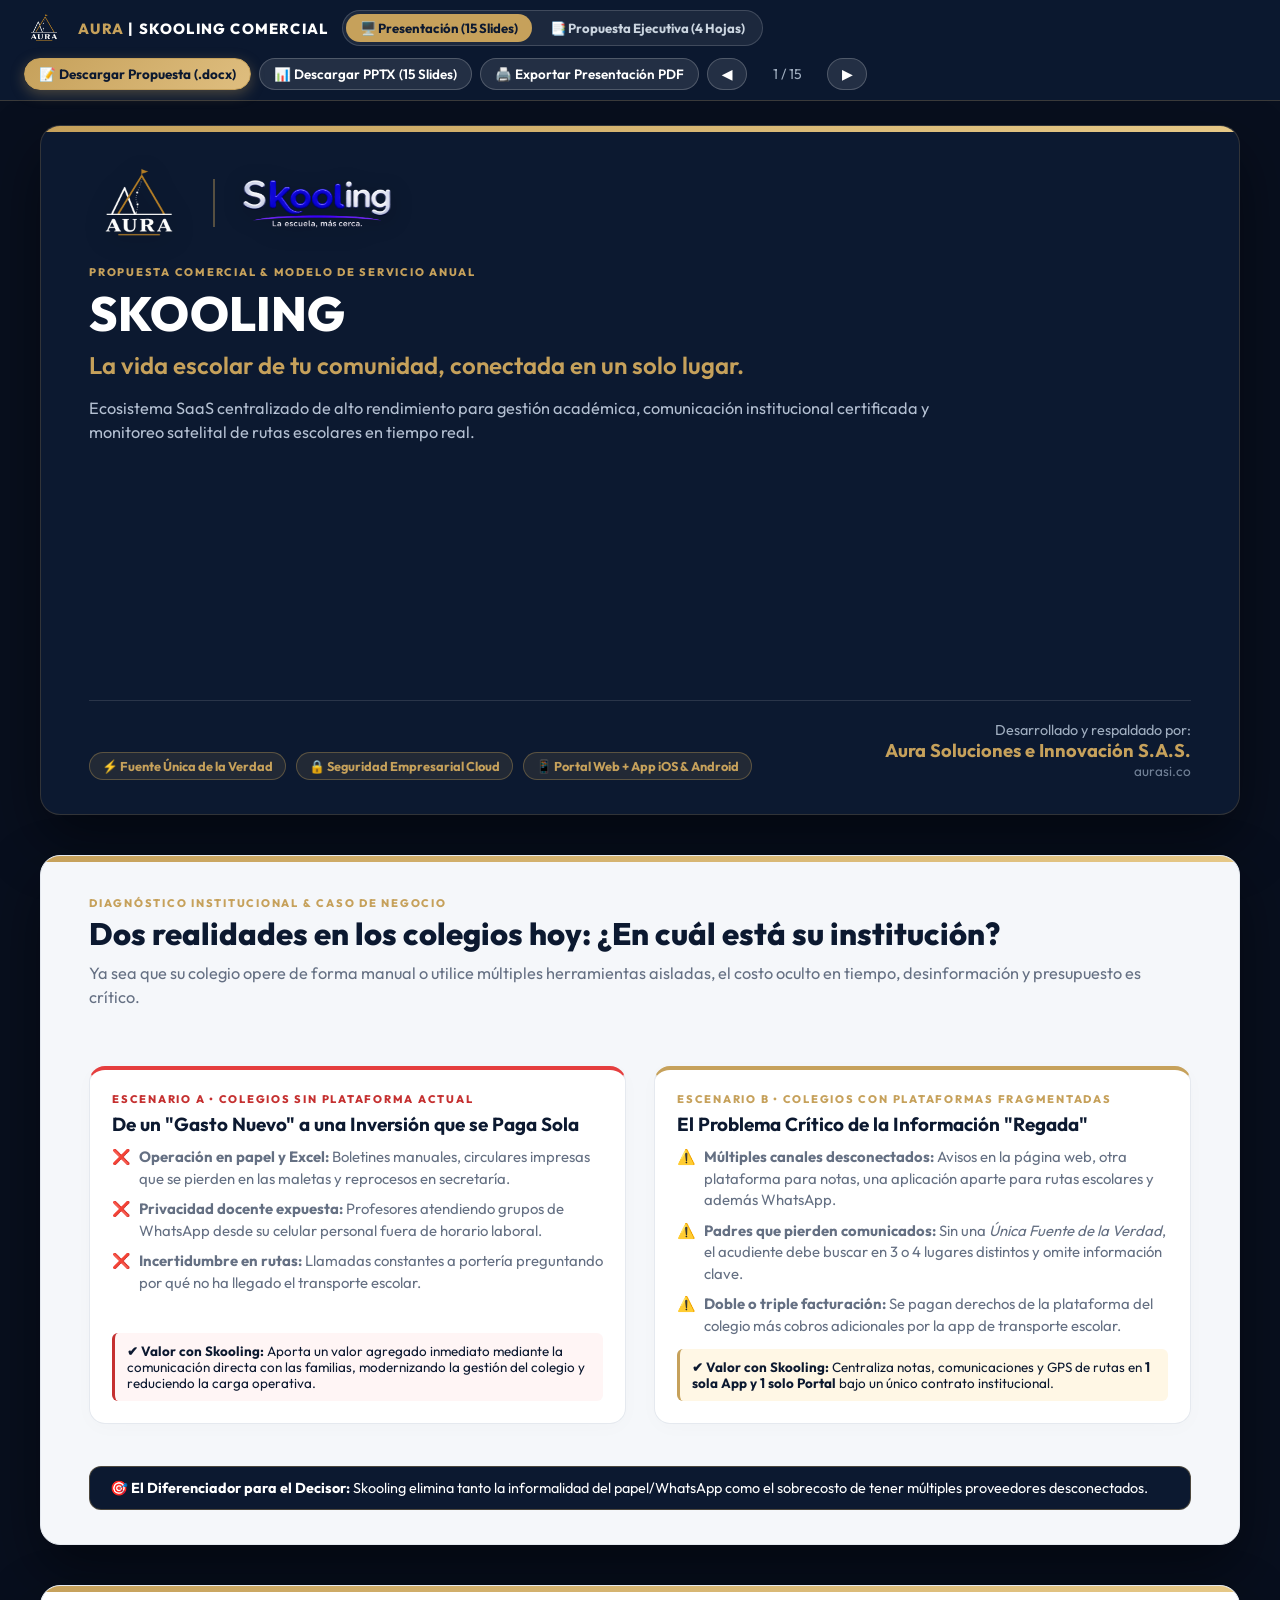
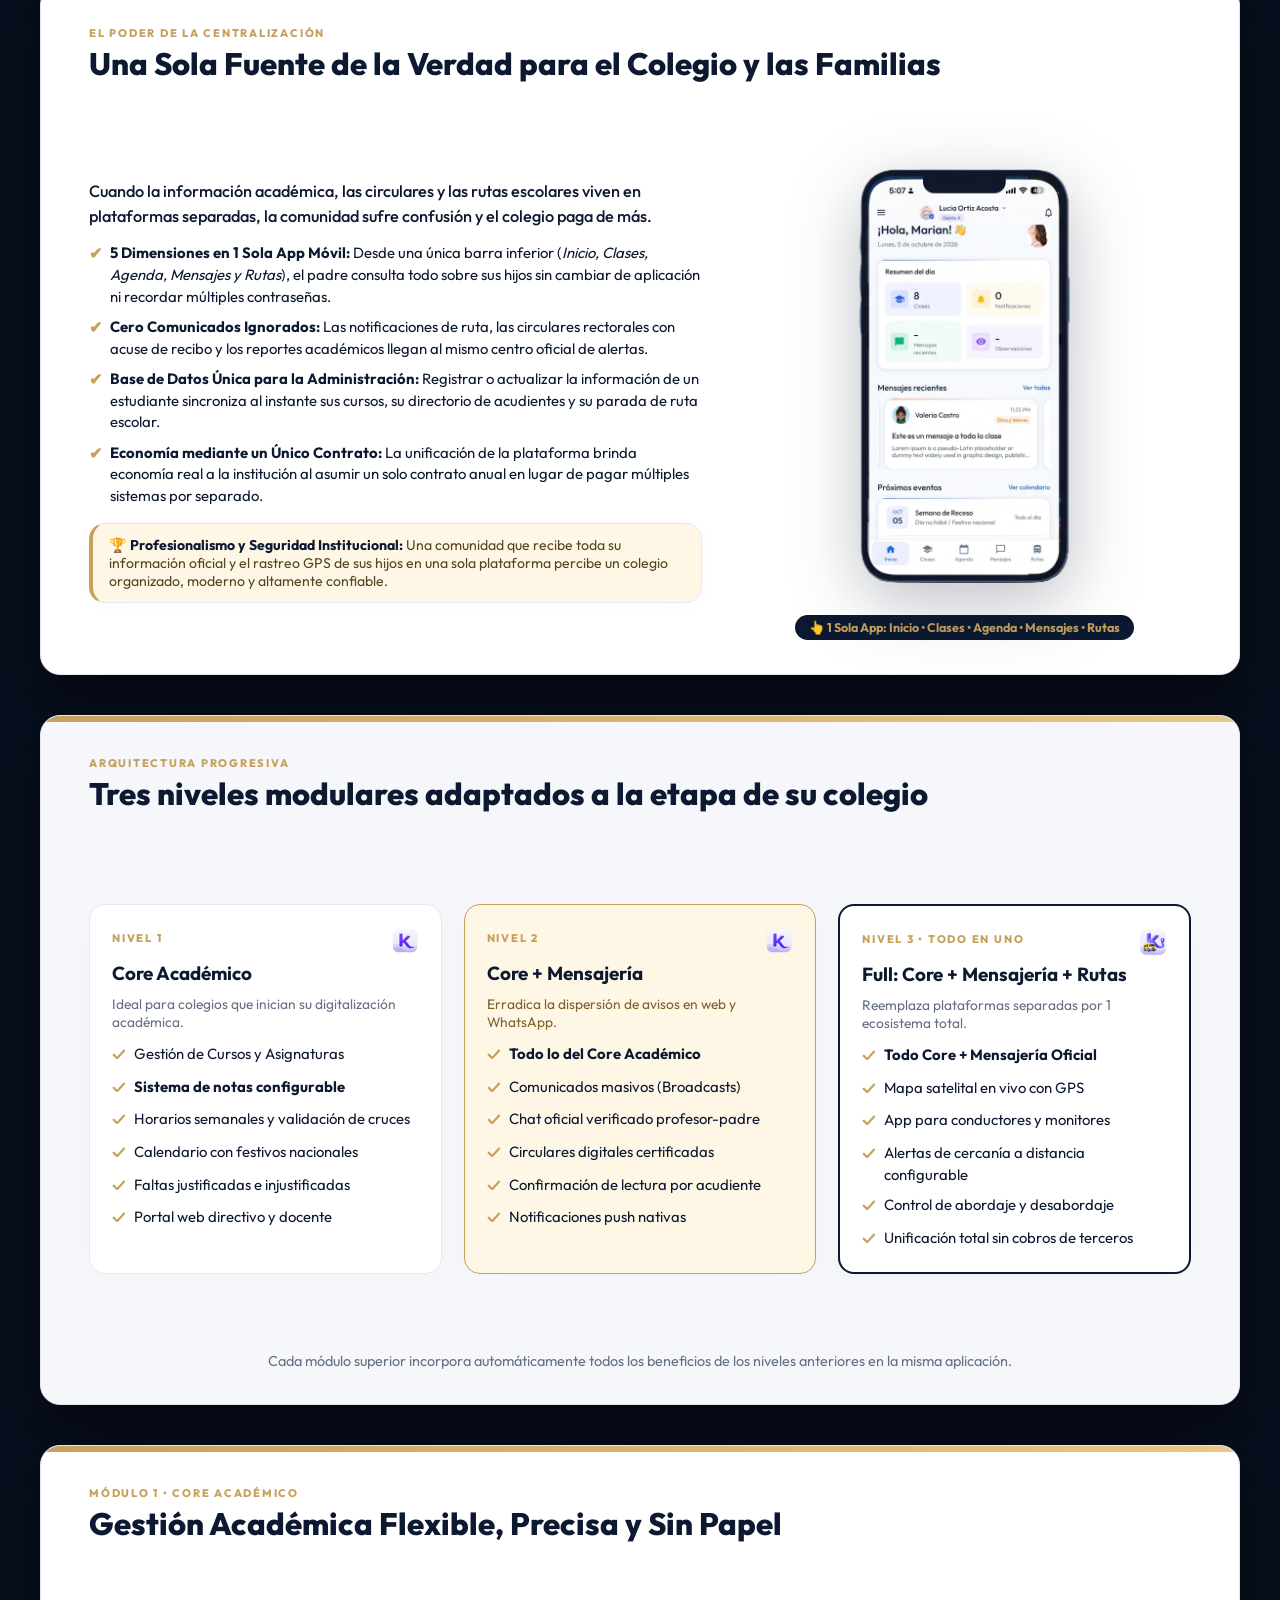
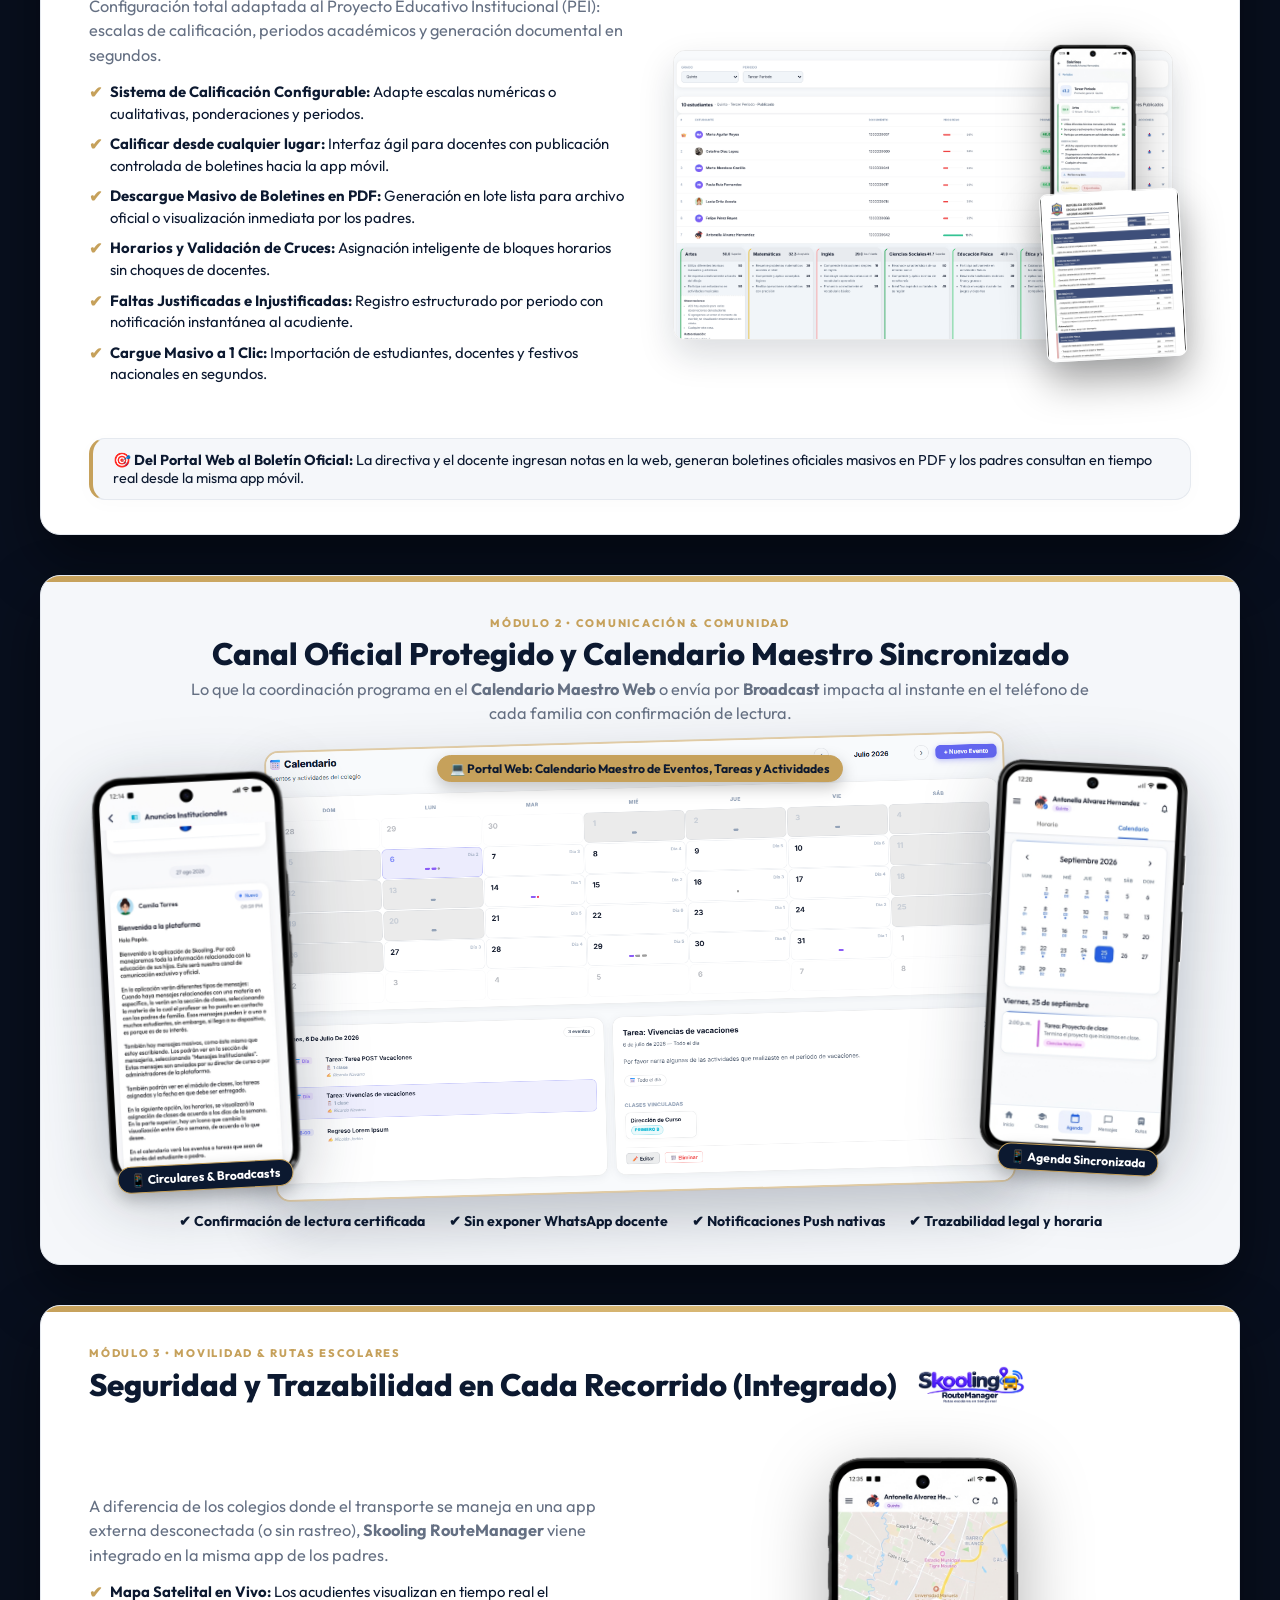
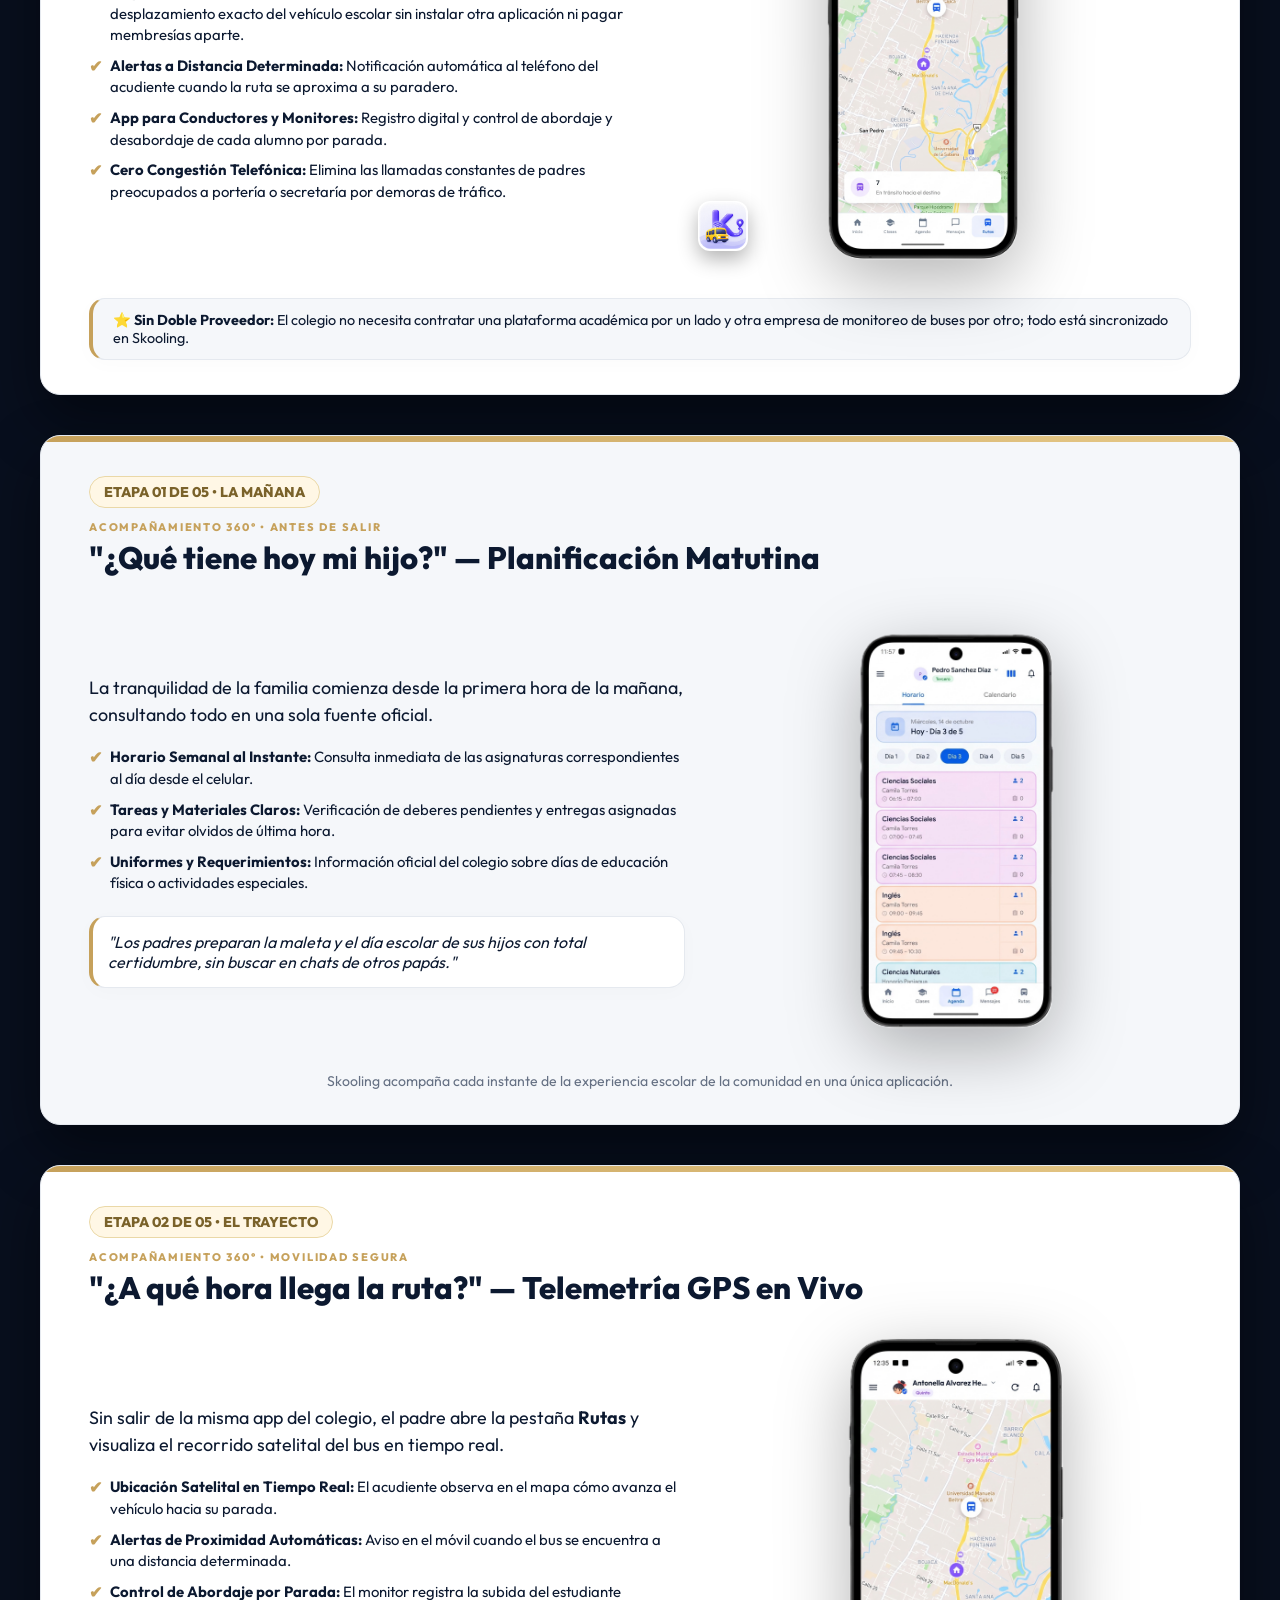
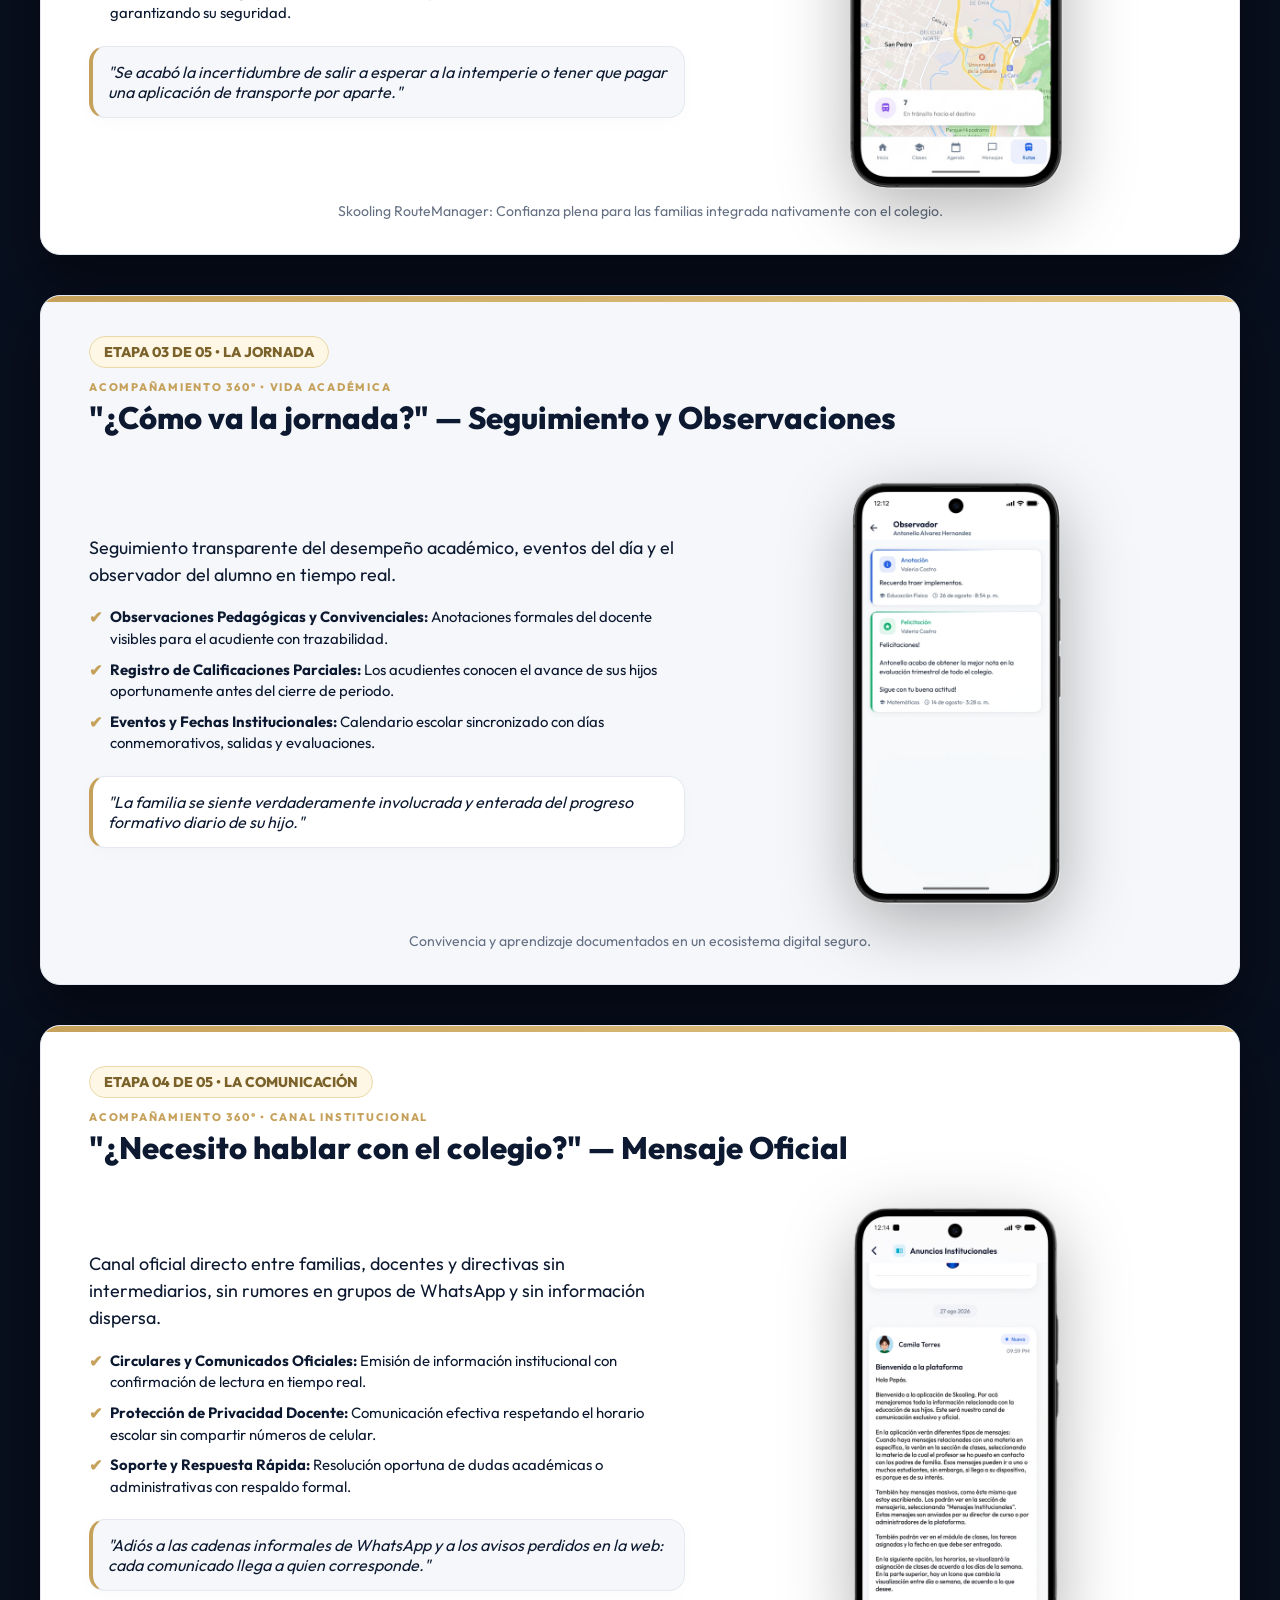
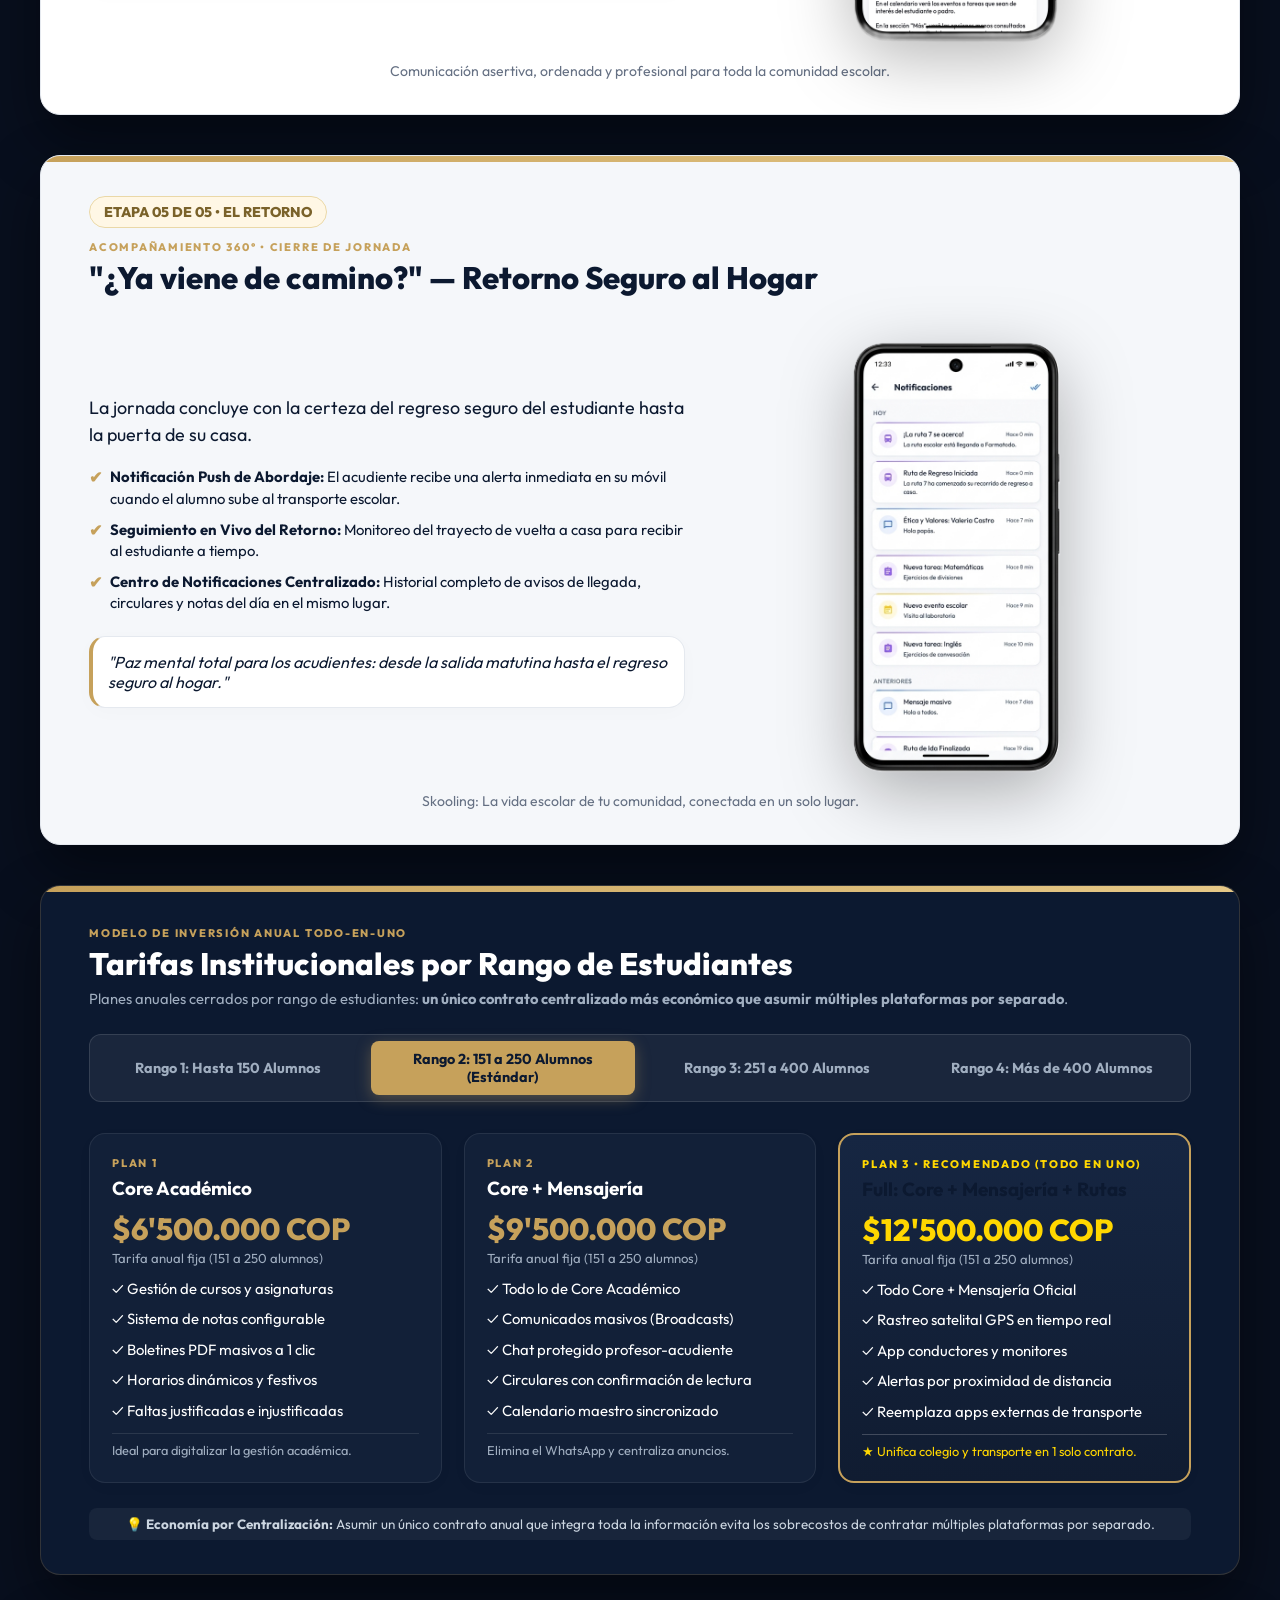
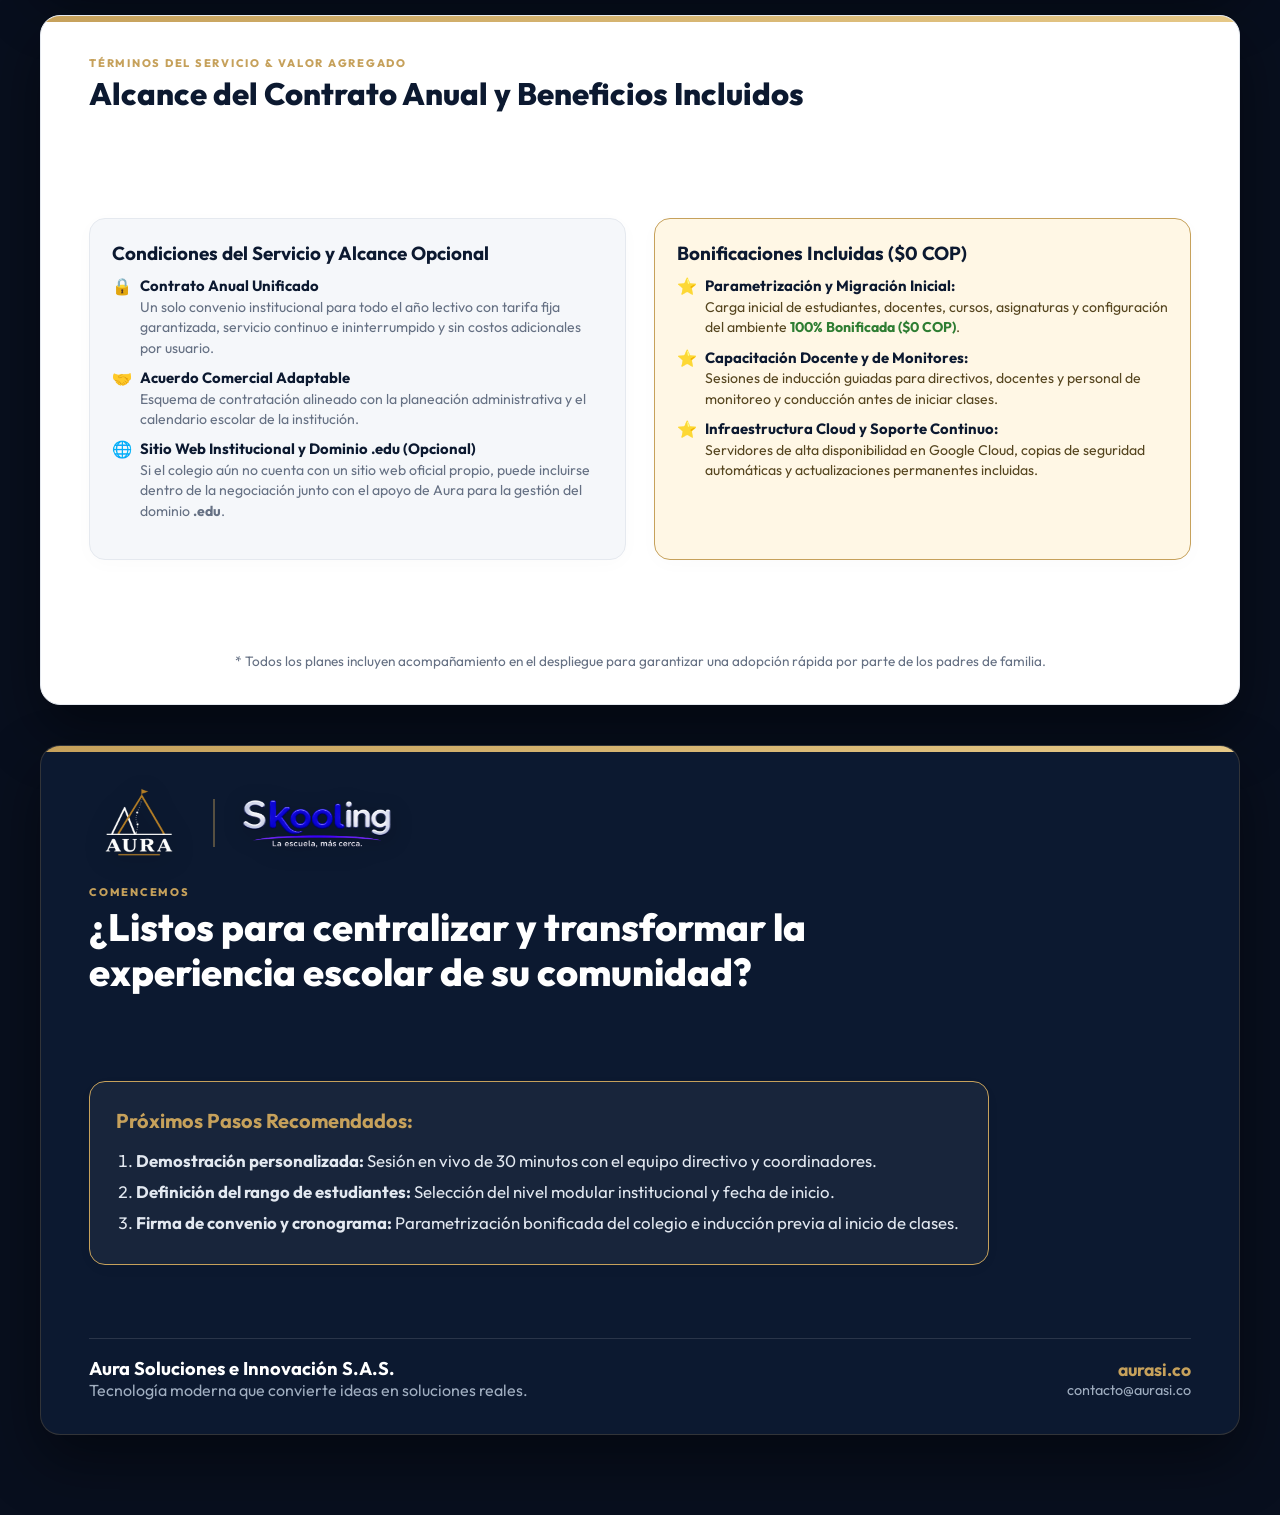
==== commit e0486c9c: "Downloading proposal as docx" ====
--- a/propuesta/index.html
+++ b/propuesta/index.html
@@ -925,7 +925,7 @@
     </div>
 
     <div class="nav-buttons">
-      <button class="btn-ctrl btn-gold" onclick="exportProposalPDF()" title="Descargar o imprimir la Propuesta Comercial resumida de 4 hojas">📄 Descargar Propuesta (4 Hojas)</button>
+      <a href="Propuesta_Comercial_Skooling_Aura.docx" download="Propuesta_Comercial_Skooling_Aura.docx" class="btn-ctrl btn-gold" title="Descargar la Propuesta Comercial en formato Microsoft Word (.docx) editable">📝 Descargar Propuesta (.docx)</a>
       <a href="Propuesta_Comercial_Skooling_Aura.pptx" download="Propuesta_Comercial_Skooling_Aura.pptx" class="btn-ctrl" title="Descargar las 15 diapositivas en formato PowerPoint (.pptx)">📊 Descargar PPTX (15 Slides)</a>
       <button class="btn-ctrl" onclick="exportDeckPDF()" title="Exportar las 15 diapositivas completas en PDF formato 16:9">🖨️ Exportar Presentación PDF</button>
       <span class="deck-nav-controls" style="display: inline-flex; align-items: center; gap: 6px;">
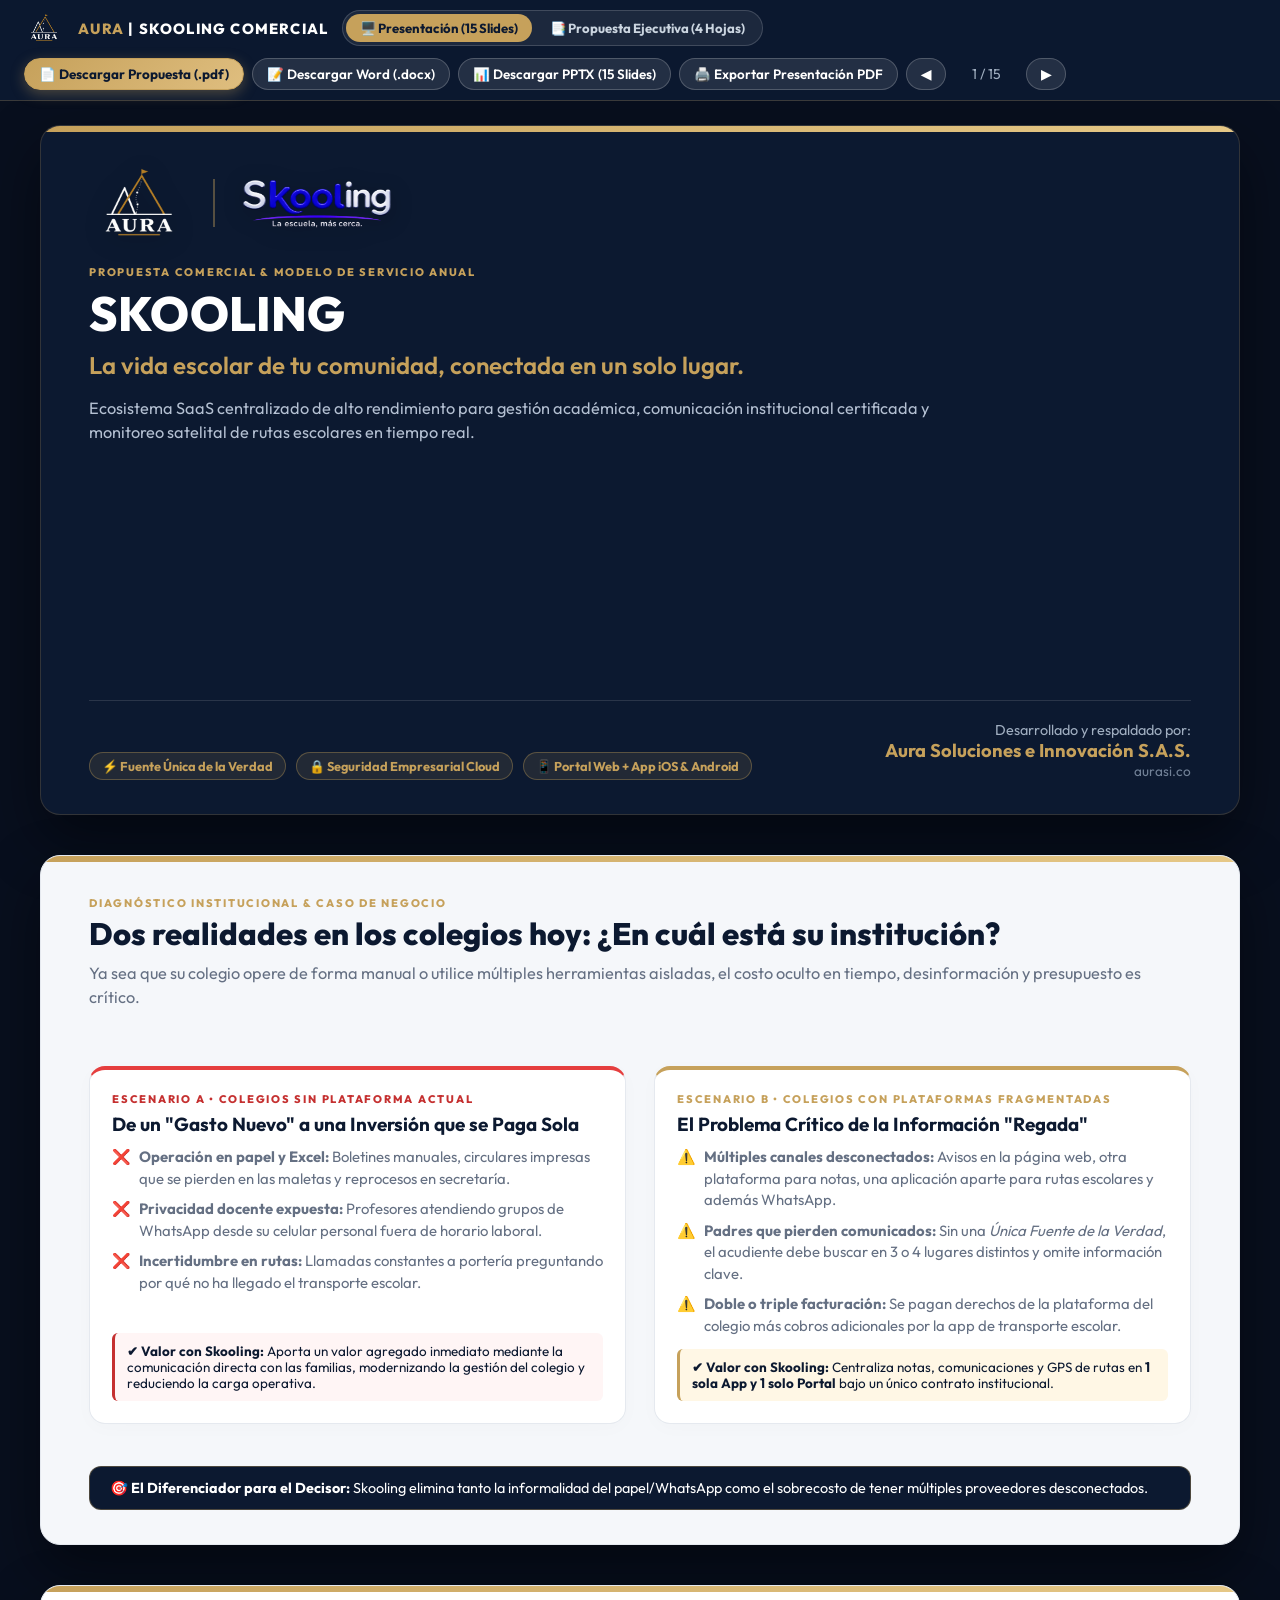
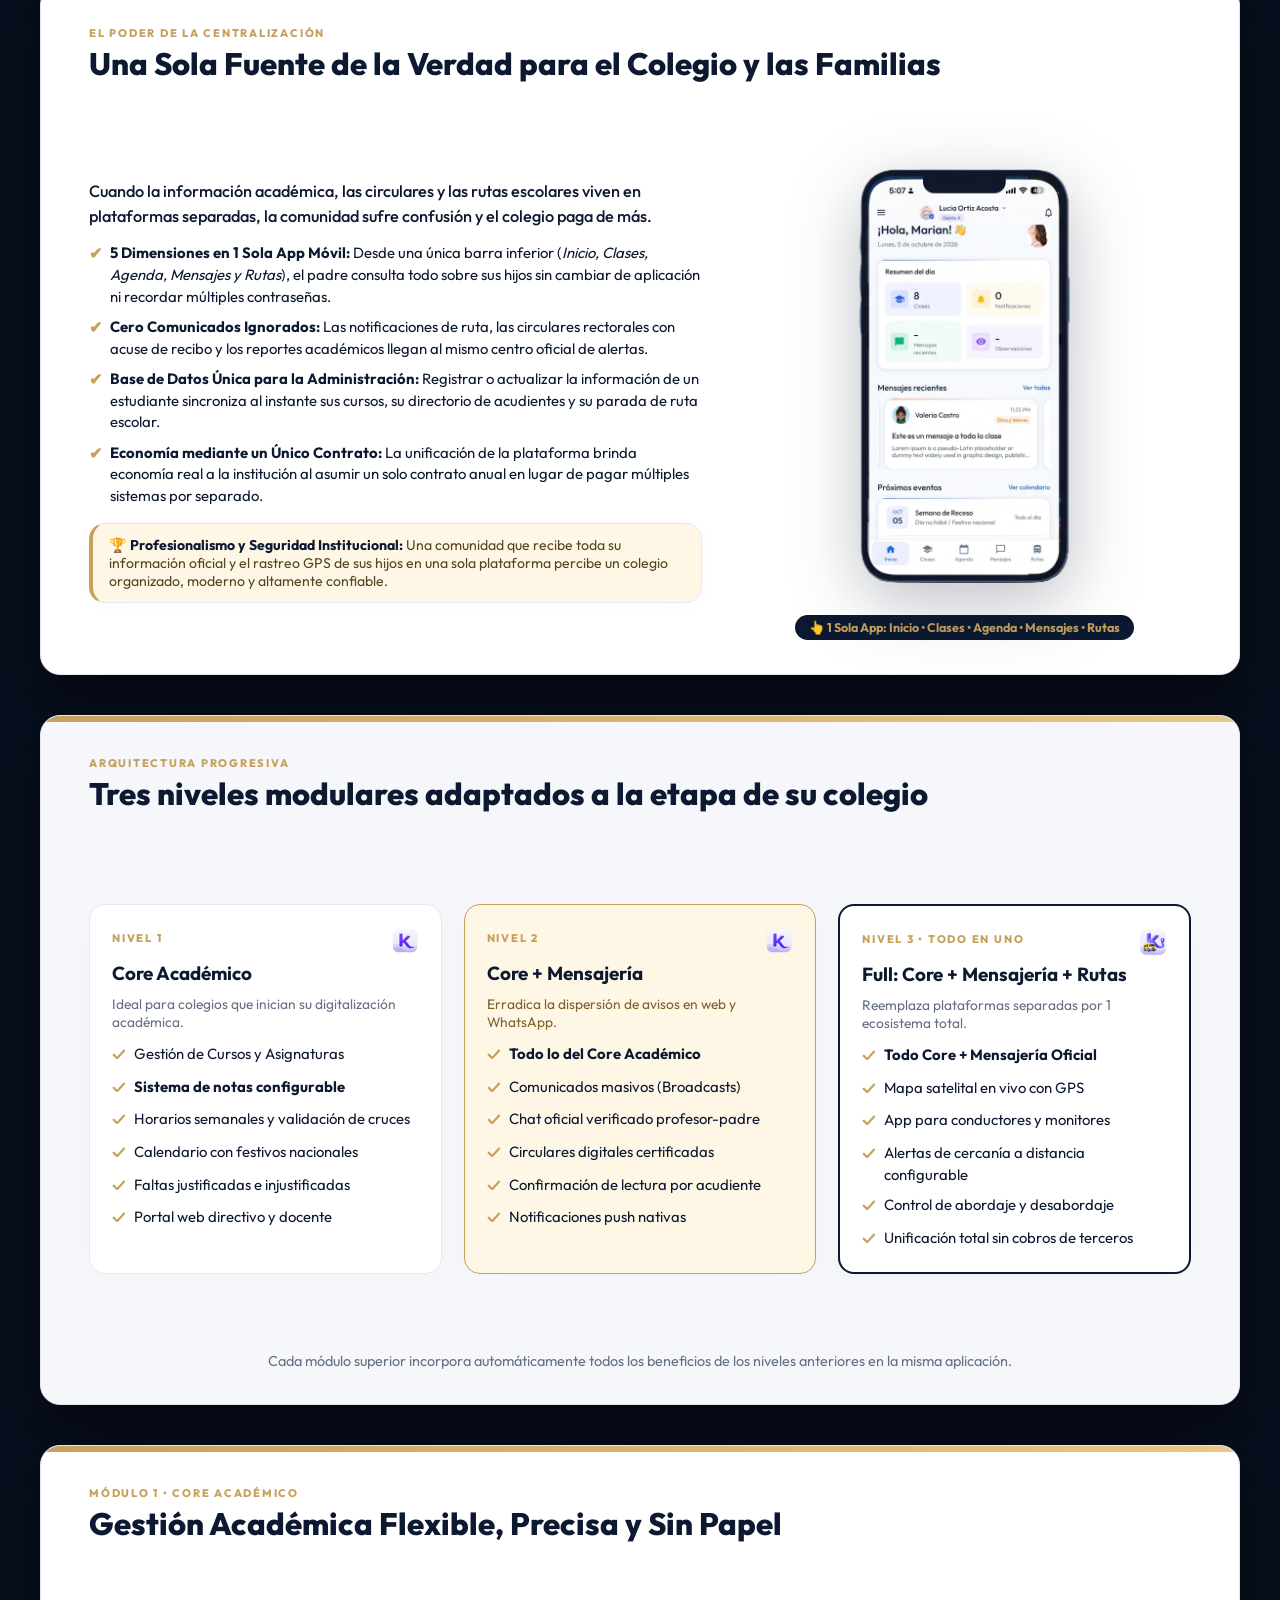
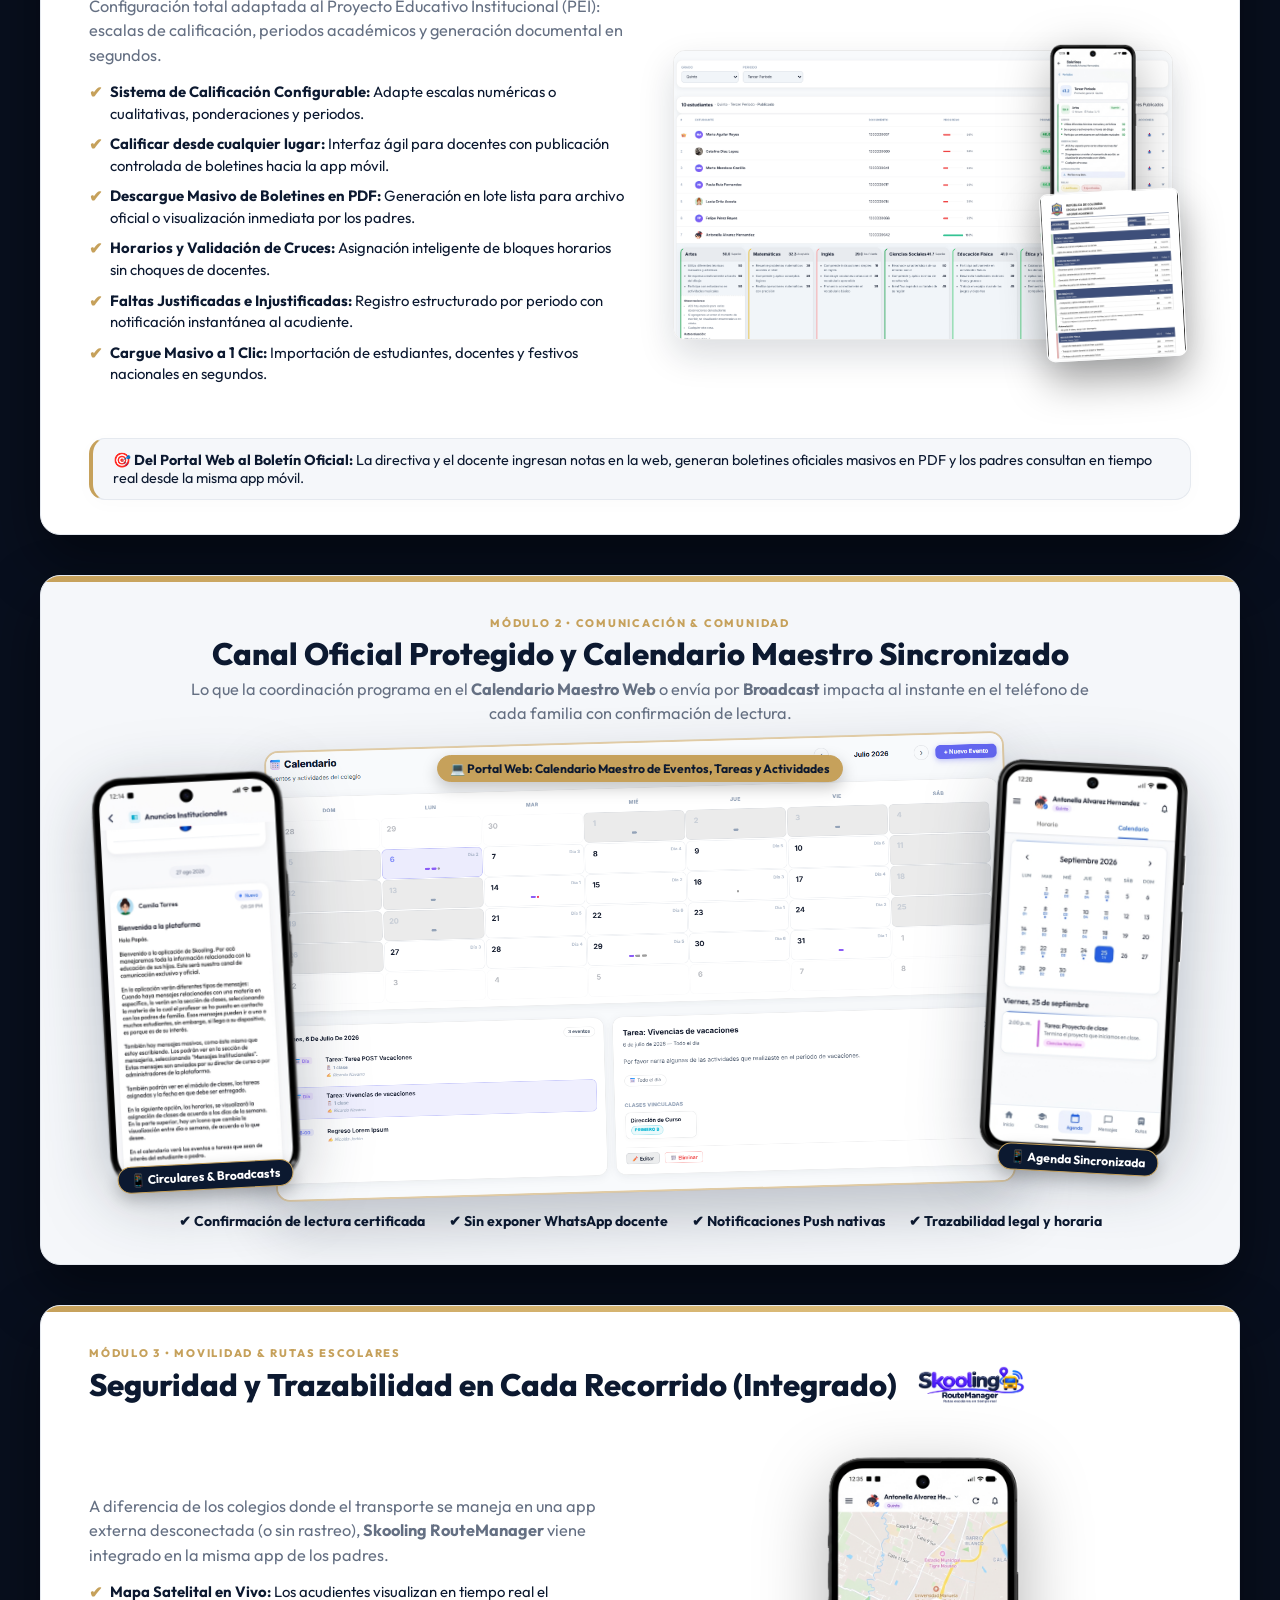
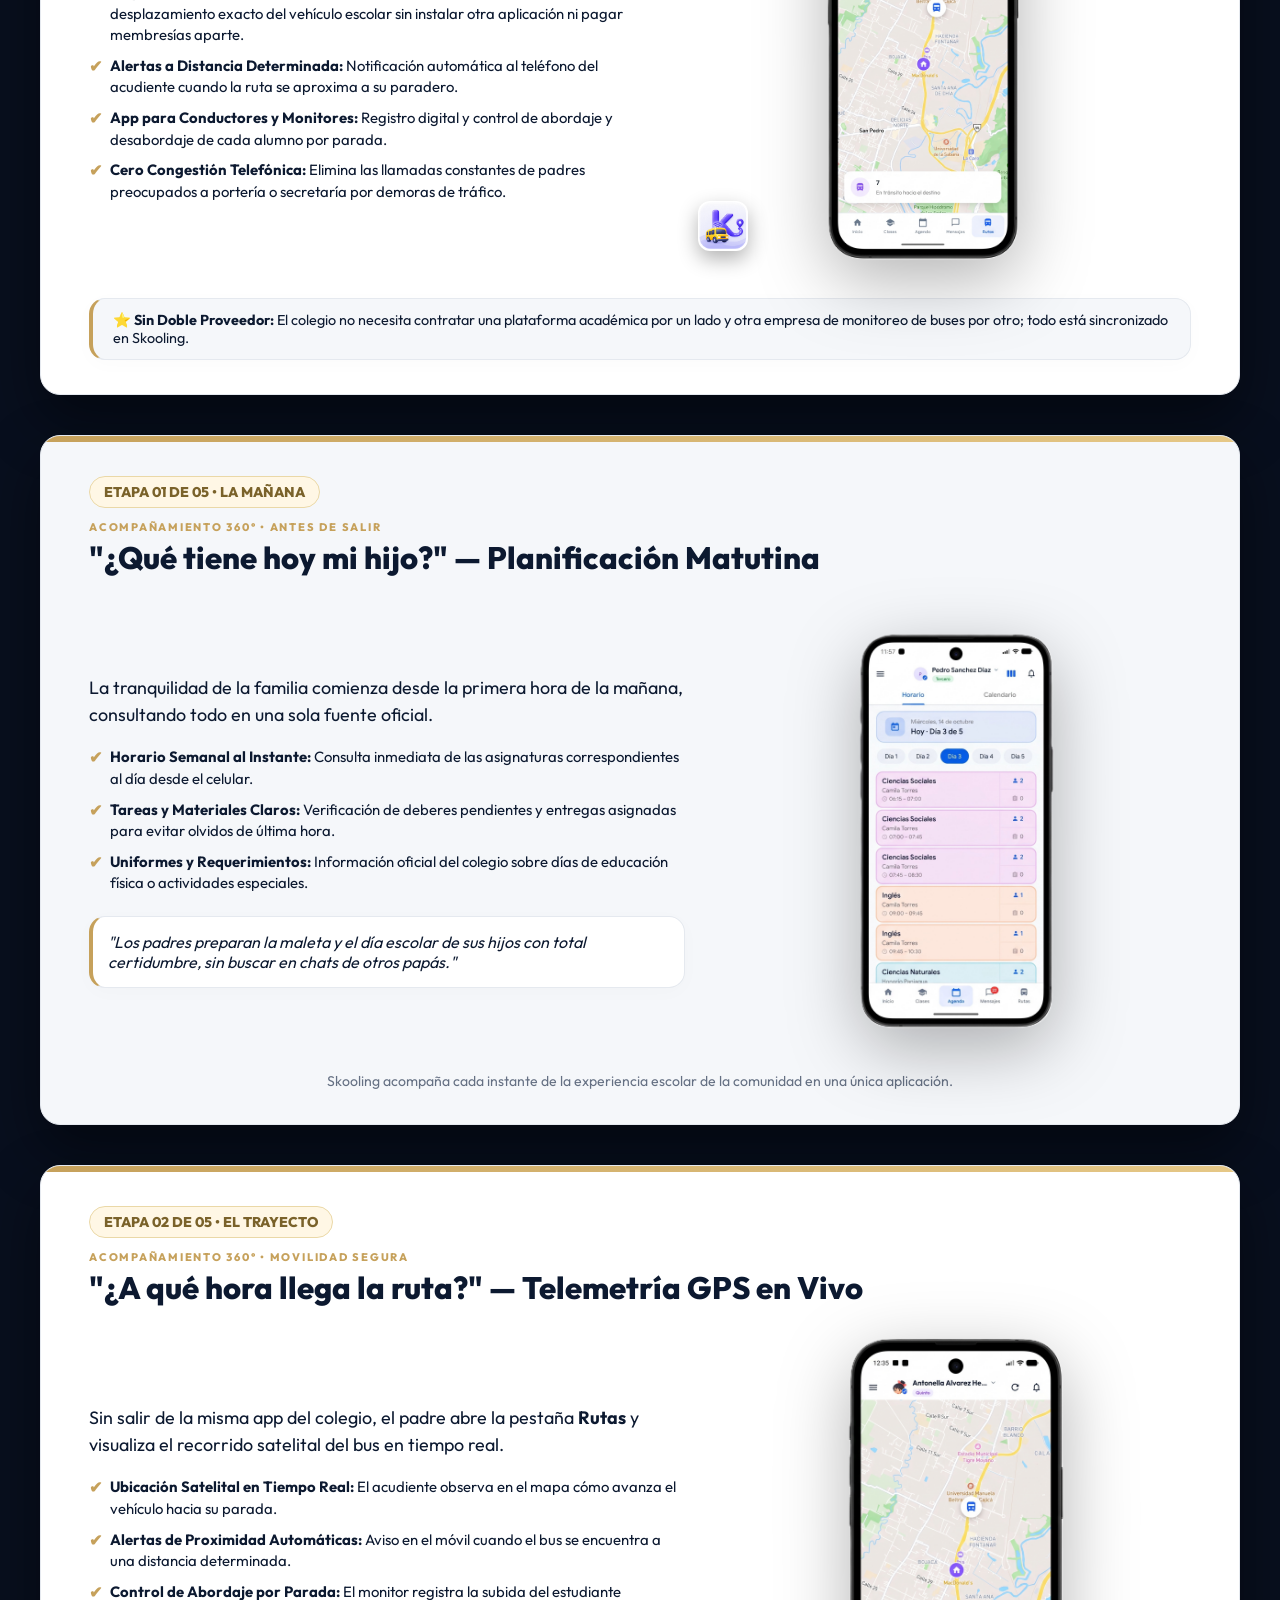
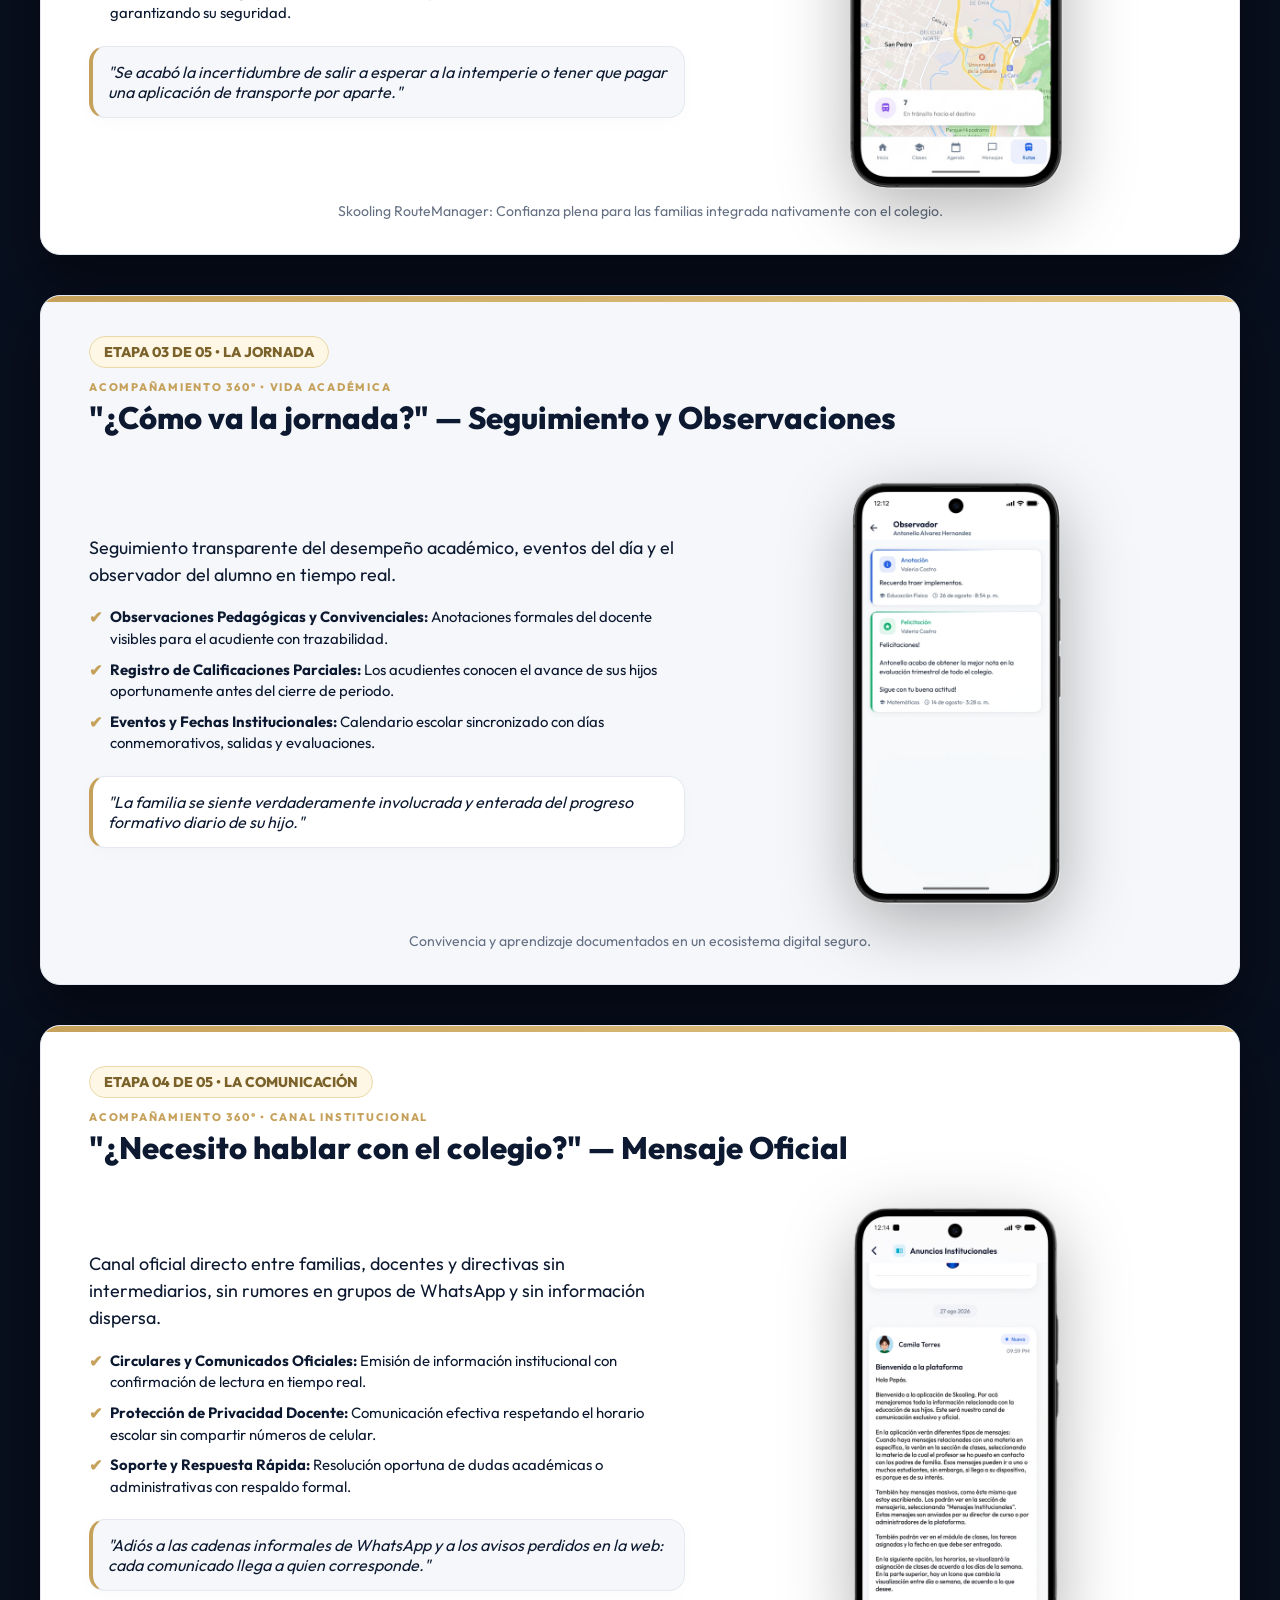
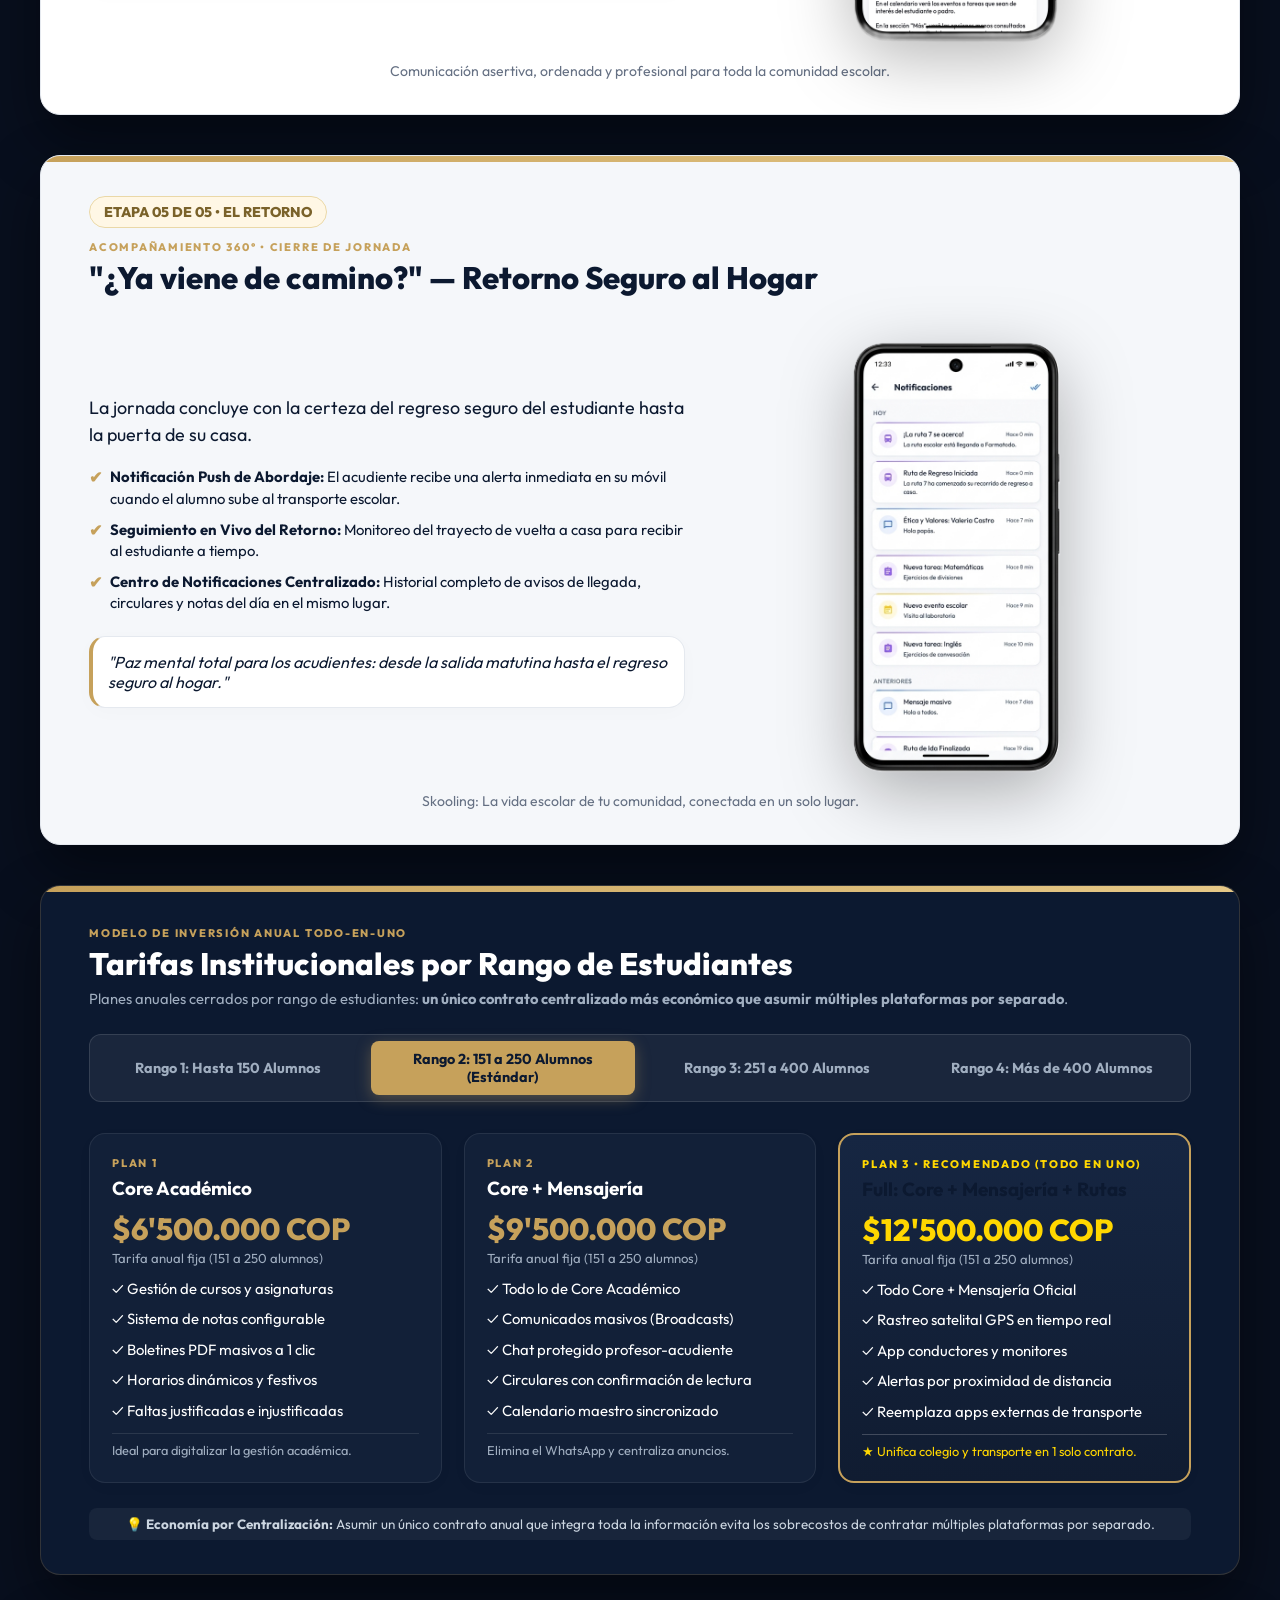
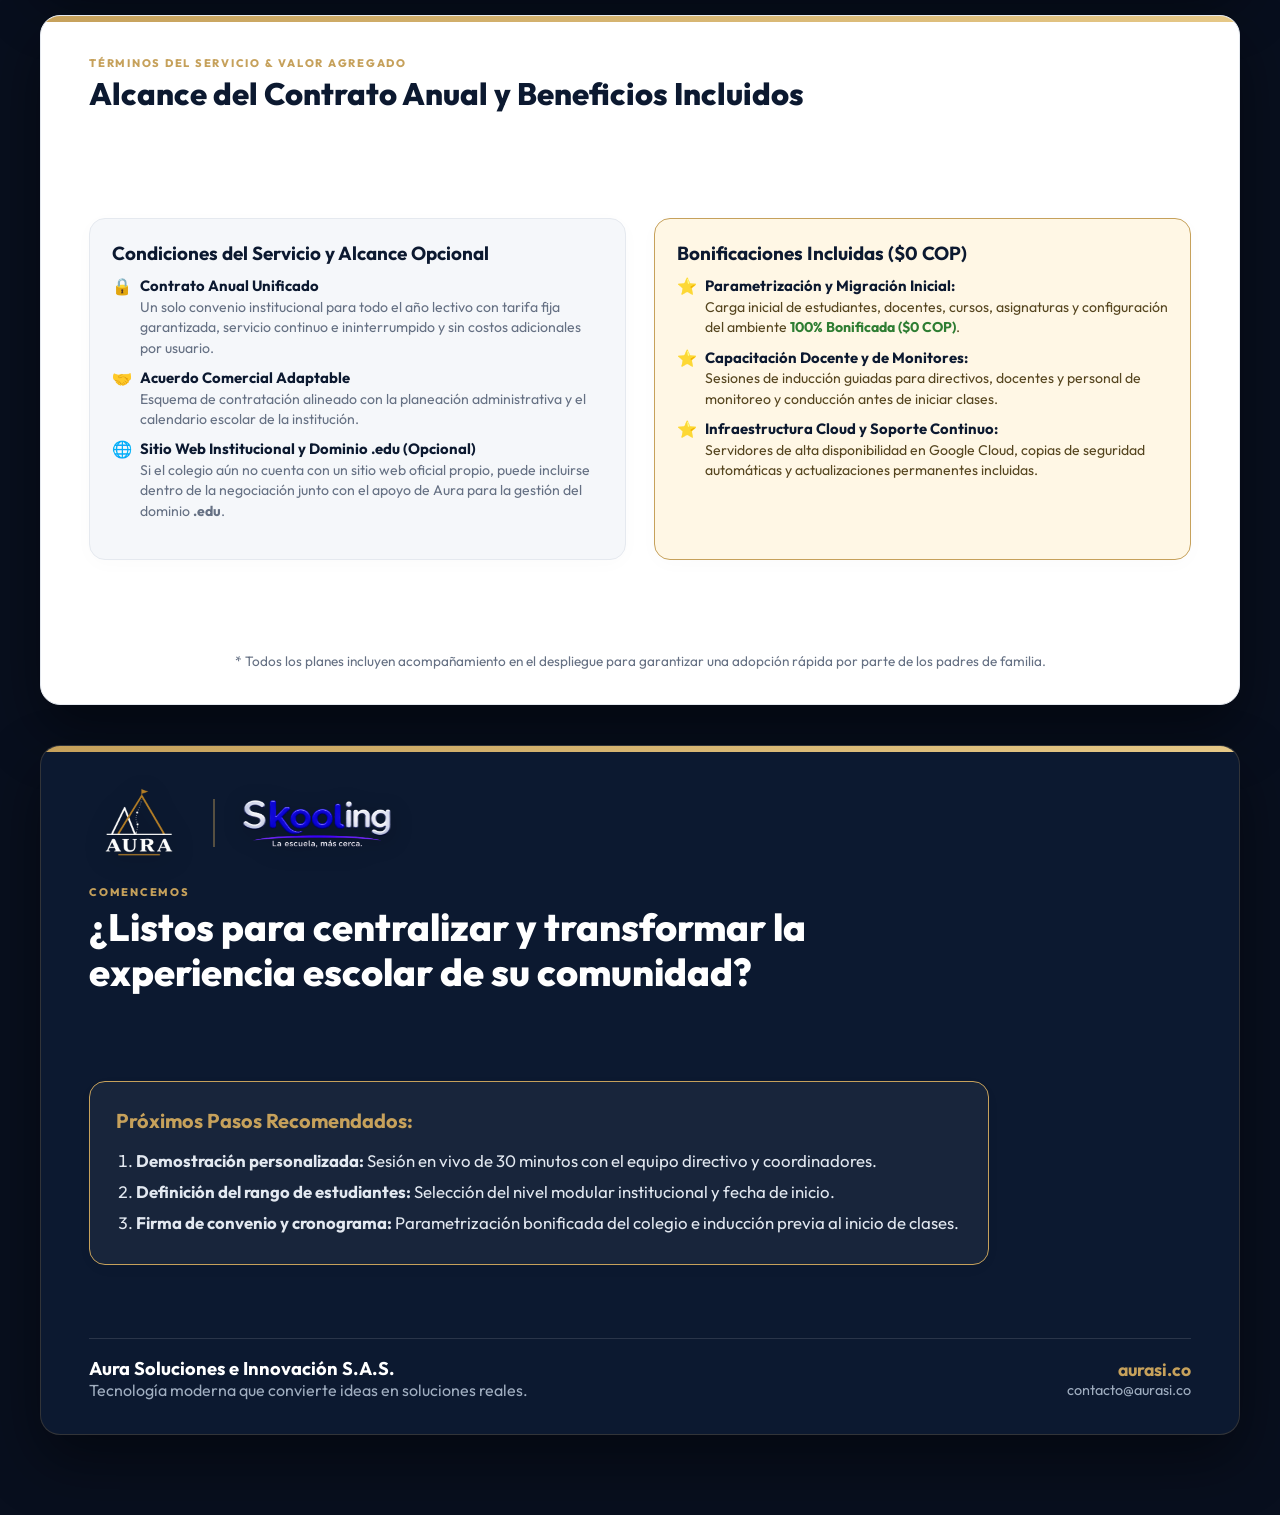
==== commit ce5e9629: "Embed official PDF proposal in propuesta view" ====
--- a/propuesta/index.html
+++ b/propuesta/index.html
@@ -547,15 +547,15 @@
     }
 
     /* ===================================================================== */
-    /* PROPUESTA COMERCIAL EJECUTIVA (4 HOJAS IMPRIMIBLES)                   */
+    /* PROPUESTA COMERCIAL EJECUTIVA (VISOR PDF EMBEBIDO)                    */
     /* ===================================================================== */
     .proposal-container {
       width: 100%;
-      max-width: 880px;
-      padding: 28px 20px 80px;
+      max-width: 980px;
+      padding: 24px 20px 48px;
       display: none;
       flex-direction: column;
-      gap: 32px;
+      gap: 16px;
       align-items: center;
     }
 
@@ -563,19 +563,70 @@
       display: flex;
     }
 
-    .proposal-page {
-      width: 8.5in;
-      min-height: 10.5in;
-      background: #FFFFFF;
-      color: var(--text-main);
-      border-radius: 10px;
+    .pdf-toolbar {
+      width: 100%;
+      display: flex;
+      justify-content: space-between;
+      align-items: center;
+      flex-wrap: wrap;
+      gap: 12px;
+      background: rgba(255, 255, 255, 0.06);
+      border: 1px solid rgba(198, 161, 91, 0.28);
+      border-radius: 12px;
+      padding: 12px 18px;
+      color: white;
+    }
+
+    .pdf-toolbar-info {
+      display: flex;
+      flex-direction: column;
+      gap: 2px;
+    }
+
+    .pdf-toolbar-info strong {
+      font-size: 0.95rem;
+      color: white;
+    }
+
+    .pdf-toolbar-info span {
+      font-size: 0.78rem;
+      color: #A0AEC0;
+    }
+
+    .pdf-toolbar-actions {
+      display: flex;
+      align-items: center;
+      gap: 8px;
+      flex-wrap: wrap;
+    }
+
+    .pdf-viewer-frame {
+      width: 100%;
+      height: calc(100vh - 170px);
+      min-height: 760px;
+      background: #1A2438;
+      border-radius: 12px;
+      border: 1px solid rgba(198, 161, 91, 0.25);
       box-shadow: 0 20px 50px rgba(0, 0, 0, 0.45);
+      overflow: hidden;
+    }
+
+    .pdf-viewer-frame object,
+    .pdf-viewer-frame iframe {
+      width: 100%;
+      height: 100%;
+      border: none;
+      display: block;
+    }
+
+    .pdf-fallback {
+      padding: 48px 24px;
+      text-align: center;
+      color: #CBD5E0;
       display: flex;
       flex-direction: column;
-      justify-content: space-between;
-      position: relative;
-      overflow: hidden;
-      border: 1px solid var(--line);
+      align-items: center;
+      gap: 14px;
     }
 
     .prop-top-bar {
@@ -925,7 +976,8 @@
     </div>
 
     <div class="nav-buttons">
-      <a href="Propuesta_Comercial_Skooling_Aura.docx" download="Propuesta_Comercial_Skooling_Aura.docx" class="btn-ctrl btn-gold" title="Descargar la Propuesta Comercial en formato Microsoft Word (.docx) editable">📝 Descargar Propuesta (.docx)</a>
+      <a href="Propuesta_Comercial_Skooling_Aura.pdf" download="Propuesta_Comercial_Skooling_Aura.pdf" class="btn-ctrl btn-gold" title="Descargar la Propuesta Comercial en formato PDF listo para enviar">📄 Descargar Propuesta (.pdf)</a>
+      <a href="Propuesta_Comercial_Skooling_Aura.docx" download="Propuesta_Comercial_Skooling_Aura.docx" class="btn-ctrl" title="Descargar la Propuesta Comercial en formato Microsoft Word (.docx) editable">📝 Descargar Word (.docx)</a>
       <a href="Propuesta_Comercial_Skooling_Aura.pptx" download="Propuesta_Comercial_Skooling_Aura.pptx" class="btn-ctrl" title="Descargar las 15 diapositivas en formato PowerPoint (.pptx)">📊 Descargar PPTX (15 Slides)</a>
       <button class="btn-ctrl" onclick="exportDeckPDF()" title="Exportar las 15 diapositivas completas en PDF formato 16:9">🖨️ Exportar Presentación PDF</button>
       <span class="deck-nav-controls" style="display: inline-flex; align-items: center; gap: 6px;">
@@ -1698,547 +1750,31 @@
   <!-- ===================================================================== -->
   <!-- CONTENEDOR 2: PROPUESTA COMERCIAL EJECUTIVA IMPRIMIBLE (4 HOJAS)      -->
   <!-- ===================================================================== -->
+  <!-- CONTENEDOR 2: PROPUESTA EJECUTIVA (PDF EMBEBIDO)                      -->
+  <!-- ===================================================================== -->
   <div class="proposal-container" id="proposalView">
-
-    <!-- =================================================================== -->
-    <!-- HOJA 1 DE 4: CASO DE NEGOCIO Y BENEFICIOS DE LA CENTRALIZACIÓN      -->
-    <!-- =================================================================== -->
-    <article class="proposal-page" id="prop-page-1">
-      <div class="prop-top-bar"></div>
-      <div class="prop-body">
-        <div>
-          <!-- Encabezado Corporativo -->
-          <div class="prop-header">
-            <div class="prop-header-logos">
-              <img src="presentation_assets/Mountain_3.png" alt="Aura" class="aura-h">
-              <div style="width: 1px; height: 32px; background: #CBD5E0;"></div>
-              <img src="presentation_assets/logo-full-Route.png" alt="Skooling" class="skooling-h">
-            </div>
-            <div class="prop-doc-meta">
-              <strong>Propuesta Comercial Ejecutiva</strong><br>
-              Dirigido a: Rectoría, Junta Directiva y Dirección Administrativa<br>
-              Respaldado por: Aura Soluciones e Innovación S.A.S. (aurasi.co)
-            </div>
-          </div>
-
-          <!-- Banner Principal -->
-          <div class="prop-hero-banner" style="margin-top: 6px;">
-            <span style="color: var(--accent-primary); font-size: 0.7rem; font-weight: 800; letter-spacing: 0.12em; text-transform: uppercase;">Ecosistema Educativo SaaS Todo-en-Uno</span>
-            <h1>SKOOLING: La vida escolar de su comunidad, centralizada en un solo lugar</h1>
-            <p>
-              Plataforma integral en la nube que unifica la <strong>gestión académica</strong>, la <strong>comunicación institucional certificada</strong> y el <strong>monitoreo satelital de rutas escolares (GPS)</strong> en un único Portal Web Directivo/Docente y una única App Móvil para las familias.
-            </p>
-          </div>
-
-          <!-- Sección 1: El Valor para el Decisor según su Escenario Actual -->
-          <div style="margin-top: 8px;">
-            <div class="prop-section-title">
-              1. Caso de Negocio para el Decisor: Dos Realidades Institucionales
-              <span>VALOR Y BENEFICIO INSTITUCIONAL</span>
-            </div>
-            <div class="prop-grid-2">
-              <div class="prop-box">
-                <h3 style="color: #B91C1C;">A. Si su colegio aún no tiene plataforma digital</h3>
-                <p style="margin-bottom: 4px;">
-                  Para una institución que opera con Excel, circulares físicas y grupos de WhatsApp, implementar Skooling <strong>no es un gasto adicional, sino una inversión con valor directo</strong>:
-                </p>
-                <ul class="prop-list">
-                  <li><span class="check-icon">✔</span> <div><strong>Valor agregado para la comunidad:</strong> La comunicación directa y oportuna entre la institución y las familias en todos los aspectos de la jornada se reconoce definitivamente como un sello de calidad para el colegio.</div></li>
-                  <li><span class="check-icon">✔</span> <div><strong>Ahorro operativo y cero papel:</strong> Automatiza boletines en PDF, horarios, control de asistencia y comunicados en segundos.</div></li>
-                  <li><span class="check-icon">✔</span> <div><strong>Protección laboral docente:</strong> Elimina el uso del WhatsApp personal de los profesores fuera del horario laboral.</div></li>
-                  <li><span class="check-icon">✔</span> <div><strong>Adopción progresiva:</strong> Permite iniciar desde el Nivel 1 (Core Académico) con una inversión anual ajustada.</div></li>
-                </ul>
-              </div>
-
-              <div class="prop-box gold">
-                <h3 style="color: var(--text-main);">B. Si su colegio hoy usa plataformas fragmentadas</h3>
-                <p style="margin-bottom: 4px;">
-                  Muchos colegios sufren hoy la dispersión tecnológica: publican avisos en su sitio web, usan otra plataforma para notas, contratan una aplicación externa para rutas escolares y aun así envían mensajes por WhatsApp:
-                </p>
-                <ul class="prop-list">
-                  <li><span class="check-icon">✔</span> <div><strong>Fin a la información "regada":</strong> Cuando un padre debe revisar 3 o 4 fuentes distintas, termina perdiendo comunicados importantes. Skooling crea una <strong>Única Fuente de la Verdad</strong>.</div></li>
-                  <li><span class="check-icon">✔</span> <div><strong>1 Sola App para Académico + Transporte:</strong> La plataforma del colegio por fin integra en vivo la ubicación GPS de la ruta escolar.</div></li>
-                  <li><span class="check-icon">✔</span> <div><strong>Economía en un único contrato:</strong> Unificar la operación en una sola plataforma evita pagar licencias y cobros separados a múltiples proveedores.</div></li>
-                </ul>
-              </div>
-            </div>
-          </div>
-
-          <!-- Sección 2: Tabla Comparativa de Impacto -->
-          <div style="margin-top: 8px;">
-            <div class="prop-section-title">
-              2. Comparativa de Impacto Operativo, Comunicacional y Financiero
-              <span>DIAGNÓSTICO COMPARATIVO</span>
-            </div>
-            <table class="prop-table">
-              <thead>
-                <tr>
-                  <th style="width: 22%;">Criterio Evaluado</th>
-                  <th style="width: 25%;">Operación Manual / Tradicional</th>
-                  <th style="width: 26%;">Sistemas Fragmentados (Múltiples Apps)</th>
-                  <th style="width: 27%; background: #1E3254; color: #FFD700;">Ecosistema Centralizado SKOOLING</th>
-                </tr>
-              </thead>
-              <tbody>
-                <tr>
-                  <td><strong>Fuente de Información para Padres</strong></td>
-                  <td>Agenda de papel, llamadas a secretaría y rumores en grupos de WhatsApp.</td>
-                  <td>Información "regada" entre página web, plataforma de notas, app de transporte y WhatsApp.</td>
-                  <td style="background: var(--gold-light); font-weight: 600;">1 Sola App oficial con todo: Clases, Agenda, Boletines, Mensajes y Rutas.</td>
-                </tr>
-                <tr>
-                  <td><strong>Monitoreo de Rutas Escolares</strong></td>
-                  <td>Incertidumbre total; llamadas constantes a portería por retrasos.</td>
-                  <td>Desconectado del sistema del colegio; requiere contratar otra aplicación externa por aparte.</td>
-                  <td style="background: var(--gold-light); font-weight: 600;">Integrado nativamente con mapa GPS en vivo y alertas de cercanía.</td>
-                </tr>
-                <tr>
-                  <td><strong>Efectividad en Comunicaciones</strong></td>
-                  <td>Circulares impresas extraviadas; sin certeza de quién leyó el aviso.</td>
-                  <td>Los padres omiten anuncios por fatiga digital al tener múltiples canales y claves.</td>
-                  <td style="background: var(--gold-light); font-weight: 600;">Broadcasts oficiales con notificación Push y confirmación de lectura.</td>
-                </tr>
-                <tr>
-                  <td><strong>Privacidad y Orden Institucional</strong></td>
-                  <td>Teléfonos personales de docentes expuestos a mensajes a deshoras.</td>
-                  <td>Experiencia inconsistente; a pesar de pagar software se sigue usando WhatsApp.</td>
-                  <td style="background: var(--gold-light); font-weight: 600;">Canal institucional 100% blindado, trazable y de alto prestigio.</td>
-                </tr>
-                <tr class="highlight-row">
-                  <td><strong>Costo Total Anual</strong></td>
-                  <td>Alto costo oculto en papelería, reprocesos y desgaste administrativo.</td>
-                  <td><strong>Sobrecosto elevado:</strong> Doble o triple cobro (Licencia académica + App de rutas aparte).</td>
-                  <td style="background: #FDE68A; font-weight: 800; color: var(--text-main);">1 Único Contrato Anual centralizado, más económico que pagar proveedores separados.</td>
-                </tr>
-              </tbody>
-            </table>
-          </div>
-        </div>
-
-        <!-- Footer Hoja 1 -->
-        <div class="prop-footer">
-          <span><strong>Aura Soluciones e Innovación S.A.S.</strong> • Propuesta Comercial Skooling</span>
-          <span>aurasi.co | contacto@aurasi.co</span>
-          <span><strong>Hoja 1 de 4</strong></span>
-        </div>
+    <div class="pdf-toolbar">
+      <div class="pdf-toolbar-info">
+        <strong>Propuesta Comercial Ejecutiva — Skooling</strong>
+        <span>Documento oficial en PDF sincronizado con la plantilla editable (.docx)</span>
       </div>
-    </article>
-
-    <!-- =================================================================== -->
-    <!-- HOJA 2 DE 4: ALCANCE FUNCIONAL MODULAR Y RECORRIDO 360°             -->
-    <!-- =================================================================== -->
-    <article class="proposal-page" id="prop-page-2">
-      <div class="prop-top-bar"></div>
-      <div class="prop-body">
-        <div>
-          <!-- Encabezado Compacto -->
-          <div class="prop-header">
-            <div class="prop-header-logos">
-              <img src="presentation_assets/Mountain_3.png" alt="Aura" class="aura-h">
-              <div style="width: 1px; height: 32px; background: #CBD5E0;"></div>
-              <img src="presentation_assets/logo-full-Route.png" alt="Skooling" class="skooling-h">
-            </div>
-            <div class="prop-doc-meta">
-              <strong>Alcance Funcional & Ecosistema Unificado</strong><br>
-              Arquitectura Modular Web + Móvil (iOS & Android)
-            </div>
-          </div>
-
-          <!-- Sección 3: Los 3 Niveles Modulares -->
-          <div style="margin-top: 12px;">
-            <div class="prop-section-title">
-              3. Arquitectura Modular Progresiva: Tres Niveles Adaptados al Colegio
-              <span>ALCANCE POR MÓDULO</span>
-            </div>
-            <p style="font-size: 0.78rem; color: var(--text-muted); margin-bottom: 10px;">
-              La institución puede contratar desde la base operativa académica hasta el ecosistema completo todo-en-uno. Cada nivel superior incluye todas las funcionalidades del nivel anterior:
-            </p>
-            <div class="prop-grid-3">
-              <!-- Nivel 1 -->
-              <div class="prop-box">
-                <span style="font-size: 0.68rem; font-weight: 800; color: var(--accent-primary); text-transform: uppercase;">Nivel 1 • Base Digital</span>
-                <h3>Core Académico</h3>
-                <ul class="prop-list" style="margin-top: 6px;">
-                  <li><span class="check-icon">✓</span> Gestión de Cursos y Asignaturas.</li>
-                  <li><span class="check-icon">✓</span> <strong>Sistema de calificación configurable</strong> (escalas, periodos y ponderaciones).</li>
-                  <li><span class="check-icon">✓</span> Generación y descarga masiva de <strong>boletines oficiales en PDF</strong>.</li>
-                  <li><span class="check-icon">✓</span> Horarios semanales con validación automática de cruces docentes.</li>
-                  <li><span class="check-icon">✓</span> Control de asistencia y faltas justificadas/injustificadas.</li>
-                  <li><span class="check-icon">✓</span> Cargue masivo en 1 clic de alumnos, profesores y festivos.</li>
-                </ul>
-              </div>
-
-              <!-- Nivel 2 -->
-              <div class="prop-box gold">
-                <span style="font-size: 0.68rem; font-weight: 800; color: #856404; text-transform: uppercase;">Nivel 2 • Cero WhatsApp</span>
-                <h3>Core + Comunicación Oficial</h3>
-                <ul class="prop-list" style="margin-top: 6px;">
-                  <li><span class="check-icon">✓</span> <strong>Incluye 100% del Core Académico.</strong></li>
-                  <li><span class="check-icon">✓</span> <strong>Circulares digitales (Broadcasts)</strong> masivas o segmentadas por curso.</li>
-                  <li><span class="check-icon">✓</span> <strong>Confirmación de lectura certificada</strong> en tiempo real por cada acudiente.</li>
-                  <li><span class="check-icon">✓</span> Canal de mensajería oficial profesor-padre sin exponer números personales.</li>
-                  <li><span class="check-icon">✓</span> <strong>Calendario Maestro Web</strong> de eventos, tareas y actividades sincronizado con la App.</li>
-                  <li><span class="check-icon">✓</span> Notificaciones Push nativas e ingreso seguro a 1 clic (Google/Apple).</li>
-                </ul>
-              </div>
-
-              <!-- Nivel 3 -->
-              <div class="prop-box dark">
-                <span style="font-size: 0.68rem; font-weight: 800; color: #FFD700; text-transform: uppercase;">Nivel 3 • Unificación Total ★</span>
-                <h3 style="color: white;">Full: Core + Mensajería + Rutas</h3>
-                <ul class="prop-list" style="margin-top: 6px;">
-                  <li><span class="check-icon" style="color: #FFD700;">✓</span> <strong>Incluye Todo Core + Mensajería.</strong></li>
-                  <li><span class="check-icon" style="color: #FFD700;">✓</span> <strong>Skooling RouteManager:</strong> Mapa satelital en vivo con telemetría GPS del bus escolar.</li>
-                  <li><span class="check-icon" style="color: #FFD700;">✓</span> <strong>Alertas automáticas de cercanía</strong> cuando la ruta se aproxima al paradero.</li>
-                  <li><span class="check-icon" style="color: #FFD700;">✓</span> <strong>App para conductores y monitores</strong> con registro de abordaje y desabordaje por parada.</li>
-                  <li><span class="check-icon" style="color: #FFD700;">✓</span> Elimina por completo el pago de apps de transporte externas y las llamadas a portería.</li>
-                </ul>
-              </div>
-            </div>
-          </div>
-
-          <!-- Sección 4: Recorrido 360 en 5 Etapas -->
-          <div style="margin-top: 12px;">
-            <div class="prop-section-title">
-              4. Experiencia 360°: Cómo Skooling Acompaña Cada Momento de la Jornada
-              <span>1 SOLA APP PARA EL PADRE</span>
-            </div>
-            <div class="prop-journey-strip">
-              <div class="prop-journey-step">
-                <strong>01. La Mañana</strong>
-                <p>El padre consulta en la App el horario del día, uniforme, tareas y materiales antes de salir de casa.</p>
-              </div>
-              <div class="prop-journey-step">
-                <strong>02. El Trayecto</strong>
-                <p>Observa en el mapa GPS por dónde viene la ruta escolar y recibe alerta cuando está cerca del paradero.</p>
-              </div>
-              <div class="prop-journey-step">
-                <strong>03. En el Colegio</strong>
-                <p>Docentes registran asistencia, calificaciones parciales y anotaciones en el observador digital del alumno.</p>
-              </div>
-              <div class="prop-journey-step">
-                <strong>04. Comunicación</strong>
-                <p>Rectoría y coordinación emiten circulares oficiales con confirmación de lectura y calendario actualizado.</p>
-              </div>
-              <div class="prop-journey-step">
-                <strong>05. El Retorno</strong>
-                <p>Notificación Push inmediata cuando el hijo aborda la ruta de regreso y monitoreo hasta la puerta del hogar.</p>
-              </div>
-            </div>
-          </div>
-
-          <!-- Sección 5: Evidencia Visual del Producto -->
-          <div style="margin-top: 10px;">
-            <div class="prop-section-title">
-              5. Interfaz Moderna e Intuitiva: Portal Web Directivo + App Móvil Familias
-              <span>INTERFACES REALES</span>
-            </div>
-            <div style="display: grid; grid-template-columns: 1.35fr 0.85fr 0.85fr; gap: 10px; align-items: center; background: #F8FAFC; border: 1px solid var(--line); border-radius: 8px; padding: 10px;">
-              <div style="text-align: center;">
-                <img src="presentation_assets/calendar.png" alt="Calendario Maestro Web" style="width: 100%; height: 145px; object-fit: cover; object-position: top; border-radius: 6px; border: 1px solid #CBD5E0; box-shadow: 0 4px 12px rgba(0,0,0,0.08);">
-                <div style="font-size: 0.7rem; font-weight: 700; margin-top: 4px; color: var(--text-main);">Portal Web: Calendario Maestro y Gestión Académica</div>
-              </div>
-              <div style="text-align: center;">
-                <div style="height: 145px; overflow: hidden; display: flex; justify-content: center; align-items: center;">
-                  <img src="presentation_assets/Mobile_Sample.png" alt="App Unificada" style="height: 165px; width: auto; object-fit: contain;">
-                </div>
-                <div style="font-size: 0.7rem; font-weight: 700; margin-top: 4px; color: var(--text-main);">App Familias: 5 Módulos Unificados</div>
-              </div>
-              <div style="text-align: center;">
-                <div style="height: 145px; overflow: hidden; display: flex; justify-content: center; align-items: center;">
-                  <img src="presentation_assets/Routes.png" alt="Rutas GPS en Vivo" style="height: 155px; width: auto; object-fit: contain;">
-                </div>
-                <div style="font-size: 0.7rem; font-weight: 700; margin-top: 4px; color: var(--text-main);">Telemetría GPS Satelital en Vivo</div>
-              </div>
-            </div>
-          </div>
-        </div>
-
-        <!-- Footer Hoja 2 -->
-        <div class="prop-footer">
-          <span><strong>Aura Soluciones e Innovación S.A.S.</strong> • Propuesta Comercial Skooling</span>
-          <span>aurasi.co | contacto@aurasi.co</span>
-          <span><strong>Hoja 2 de 4</strong></span>
-        </div>
+      <div class="pdf-toolbar-actions">
+        <a href="Propuesta_Comercial_Skooling_Aura.pdf" target="_blank" rel="noopener" class="btn-ctrl">↗️ Abrir PDF en nueva pestaña</a>
+        <a href="Propuesta_Comercial_Skooling_Aura.pdf" download="Propuesta_Comercial_Skooling_Aura.pdf" class="btn-ctrl btn-gold">📄 Descargar PDF</a>
+        <a href="Propuesta_Comercial_Skooling_Aura.docx" download="Propuesta_Comercial_Skooling_Aura.docx" class="btn-ctrl">📝 Descargar Word (.docx)</a>
       </div>
-    </article>
-
-    <!-- =================================================================== -->
-    <!-- HOJA 3 DE 4: PROPUESTA ECONÓMICA Y ANÁLISIS DE AHORRO               -->
-    <!-- =================================================================== -->
-    <article class="proposal-page" id="prop-page-3">
-      <div class="prop-top-bar"></div>
-      <div class="prop-body">
-        <div>
-          <!-- Encabezado Compacto -->
-          <div class="prop-header">
-            <div class="prop-header-logos">
-              <img src="presentation_assets/Mountain_3.png" alt="Aura" class="aura-h">
-              <div style="width: 1px; height: 32px; background: #CBD5E0;"></div>
-              <img src="presentation_assets/logo-full-Route.png" alt="Skooling" class="skooling-h">
-            </div>
-            <div class="prop-doc-meta">
-              <strong>Propuesta Económica e Inversión Anual</strong><br>
-              Valores expresados en Pesos Colombianos (COP) por Año Lectivo
-            </div>
-          </div>
-
-          <!-- Sección 6: Matriz Completa de Tarifas Anuales -->
-          <div style="margin-top: 12px;">
-            <div class="prop-section-title">
-              6. Tabla Institucional de Inversión Anual por Rango de Estudiantes
-              <span>TARIFA PLANA ANUAL</span>
-            </div>
-            <p style="font-size: 0.78rem; color: var(--text-muted); margin-bottom: 10px;">
-              Nuestro modelo de licenciamiento institucional ofrece una <strong>tarifa anual cerrada y predecible según el rango de estudiantes</strong>, sin cobros sorpresivos por alumno adicional dentro del tramo contratado:
-            </p>
-
-            <table class="prop-table" style="margin-bottom: 12px;">
-              <thead>
-                <tr>
-                  <th style="width: 28%;">Rango de Estudiantes</th>
-                  <th style="width: 22%;">Plan 1: Core Académico<br><span style="font-weight: 400; font-size: 0.68rem; color: #CBD5E0;">Cursos, Notas, Boletines PDF, Horarios</span></th>
-                  <th style="width: 23%;">Plan 2: Core + Mensajería<br><span style="font-weight: 400; font-size: 0.68rem; color: #CBD5E0;">+ Broadcasts, Acuse de Lectura, Agenda</span></th>
-                  <th style="width: 27%; background: #1E3254; color: #FFD700;">Plan 3: Full Todo-en-Uno ★<br><span style="font-weight: 400; font-size: 0.68rem; color: #FDE68A;">+ Rutas GPS en Vivo y App Monitores</span></th>
-                </tr>
-              </thead>
-              <tbody>
-                <tr id="prop-row-1">
-                  <td><strong>Rango 1:</strong> Hasta 150 Estudiantes</td>
-                  <td style="font-weight: 700;">$4'800.000 COP / año</td>
-                  <td style="font-weight: 700;">$7'200.000 COP / año</td>
-                  <td style="background: var(--gold-light); font-weight: 800; color: var(--text-main);">$9'800.000 COP / año</td>
-                </tr>
-                <tr id="prop-row-2" class="highlight-row">
-                  <td><strong>Rango 2:</strong> 151 a 250 Estudiantes <em>(Estándar)</em></td>
-                  <td style="font-weight: 700;">$6'500.000 COP / año</td>
-                  <td style="font-weight: 700;">$9'500.000 COP / año</td>
-                  <td style="background: #FDE68A; font-weight: 800; color: var(--text-main);">$12'500.000 COP / año</td>
-                </tr>
-                <tr id="prop-row-3">
-                  <td><strong>Rango 3:</strong> 251 a 400 Estudiantes</td>
-                  <td style="font-weight: 700;">$11'000.000 COP / año</td>
-                  <td style="font-weight: 700;">$16'000.000 COP / año</td>
-                  <td style="background: var(--gold-light); font-weight: 800; color: var(--text-main);">$22'000.000 COP / año</td>
-                </tr>
-                <tr id="prop-row-4">
-                  <td><strong>Rango 4:</strong> Más de 400 Estudiantes</td>
-                  <td colspan="3" style="text-align: center; font-weight: 700; color: var(--text-main);">
-                    Cotización corporativa a la medida con tarifa preferencial por volumen de estudiantes.
-                  </td>
-                </tr>
-              </tbody>
-            </table>
-          </div>
-
-          <!-- Sección 7: Análisis Financiero frente a Plataformas Separadas / Sin Plataforma -->
-          <div style="margin-top: 12px;">
-            <div class="prop-section-title">
-              7. Análisis de Eficiencia Económica para el Comité Directivo
-              <span>POR QUÉ ES MÁS RENTABLE</span>
-            </div>
-            <div class="prop-grid-2">
-              <div class="prop-box gold">
-                <h3>💰 Economía por unificación en un único contrato</h3>
-                <p style="margin-bottom: 6px;">
-                  En los colegios que contratan por un lado su plataforma académica y por otro una aplicación de transporte escolar, el costo combinado para la institución y los padres supera ampliamente nuestra tarifa unificada:
-                </p>
-                <ul class="prop-list">
-                  <li><span class="check-icon">✔</span> <div><strong>Un solo contrato, toda la información centralizada:</strong> La unificación de la plataforma brinda una economía directa para el colegio al asumir un único convenio anual que integra la gestión académica, la mensajería oficial y el monitoreo GPS de rutas, eliminando el pago de franquicias, derechos o licencias de múltiples plataformas desconectadas.</div></li>
-                </ul>
-              </div>
-
-              <div class="prop-box">
-                <h3>📈 Valor agregado para colegios sin plataforma</h3>
-                <p style="margin-bottom: 6px;">
-                  Si su colegio hoy no cuenta con una solución digital, Skooling aporta beneficios inmediatos y tangibles para toda la institución:
-                </p>
-                <ul class="prop-list">
-                  <li><span class="check-icon">✔</span> <div><strong>Valor agregado reconocido por las familias:</strong> La comunicación directa y oportuna entre la institución y los hogares en todos los aspectos que ofrece la plataforma se reconoce definitivamente como un gran valor agregado para el colegio.</div></li>
-                  <li><span class="check-icon">✔</span> <div><strong>Ahorro directo en papelería e impresiones:</strong> Boletines digitales en PDF, circulares sin papel y observador en línea.</div></li>
-                  <li><span class="check-icon">✔</span> <div><strong>Descongestión operativa en secretaría y portería:</strong> Al tener los padres información en tiempo real de notas, eventos y ubicación de rutas, disminuyen notablemente las llamadas y consultas diarias.</div></li>
-                </ul>
-              </div>
-            </div>
-          </div>
-
-          <!-- Sección 8: Qué incluye el servicio anual -->
-          <div style="margin-top: 12px;">
-            <div class="prop-section-title">
-              8. Garantías Técnicas Incluidas en Todos los Planes Anuales
-              <span>INFRAESTRUCTURA CLOUD</span>
-            </div>
-            <div class="prop-box dark">
-              <div class="prop-grid-2" style="gap: 10px;">
-                <ul class="prop-list">
-                  <li><span class="check-icon" style="color: #FFD700;">⚡</span> <div><strong>Infraestructura Google Cloud:</strong> Servidores de alta velocidad y disponibilidad continua sin requerir equipos locales en el colegio.</div></li>
-                  <li><span class="check-icon" style="color: #FFD700;">🔒</span> <div><strong>Seguridad y Privacidad de Datos:</strong> Cifrado de extremo a extremo, control de roles y copias de seguridad automáticas diarias.</div></li>
-                </ul>
-                <ul class="prop-list">
-                  <li><span class="check-icon" style="color: #FFD700;">📱</span> <div><strong>Publicación Oficial en Tiendas:</strong> Acceso gratuito de descarga para todos los acudientes y docentes en App Store (iOS) y Google Play (Android).</div></li>
-                  <li><span class="check-icon" style="color: #FFD700;">🛡️</span> <div><strong>Tarifa Congelada 12 Meses:</strong> Garantía contractual de precio fijo durante la totalidad del año lectivo contratado.</div></li>
-                </ul>
-              </div>
-            </div>
-          </div>
-        </div>
-
-        <!-- Footer Hoja 3 -->
-        <div class="prop-footer">
-          <span><strong>Aura Soluciones e Innovación S.A.S.</strong> • Propuesta Comercial Skooling</span>
-          <span>aurasi.co | contacto@aurasi.co</span>
-          <span><strong>Hoja 3 de 4</strong></span>
-        </div>
-      </div>
-    </article>
-
-    <!-- =================================================================== -->
-    <!-- HOJA 4 DE 4: CONDICIONES, SITIO WEB OPCIONAL, BONIFICACIONES Y CIERRE-->
-    <!-- =================================================================== -->
-    <article class="proposal-page" id="prop-page-4">
-      <div class="prop-top-bar"></div>
-      <div class="prop-body">
-        <div>
-          <!-- Encabezado Compacto -->
-          <div class="prop-header">
-            <div class="prop-header-logos">
-              <img src="presentation_assets/Mountain_3.png" alt="Aura" class="aura-h">
-              <div style="width: 1px; height: 32px; background: #CBD5E0;"></div>
-              <img src="presentation_assets/logo-full-Route.png" alt="Skooling" class="skooling-h">
-            </div>
-            <div class="prop-doc-meta">
-              <strong>Términos del Servicio, Bonificaciones y Puesta en Marcha</strong><br>
-              Condiciones de Contratación y Despliegue Institucional
-            </div>
-          </div>
-
-          <!-- Sección 9: Condiciones del Servicio y Sitio Web Institucional Opcional -->
-          <div style="margin-top: 12px;">
-            <div class="prop-section-title">
-              9. Condiciones del Servicio Anual y Alcance Complementario
-              <span>ACUERDO INSTITUCIONAL</span>
-            </div>
-            <div class="prop-grid-2">
-              <div class="prop-box gold">
-                <h3>🔒 Contrato Anual Unificado y Garantía de Servicio</h3>
-                <p>
-                  El servicio se suscribe bajo un <strong>único convenio anual por año lectivo</strong> con tarifa fija garantizada, asegurando operación continua e ininterrumpida para toda la comunidad educativa sin cobros adicionales por usuario activo.
-                </p>
-                <div style="margin-top: 8px; padding-top: 6px; border-top: 1px dashed var(--accent-primary); font-size: 0.74rem; color: #55451F;">
-                  Las condiciones y fechas de facturación se definen conjuntamente con la institución durante la mesa de negociación para ajustarse a su planeación presupuestal.
-                </div>
-              </div>
-
-              <div class="prop-box">
-                <h3>🌐 Sitio Web Institucional y Dominio .edu (Opcional)</h3>
-                <p>
-                  En caso de que la institución actualmente no cuente con un sitio web oficial propio, este componente puede contemplarse dentro de la negociación comercial:
-                </p>
-                <ul class="prop-list" style="margin-top: 6px;">
-                  <li><span class="check-icon">✔</span> <div><strong>Presencia web oficial:</strong> Posibilidad de incluir el diseño e implementación de la página institucional del colegio.</div></li>
-                  <li><span class="check-icon">✔</span> <div><strong>Gestión de dominio .edu:</strong> Aura puede encargarse del acompañamiento y gestión del dominio educativo oficial para la institución.</div></li>
-                </ul>
-              </div>
-            </div>
-          </div>
-
-          <!-- Sección 10: Bonificaciones Especiales -->
-          <div style="margin-top: 12px;">
-            <div class="prop-section-title">
-              10. Bonificaciones Especiales Incluidas Sin Costo ($0 COP)
-              <span>VALOR AGREGADO INCLUIDO</span>
-            </div>
-            <div class="prop-grid-3">
-              <div class="prop-box">
-                <span style="font-size: 0.7rem; font-weight: 800; color: #2E7D32;">100% BONIFICADO ($0 COP)</span>
-                <h3 style="margin-top: 2px;">Parametrización y Migración Inicial</h3>
-                <p>
-                  Configuración del ambiente del colegio, escalas de evaluación y carga masiva inicial de estudiantes, docentes, cursos, asignaturas y rutas sin costo adicional.
-                </p>
-              </div>
-
-              <div class="prop-box">
-                <span style="font-size: 0.7rem; font-weight: 800; color: #2E7D32;">INCLUIDO SIN COSTO</span>
-                <h3 style="margin-top: 2px;">Capacitación a Todo el Equipo</h3>
-                <p>
-                  Jornadas de entrenamiento guiado para personal directivo, secretaría académica, cuerpo docente, conductores y monitores de transporte escolar.
-                </p>
-              </div>
-
-              <div class="prop-box">
-                <span style="font-size: 0.7rem; font-weight: 800; color: #2E7D32;">SOPORTE VIP</span>
-                <h3 style="margin-top: 2px;">Kit de Lanzamiento para Familias</h3>
-                <p>
-                  Piezas digitales e instructivos listos para compartir con los padres de familia, garantizando una descarga y activación ágil de la App desde el primer día.
-                </p>
-              </div>
-            </div>
-          </div>
-
-          <!-- Sección 11: Ruta de Implementación -->
-          <div style="margin-top: 12px;">
-            <div class="prop-section-title">
-              11. Cronograma de Puesta en Marcha
-              <span>IMPLEMENTACIÓN ÁGIL</span>
-            </div>
-            <table class="prop-table">
-              <thead>
-                <tr>
-                  <th style="width: 18%;">Fase</th>
-                  <th style="width: 32%;">Actividad Principal</th>
-                  <th style="width: 50%;">Entregable para la Institución</th>
-                </tr>
-              </thead>
-              <tbody>
-                <tr>
-                  <td><strong>Paso 1 • Fase Inicial</strong></td>
-                  <td>Demostración en vivo y definición de alcance</td>
-                  <td>Sesión ejecutiva de 30 minutos con rectoría/coordinación y selección del módulo y rango de estudiantes.</td>
-                </tr>
-                <tr>
-                  <td><strong>Paso 2 • Configuración</strong></td>
-                  <td>Firma de convenio y parametrización Cloud</td>
-                  <td>Activación del entorno institucional, configuración del sistema de notas y carga masiva de bases de datos.</td>
-                </tr>
-                <tr>
-                  <td><strong>Paso 3 • Lanzamiento</strong></td>
-                  <td>Capacitación y salida en vivo</td>
-                  <td>Inducción práctica a docentes y monitores de ruta; entrega de accesos a padres de familia e inicio de operación.</td>
-                </tr>
-              </tbody>
-            </table>
-          </div>
-
-          <!-- Sección 12: Bloque de Contacto y Firma -->
-          <div style="margin-top: 14px;">
-            <div class="prop-box dark" style="padding: 18px 22px;">
-              <div style="display: flex; justify-content: space-between; align-items: center; gap: 20px;">
-                <div>
-                  <span style="color: var(--accent-primary); font-size: 0.72rem; font-weight: 800; text-transform: uppercase; letter-spacing: 0.12em;">Respaldo Empresarial</span>
-                  <h3 style="color: white; font-size: 1.1rem; margin: 2px 0 4px;">Aura Soluciones e Innovación S.A.S.</h3>
-                  <p style="font-size: 0.78rem; color: #CBD5E0; max-width: 470px;">
-                    Ingeniería de software colombiana enfocada en soluciones Cloud de alto impacto. Acompañamos a su institución durante todo el año escolar con soporte cercano y evolución continua.
-                  </p>
-                </div>
-                <div style="text-align: right; border-left: 1px solid rgba(198,161,91,0.35); padding-left: 20px; flex-shrink: 0;">
-                  <div style="color: var(--accent-primary); font-weight: 800; font-size: 0.95rem;">🌐 www.aurasi.co</div>
-                  <div style="color: white; font-size: 0.82rem; margin-top: 3px;">✉️ contacto@aurasi.co</div>
-                  <div style="color: #94A3B8; font-size: 0.72rem; margin-top: 6px;">Vigencia de la oferta: 30 días calendario</div>
-                </div>
-              </div>
-            </div>
-          </div>
-        </div>
-
-        <!-- Footer Hoja 4 -->
-        <div class="prop-footer">
-          <span><strong>Aura Soluciones e Innovación S.A.S.</strong> • Propuesta Comercial Skooling</span>
-          <span>aurasi.co | contacto@aurasi.co</span>
-          <span><strong>Hoja 4 de 4</strong></span>
-        </div>
-      </div>
-    </article>
-
+    </div>
+
+    <div class="pdf-viewer-frame">
+      <object data="Propuesta_Comercial_Skooling_Aura.pdf#view=FitH" type="application/pdf">
+        <iframe src="Propuesta_Comercial_Skooling_Aura.pdf#view=FitH" title="Propuesta Comercial Skooling PDF">
+          <div class="pdf-fallback">
+            <p>Tu navegador no permite previsualizar el PDF embebido directamente.</p>
+            <a href="Propuesta_Comercial_Skooling_Aura.pdf" target="_blank" rel="noopener" class="btn-ctrl btn-gold">📄 Abrir / Descargar Propuesta (.pdf)</a>
+          </div>
+        </iframe>
+      </object>
+    </div>
   </div>
 
   <script>
